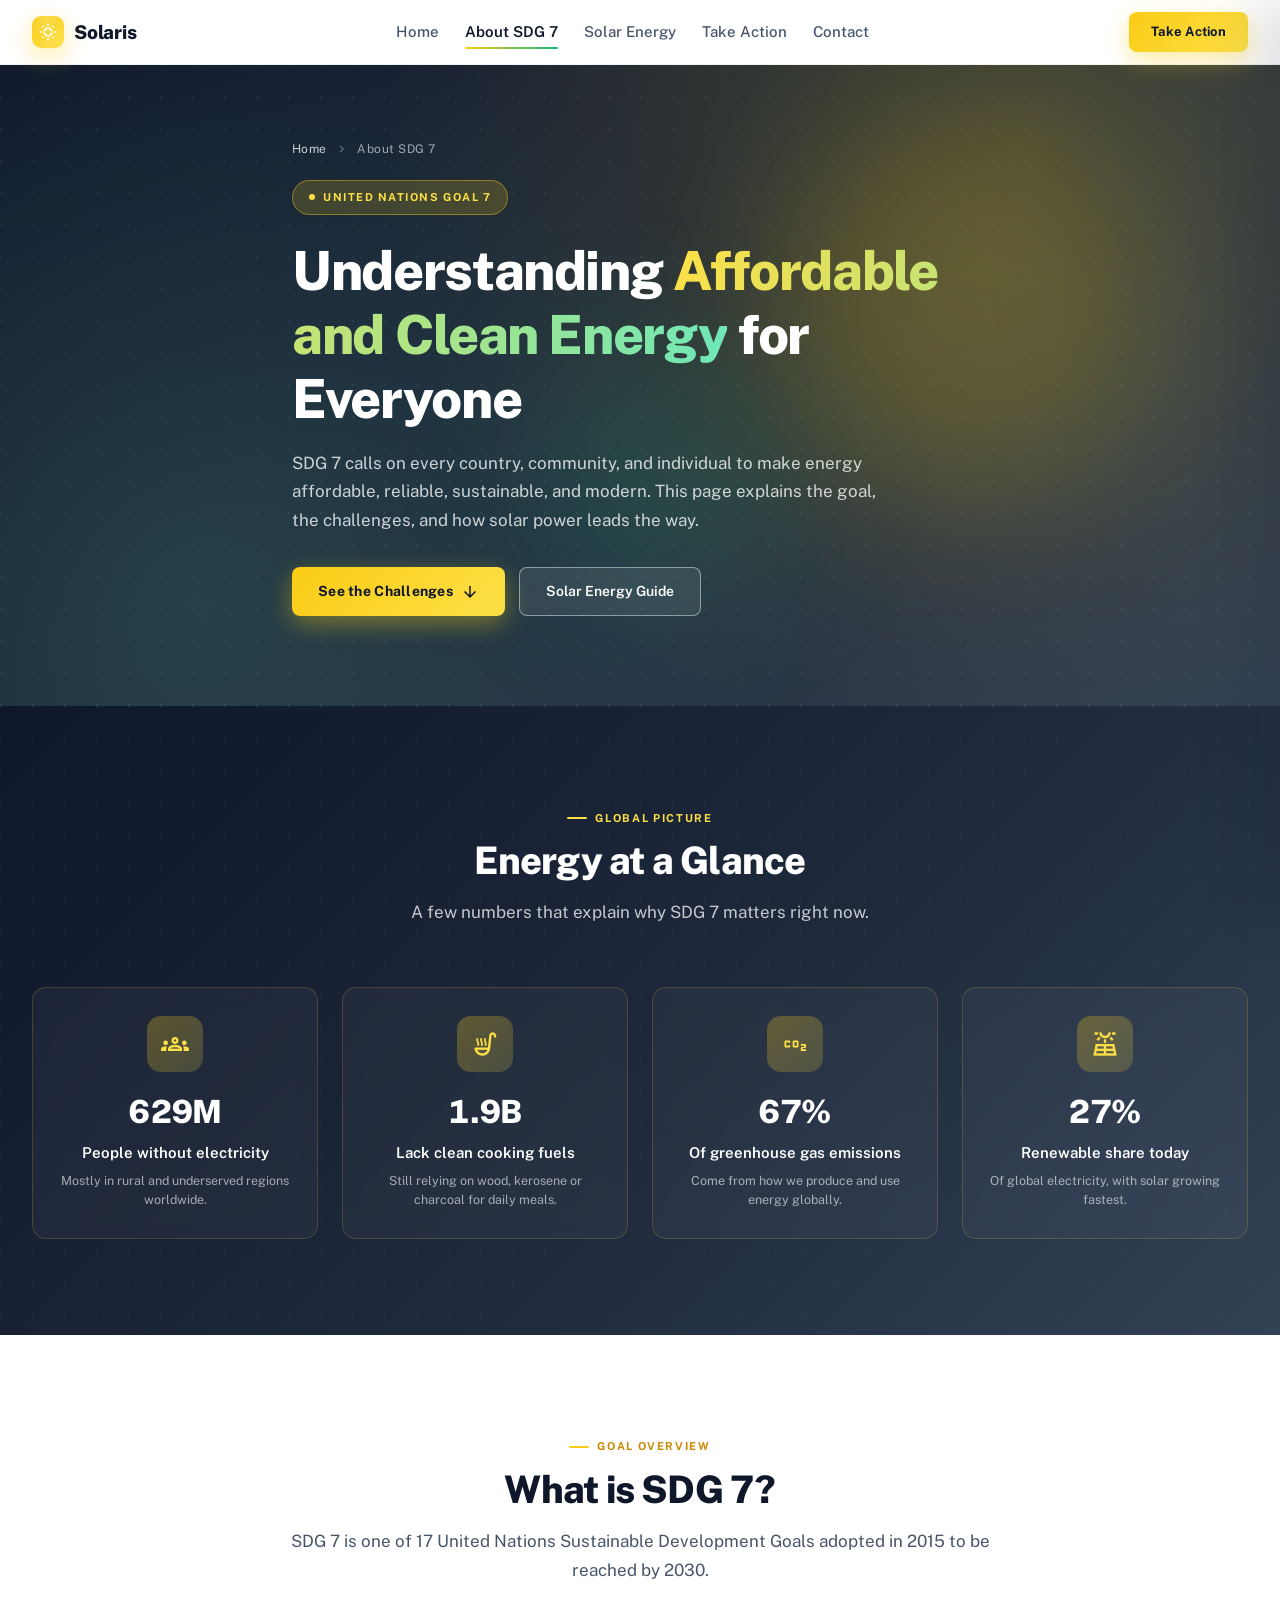
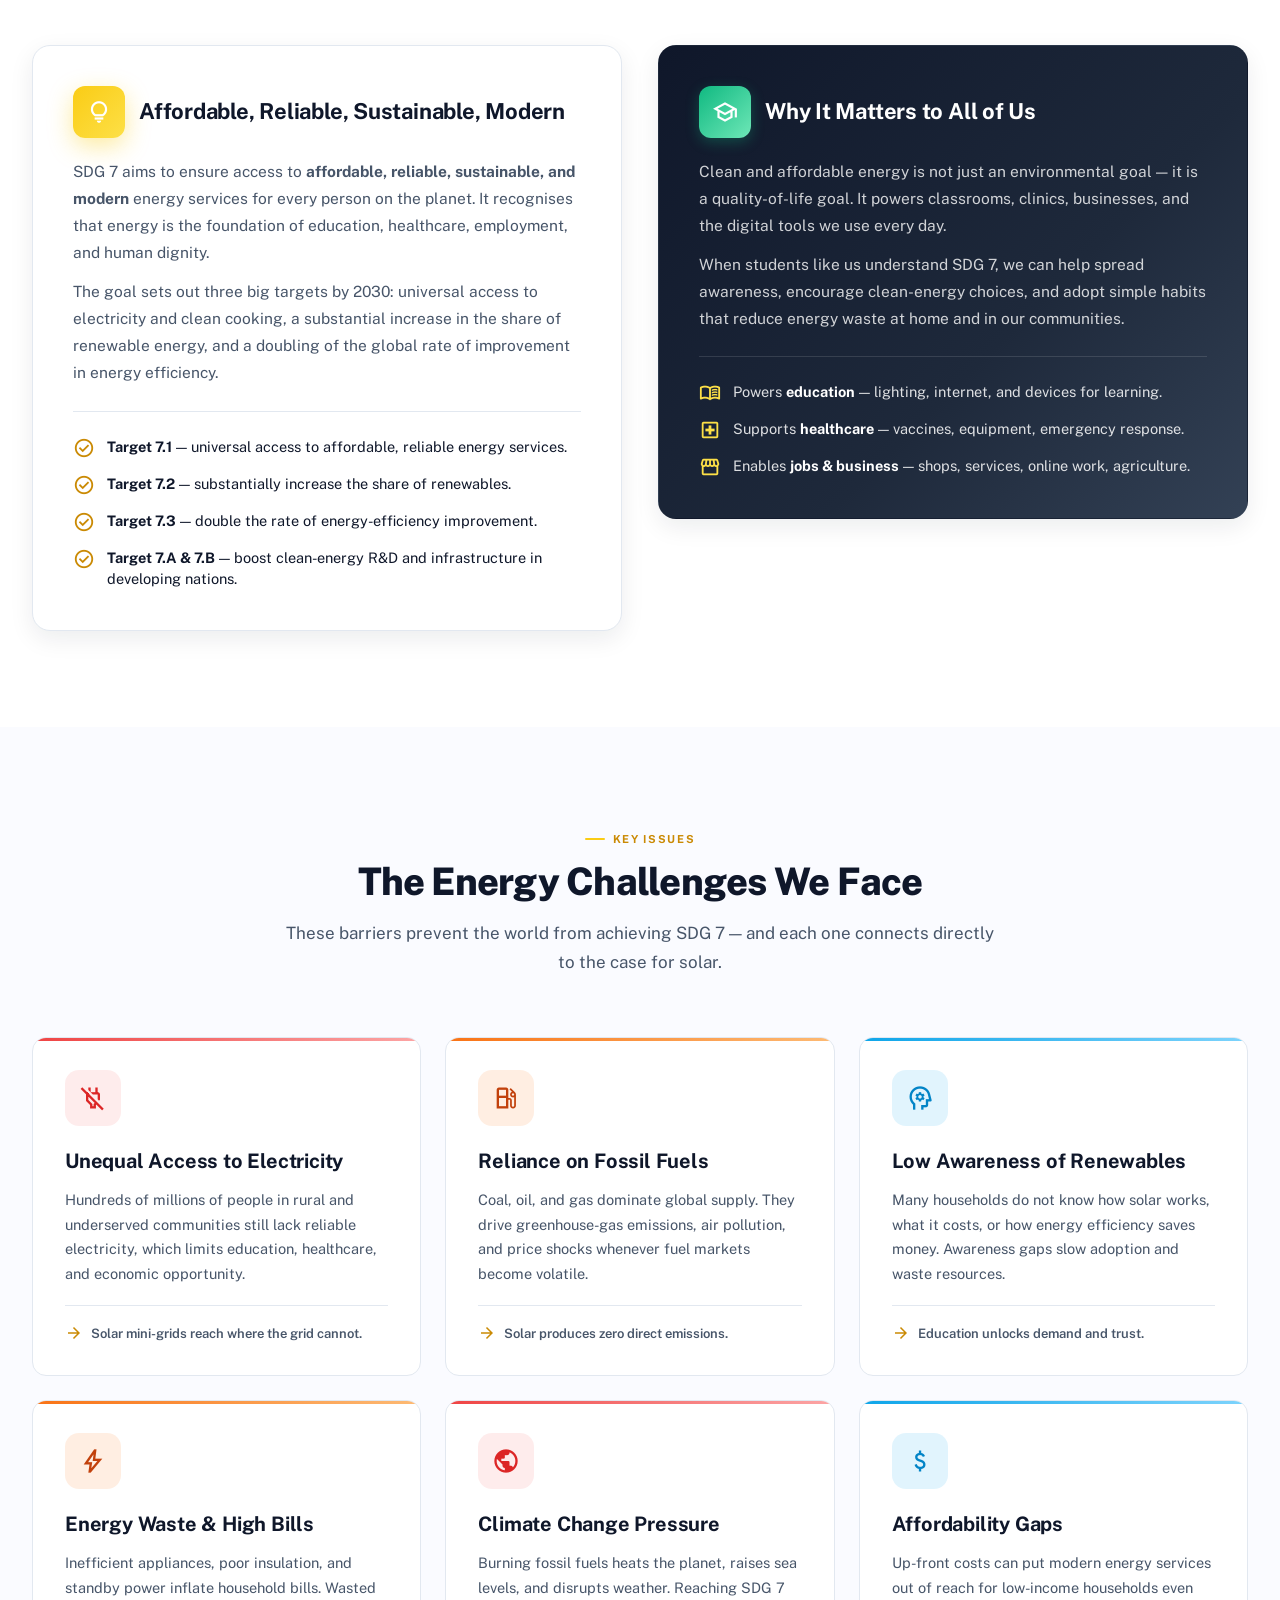
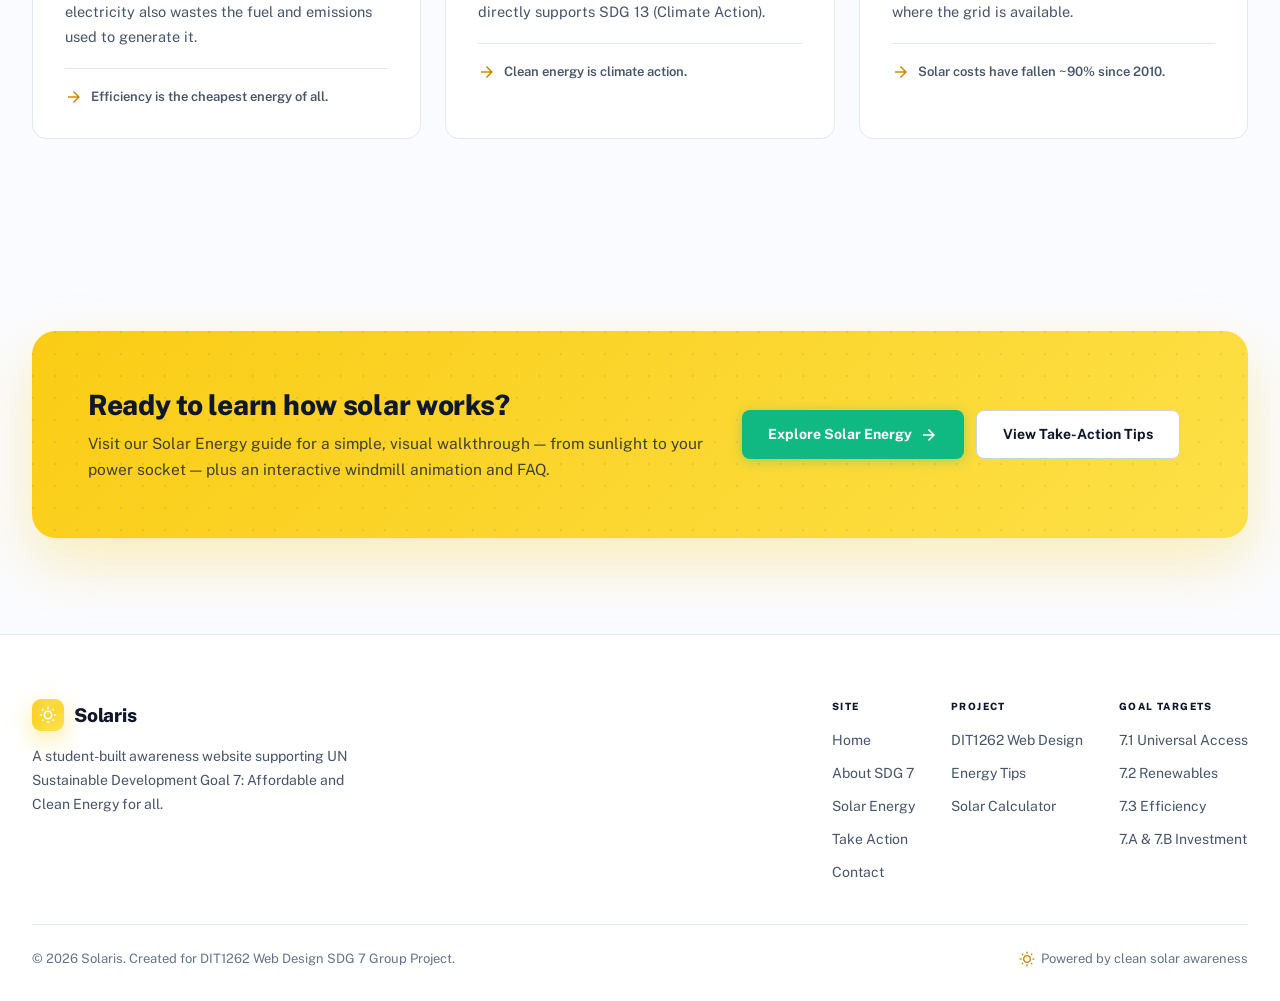
==== about.html @ 3240ebdb "first submit" ====
<!DOCTYPE html>
<html lang="en">
<head>
  <meta charset="utf-8"/>
  <meta name="viewport" content="width=device-width, initial-scale=1.0, viewport-fit=cover"/>
  <meta name="theme-color" content="#0f172a"/>
  <title>About SDG 7 | Solaris — Affordable and Clean Energy</title>
  <meta name="description" content="Learn what UN Sustainable Development Goal 7 is, the global energy challenges we face, and how solar energy provides a practical solution."/>

  <link rel="preconnect" href="https://fonts.googleapis.com"/>
  <link rel="preconnect" href="https://fonts.gstatic.com" crossorigin/>
  <link href="https://fonts.googleapis.com/css2?family=Public+Sans:wght@300;400;500;600;700;800&display=swap" rel="stylesheet"/>
  <link href="https://fonts.googleapis.com/css2?family=Material+Symbols+Outlined:wght,FILL@100..700,0..1&display=swap" rel="stylesheet"/>
  <link rel="stylesheet" href="css/style.css"/>
</head>
<body>

  <!-- ===== NAVIGATION ===== -->
  <header class="navbar" id="navbar" role="banner">
    <div class="container nav-inner">
      <a href="rg_home_with_year_selector.html" class="logo" aria-label="Solaris home">
        <span class="logo-mark"><span class="ms" aria-hidden="true">wb_sunny</span></span>
        Solaris
      </a>
      <nav class="nav-links" aria-label="Primary navigation">
        <a href="rg_home_with_year_selector.html" class="nav-link">Home</a>
        <a href="about.html" class="nav-link active">About SDG 7</a>
        <a href="solar.html" class="nav-link">Solar Energy</a>
        <a href="solutions.html" class="nav-link">Take Action</a>
        <a href="contact.html" class="nav-link">Contact</a>
      </nav>
      <div class="nav-actions">
        <a href="solutions.html" class="btn-primary" style="font-size:13px;padding:10px 22px;">Take Action</a>
      </div>
      <button class="hamburger" id="hamburger" aria-label="Open menu" aria-expanded="false">
        <span></span><span></span><span></span>
      </button>
    </div>
  </header>

  <!-- ===== MOBILE DRAWER ===== -->
  <div class="mobile-overlay" id="mobileOverlay" aria-hidden="true"></div>
  <aside class="mobile-drawer" id="mobileDrawer" aria-label="Mobile navigation">
    <div class="drawer-head">
      <strong>Menu</strong>
      <button onclick="closeMenu()" aria-label="Close menu" style="color:#475569;"><span class="ms">close</span></button>
    </div>
    <nav class="drawer-nav" aria-label="Mobile primary">
      <a href="rg_home_with_year_selector.html" onclick="closeMenu()">Home</a>
      <a href="about.html" class="active" onclick="closeMenu()">About SDG 7</a>
      <a href="solar.html" onclick="closeMenu()">Solar Energy</a>
      <a href="solutions.html" onclick="closeMenu()">Take Action</a>
      <a href="contact.html" onclick="closeMenu()">Contact</a>
    </nav>
  </aside>

  <main id="main">

    <!-- ===== HERO ===== -->
    <section class="page-hero" aria-labelledby="hero-title">
      <span class="hero-orb hero-orb-a drifting" aria-hidden="true"></span>
      <span class="hero-orb hero-orb-b drifting" aria-hidden="true" style="animation-delay:-4s;"></span>
      <div class="container hero-inner">
        <p class="crumbs" aria-label="Breadcrumb">
          <a href="rg_home_with_year_selector.html">Home</a>
          <span class="ms" aria-hidden="true">chevron_right</span>
          <span>About SDG 7</span>
        </p>
        <p class="hero-badge"><span class="dot" aria-hidden="true"></span> United Nations Goal 7</p>
        <h1 id="hero-title">
          Understanding <span class="accent">Affordable and Clean Energy</span> for Everyone
        </h1>
        <p class="lead">
          SDG 7 calls on every country, community, and individual to make energy
          affordable, reliable, sustainable, and modern. This page explains the goal,
          the challenges, and how solar power leads the way.
        </p>
        <div class="hero-actions">
          <a href="#challenges" class="btn-primary">
            See the Challenges
            <span class="ms" aria-hidden="true" style="font-size:18px;">arrow_downward</span>
          </a>
          <a href="solar.html" class="btn-ghost">Solar Energy Guide</a>
        </div>
      </div>
    </section>

    <!-- ===== KEY FACTS STRIP ===== -->
    <section class="section section--dark" aria-labelledby="facts-title">
      <div class="container">
        <div class="center-head reveal">
          <p class="sec-label center">Global Picture</p>
          <h2 class="section-title" id="facts-title">Energy at a Glance</h2>
          <p class="section-body">A few numbers that explain why SDG 7 matters right now.</p>
        </div>
        <div class="stats-grid">
          <article class="stat-card reveal d1">
            <div class="stat-icon"><span class="ms" aria-hidden="true">groups</span></div>
            <span class="stat-value" data-target="685" data-suffix="M">0</span>
            <h3>People without electricity</h3>
            <p>Mostly in rural and underserved regions worldwide.</p>
          </article>
          <article class="stat-card reveal d2">
            <div class="stat-icon"><span class="ms" aria-hidden="true">soup_kitchen</span></div>
            <span class="stat-value" data-target="2.1" data-suffix="B" data-decimals="1">0</span>
            <h3>Lack clean cooking fuels</h3>
            <p>Still relying on wood, kerosene or charcoal for daily meals.</p>
          </article>
          <article class="stat-card reveal d3">
            <div class="stat-icon"><span class="ms" aria-hidden="true">co2</span></div>
            <span class="stat-value" data-target="73" data-suffix="%">0</span>
            <h3>Of greenhouse gas emissions</h3>
            <p>Come from how we produce and use energy globally.</p>
          </article>
          <article class="stat-card reveal d4">
            <div class="stat-icon"><span class="ms" aria-hidden="true">solar_power</span></div>
            <span class="stat-value" data-target="30" data-suffix="%">0</span>
            <h3>Renewable share today</h3>
            <p>Of global electricity, with solar growing fastest.</p>
          </article>
        </div>
      </div>
    </section>

    <!-- ===== WHAT IS SDG 7 ===== -->
    <section class="section section--white" id="what-is" aria-labelledby="what-title">
      <div class="container">
        <div class="center-head reveal">
          <p class="sec-label center">Goal Overview</p>
          <h2 class="section-title" id="what-title">What is SDG 7?</h2>
          <p class="section-body">SDG 7 is one of 17 United Nations Sustainable Development Goals adopted in 2015 to be reached by 2030.</p>
        </div>

        <div class="about-grid">
          <article class="about-card reveal-l">
            <div class="about-icon-row">
              <div class="about-icon"><span class="ms" aria-hidden="true">lightbulb</span></div>
              <h3>Affordable, Reliable, Sustainable, Modern</h3>
            </div>
            <p>
              SDG 7 aims to ensure access to <strong>affordable, reliable, sustainable, and modern</strong>
              energy services for every person on the planet. It recognises that energy is the foundation
              of education, healthcare, employment, and human dignity.
            </p>
            <p>
              The goal sets out three big targets by 2030: universal access to electricity and clean cooking,
              a substantial increase in the share of renewable energy, and a doubling of the global rate of
              improvement in energy efficiency.
            </p>

            <div class="about-points">
              <div class="about-point">
                <span class="ms" aria-hidden="true">check_circle</span>
                <span><strong>Target 7.1</strong> &mdash; universal access to affordable, reliable energy services.</span>
              </div>
              <div class="about-point">
                <span class="ms" aria-hidden="true">check_circle</span>
                <span><strong>Target 7.2</strong> &mdash; substantially increase the share of renewables.</span>
              </div>
              <div class="about-point">
                <span class="ms" aria-hidden="true">check_circle</span>
                <span><strong>Target 7.3</strong> &mdash; double the rate of energy-efficiency improvement.</span>
              </div>
              <div class="about-point">
                <span class="ms" aria-hidden="true">check_circle</span>
                <span><strong>Target 7.A &amp; 7.B</strong> &mdash; boost clean-energy R&amp;D and infrastructure in developing nations.</span>
              </div>
            </div>
          </article>

          <article class="about-card dark reveal-r">
            <div class="about-icon-row">
              <div class="about-icon green"><span class="ms" aria-hidden="true">school</span></div>
              <h3>Why It Matters to All of Us</h3>
            </div>
            <p>
              Clean and affordable energy is not just an environmental goal &mdash; it is a quality-of-life
              goal. It powers classrooms, clinics, businesses, and the digital tools we use every day.
            </p>
            <p>
              When students like us understand SDG 7, we can help spread awareness, encourage
              clean-energy choices, and adopt simple habits that reduce energy waste at home and in
              our communities.
            </p>

            <div class="about-points">
              <div class="about-point">
                <span class="ms" aria-hidden="true">menu_book</span>
                <span>Powers <strong>education</strong> &mdash; lighting, internet, and devices for learning.</span>
              </div>
              <div class="about-point">
                <span class="ms" aria-hidden="true">local_hospital</span>
                <span>Supports <strong>healthcare</strong> &mdash; vaccines, equipment, emergency response.</span>
              </div>
              <div class="about-point">
                <span class="ms" aria-hidden="true">storefront</span>
                <span>Enables <strong>jobs &amp; business</strong> &mdash; shops, services, online work, agriculture.</span>
              </div>
            </div>
          </article>
        </div>
      </div>
    </section>

    <!-- ===== CHALLENGES ===== -->
    <section class="section section--surface" id="challenges" aria-labelledby="challenges-title">
      <div class="container">
        <div class="center-head reveal">
          <p class="sec-label center">Key Issues</p>
          <h2 class="section-title" id="challenges-title">The Energy Challenges We Face</h2>
          <p class="section-body">These barriers prevent the world from achieving SDG 7 &mdash; and each one connects directly to the case for solar.</p>
        </div>

        <div class="cards-grid">
          <article class="card t-alert reveal d1">
            <div class="card-icon"><span class="ms" aria-hidden="true">power_off</span></div>
            <h3>Unequal Access to Electricity</h3>
            <p>Hundreds of millions of people in rural and underserved communities still lack reliable electricity, which limits education, healthcare, and economic opportunity.</p>
            <div class="card-meta"><span class="ms" aria-hidden="true">arrow_forward</span> Solar mini-grids reach where the grid cannot.</div>
          </article>

          <article class="card t-warn reveal d2">
            <div class="card-icon"><span class="ms" aria-hidden="true">local_gas_station</span></div>
            <h3>Reliance on Fossil Fuels</h3>
            <p>Coal, oil, and gas dominate global supply. They drive greenhouse-gas emissions, air pollution, and price shocks whenever fuel markets become volatile.</p>
            <div class="card-meta"><span class="ms" aria-hidden="true">arrow_forward</span> Solar produces zero direct emissions.</div>
          </article>

          <article class="card t-info reveal d3">
            <div class="card-icon"><span class="ms" aria-hidden="true">psychology</span></div>
            <h3>Low Awareness of Renewables</h3>
            <p>Many households do not know how solar works, what it costs, or how energy efficiency saves money. Awareness gaps slow adoption and waste resources.</p>
            <div class="card-meta"><span class="ms" aria-hidden="true">arrow_forward</span> Education unlocks demand and trust.</div>
          </article>

          <article class="card t-warn reveal d4">
            <div class="card-icon"><span class="ms" aria-hidden="true">bolt</span></div>
            <h3>Energy Waste &amp; High Bills</h3>
            <p>Inefficient appliances, poor insulation, and standby power inflate household bills. Wasted electricity also wastes the fuel and emissions used to generate it.</p>
            <div class="card-meta"><span class="ms" aria-hidden="true">arrow_forward</span> Efficiency is the cheapest energy of all.</div>
          </article>

          <article class="card t-alert reveal d5">
            <div class="card-icon"><span class="ms" aria-hidden="true">public</span></div>
            <h3>Climate Change Pressure</h3>
            <p>Burning fossil fuels heats the planet, raises sea levels, and disrupts weather. Reaching SDG 7 directly supports SDG 13 (Climate Action).</p>
            <div class="card-meta"><span class="ms" aria-hidden="true">arrow_forward</span> Clean energy is climate action.</div>
          </article>

          <article class="card t-info reveal d6">
            <div class="card-icon"><span class="ms" aria-hidden="true">attach_money</span></div>
            <h3>Affordability Gaps</h3>
            <p>Up-front costs can put modern energy services out of reach for low-income households even where the grid is available.</p>
            <div class="card-meta"><span class="ms" aria-hidden="true">arrow_forward</span> Solar costs have fallen ~90% since 2010.</div>
          </article>
        </div>
      </div>
    </section>

    <!-- ===== CTA ===== -->
    <section class="section section--surface" aria-labelledby="cta-title">
      <div class="container">
        <div class="cta-banner reveal">
          <div class="cta-banner-text">
            <h2 id="cta-title">Ready to learn how solar works?</h2>
            <p>Visit our Solar Energy guide for a simple, visual walkthrough &mdash; from sunlight to your power socket &mdash; plus an interactive windmill animation and FAQ.</p>
          </div>
          <div class="cta-banner-actions">
            <a href="solar.html" class="btn-secondary">
              Explore Solar Energy
              <span class="ms" aria-hidden="true" style="font-size:18px;">arrow_forward</span>
            </a>
            <a href="solutions.html" class="btn-outline">View Take-Action Tips</a>
          </div>
        </div>
      </div>
    </section>

  </main>

  <!-- ===== FOOTER ===== -->
  <footer class="footer" role="contentinfo">
    <div class="container">
      <div class="foot-grid">
        <div class="foot-brand">
          <a href="rg_home_with_year_selector.html" class="logo">
            <span class="logo-mark"><span class="ms" aria-hidden="true">wb_sunny</span></span>
            Solaris
          </a>
          <p>A student-built awareness website supporting UN Sustainable Development Goal 7: Affordable and Clean Energy for all.</p>
        </div>
        <div class="foot-cols">
          <div class="foot-col">
            <h4>Site</h4>
            <ul>
              <li><a href="rg_home_with_year_selector.html">Home</a></li>
              <li><a href="about.html">About SDG 7</a></li>
              <li><a href="solar.html">Solar Energy</a></li>
              <li><a href="solutions.html">Take Action</a></li>
              <li><a href="contact.html">Contact</a></li>
            </ul>
          </div>
          <div class="foot-col">
            <h4>Project</h4>
            <ul>
              <li><a href="about.html">DIT1262 Web Design</a></li>
              <li><a href="solutions.html">Energy Tips</a></li>
              <li><a href="solutions.html#calc">Solar Calculator</a></li>
            </ul>
          </div>
          <div class="foot-col">
            <h4>Goal Targets</h4>
            <ul>
              <li><a href="#what-is">7.1 Universal Access</a></li>
              <li><a href="#what-is">7.2 Renewables</a></li>
              <li><a href="#what-is">7.3 Efficiency</a></li>
              <li><a href="#what-is">7.A &amp; 7.B Investment</a></li>
            </ul>
          </div>
        </div>
      </div>
      <div class="foot-bottom">
        <p>&copy; 2026 Solaris. Created for DIT1262 Web Design SDG 7 Group Project.</p>
        <div class="meta">
          <span class="ms" aria-hidden="true">wb_sunny</span>
          Powered by clean solar awareness
        </div>
      </div>
    </div>
  </footer>

  <script src="js/main.js"></script>
</body>
</html>
---- css/style.css ----
/* =====================================================
   SOLARIS — Shared Stylesheet
   DIT1262 Web Design Group Project
   UN Sustainable Development Goal 7
   ===================================================== */

/* ---------- DESIGN TOKENS ---------- */
:root {
  --navy-900:#0f172a;
  --navy-800:#1e293b;
  --navy-700:#334155;
  --ink-900:#0f172a;
  --ink-700:#475569;
  --ink-500:#64748b;
  --ink-300:#cbd5e1;
  --line:#e2e8f0;
  --bg:#fafbff;
  --green-700:#047857;
  --green-600:#10b981;
  --green-500:#34d399;
  --green-300:#6ee7b7;
  --solar-700:#ca8a04;
  --solar-600:#facc15;
  --solar-400:#fde047;
  --solar-200:#fef9c3;
  --blue-600:#0ea5e9;
  --blue-300:#7dd3fc;
  --warn-600:#c2410c;
  --warn-500:#f97316;
  --warn-300:#fdba74;
  --alert-600:#dc2626;
  --alert-500:#ef4444;
  --alert-300:#fca5a5;

  --shadow-sm:0 2px 8px rgba(15,23,42,.06);
  --shadow-md:0 8px 24px rgba(15,23,42,.08);
  --shadow-lg:0 20px 56px rgba(15,23,42,.12), 0 6px 20px rgba(15,23,42,.06);
  --shadow-glow:0 6px 20px rgba(16,185,129,.45);
  --shadow-solar:0 8px 24px rgba(250,204,21,.4);

  --r-sm:8px;
  --r-md:12px;
  --r-lg:18px;
  --ease:cubic-bezier(0.16,1,0.3,1);
}

/* ---------- RESET ---------- */
*, *::before, *::after { box-sizing:border-box; margin:0; padding:0; }
html {
  scroll-behavior:smooth;
  scroll-padding-top:80px;
  overflow-x:hidden;
}
body {
  font-family:'Public Sans', system-ui, -apple-system, sans-serif;
  color:var(--ink-900);
  background:var(--bg);
  line-height:1.5;
  -webkit-font-smoothing:antialiased;
  overflow-x:hidden;
  min-width:320px;
}
img { max-width:100%; display:block; }
a { text-decoration:none; color:inherit; }
button { font-family:inherit; cursor:pointer; border:none; background:none; }
ul { list-style:none; }
input, textarea, select { font-family:inherit; font-size:inherit; }
table { border-collapse:collapse; width:100%; }

.ms {
  font-family:'Material Symbols Outlined';
  font-variation-settings:'FILL' 0, 'wght' 400, 'GRAD' 0, 'opsz' 24;
  font-size:24px;
  line-height:1;
  display:inline-block;
  vertical-align:middle;
  user-select:none;
}

.container { max-width:1280px; margin:0 auto; padding:0 24px; }

/* ---------- NAVBAR ---------- */
.navbar {
  position:fixed; top:0; left:0; right:0; z-index:50;
  background:#fff;
  border-bottom:1px solid rgba(0,0,0,.05);
  transition:background .4s ease, backdrop-filter .4s ease, box-shadow .4s ease;
}
.navbar.scrolled {
  background:rgba(255,255,255,.82);
  backdrop-filter:blur(20px);
  -webkit-backdrop-filter:blur(20px);
  box-shadow:0 1px 0 rgba(0,0,0,.04), 0 8px 32px rgba(15,23,42,.07);
}
.nav-inner {
  height:64px;
  display:flex; align-items:center; justify-content:space-between;
  gap:32px;
}
.logo {
  display:flex; align-items:center; gap:10px;
  font-weight:800; font-size:19px;
  color:var(--navy-900);
  letter-spacing:-0.01em;
  flex-shrink:0;
}
.logo-mark {
  width:32px; height:32px;
  background:linear-gradient(135deg, var(--solar-600) 0%, var(--solar-400) 100%);
  border-radius:9px;
  display:flex; align-items:center; justify-content:center;
  box-shadow:var(--shadow-solar);
  position:relative;
  overflow:hidden;
}
.logo-mark::after {
  content:'';
  position:absolute; inset:-30%;
  background:conic-gradient(from 0deg, rgba(255,255,255,.4) 0deg, transparent 60deg, rgba(255,255,255,.2) 180deg, transparent 240deg, rgba(255,255,255,.4) 360deg);
  animation:logoSpin 6s linear infinite;
  opacity:.4;
}
@keyframes logoSpin { to { transform:rotate(360deg); } }
.logo-mark .ms { font-size:18px; color:#fff; position:relative; z-index:1; }

.nav-links { display:none; gap:26px; align-items:center; }
.nav-link {
  position:relative;
  font-weight:500; color:var(--ink-700);
  font-size:15px; padding:4px 0;
  transition:color .2s;
}
.nav-link::after {
  content:''; position:absolute; bottom:-2px; left:0; right:0;
  height:2px;
  background:linear-gradient(90deg, var(--solar-600), var(--green-600));
  border-radius:1px;
  transform:scaleX(0); transform-origin:left;
  transition:transform .25s var(--ease);
}
.nav-link:hover { color:var(--navy-900); }
.nav-link:hover::after,
.nav-link.active::after { transform:scaleX(1); }
.nav-link.active { color:var(--navy-900); font-weight:600; }

.nav-actions { display:none; align-items:center; gap:12px; }

.hamburger {
  display:flex; flex-direction:column; gap:5px; padding:4px;
}
.hamburger span {
  display:block; width:24px; height:2px;
  background:var(--navy-900); border-radius:1px;
  transition:transform .3s, opacity .3s;
}
.hamburger.open span:nth-child(1) { transform:translateY(7px) rotate(45deg); }
.hamburger.open span:nth-child(2) { opacity:0; }
.hamburger.open span:nth-child(3) { transform:translateY(-7px) rotate(-45deg); }

/* Mobile drawer */
.mobile-overlay {
  position:fixed; inset:0; z-index:40;
  background:rgba(0,0,0,.4);
  opacity:0; pointer-events:none;
  transition:opacity .3s;
}
.mobile-overlay.open { opacity:1; pointer-events:auto; }
.mobile-drawer {
  position:fixed; top:0; right:0; bottom:0; z-index:50;
  width:280px; background:#fff;
  display:flex; flex-direction:column;
  transform:translateX(100%);
  transition:transform .35s var(--ease);
  box-shadow:-20px 0 60px rgba(15,23,42,.15);
}
.mobile-drawer.open { transform:translateX(0); }
.drawer-head {
  height:64px; padding:0 24px;
  display:flex; align-items:center; justify-content:space-between;
  border-bottom:1px solid var(--line);
}
.drawer-head strong { font-weight:700; color:var(--navy-900); }
.drawer-nav { padding:20px; display:flex; flex-direction:column; gap:4px; }
.drawer-nav a {
  padding:12px 14px; border-radius:8px;
  font-weight:500; color:var(--ink-700); font-size:15px;
  transition:background .2s, color .2s;
}
.drawer-nav a:hover { background:var(--bg); color:var(--navy-900); }
.drawer-nav a.active { color:var(--navy-900); font-weight:600; background:#fef9c3; }

/* ---------- BUTTONS ---------- */
.btn-primary {
  display:inline-flex; align-items:center; justify-content:center; gap:8px;
  background:linear-gradient(135deg, var(--solar-600) 0%, var(--solar-400) 100%);
  color:var(--navy-900);
  font-weight:700; font-size:14px; letter-spacing:.02em;
  padding:13px 26px; border-radius:8px;
  box-shadow:var(--shadow-solar);
  transition:transform .15s, box-shadow .2s, filter .2s;
  white-space:nowrap;
}
.btn-primary:hover {
  transform:translateY(-2px);
  box-shadow:0 12px 28px rgba(250,204,21,.5);
  filter:brightness(1.05);
}
.btn-primary:active { transform:translateY(0); }

.btn-secondary {
  display:inline-flex; align-items:center; justify-content:center; gap:8px;
  background:var(--green-600); color:#fff;
  font-weight:700; font-size:14px;
  padding:13px 26px; border-radius:8px;
  box-shadow:0 2px 12px rgba(16,185,129,.35);
  transition:background .2s, transform .15s, box-shadow .2s;
  white-space:nowrap;
}
.btn-secondary:hover {
  background:#059669; transform:translateY(-2px);
  box-shadow:var(--shadow-glow);
}

.btn-ghost {
  display:inline-flex; align-items:center; gap:8px;
  background:rgba(255,255,255,.08); color:#fff;
  font-weight:600; font-size:14px;
  padding:13px 26px; border-radius:8px;
  border:1.5px solid rgba(255,255,255,.45);
  backdrop-filter:blur(4px);
  -webkit-backdrop-filter:blur(4px);
  transition:background .2s, border-color .2s, transform .15s;
}
.btn-ghost:hover {
  background:rgba(255,255,255,.15);
  border-color:rgba(255,255,255,.7);
  transform:translateY(-2px);
}

.btn-outline {
  display:inline-flex; align-items:center; justify-content:center; gap:8px;
  background:#fff; color:var(--navy-900);
  font-weight:700; font-size:14px;
  padding:13px 26px; border-radius:8px;
  border:1.5px solid var(--ink-300);
  transition:border-color .2s, color .2s, transform .15s;
}
.btn-outline:hover {
  border-color:var(--solar-600);
  color:var(--solar-700);
  transform:translateY(-2px);
}

/* ---------- SCROLL REVEAL ---------- */
.reveal, .reveal-l, .reveal-r {
  opacity:0;
  transition:opacity .75s var(--ease), transform .75s var(--ease);
}
.reveal   { transform:translateY(28px); }
.reveal-l { transform:translateX(-28px); }
.reveal-r { transform:translateX(28px); }
.reveal.vis, .reveal-l.vis, .reveal-r.vis { opacity:1; transform:none; }
.d1 { transition-delay:70ms; }
.d2 { transition-delay:140ms; }
.d3 { transition-delay:210ms; }
.d4 { transition-delay:280ms; }
.d5 { transition-delay:350ms; }
.d6 { transition-delay:420ms; }

/* ---------- HERO (page-level) ---------- */
.page-hero {
  position:relative;
  min-height:62vh;
  display:flex; align-items:center;
  overflow:hidden;
  padding:140px 0 90px;
  background:linear-gradient(135deg, var(--navy-900) 0%, var(--navy-800) 55%, var(--navy-700) 100%);
}
.page-hero::before {
  content:''; position:absolute; inset:0;
  background-image:radial-gradient(circle at 1px 1px, rgba(255,255,255,.06) 1px, transparent 0);
  background-size:32px 32px; pointer-events:none;
}
.page-hero::after {
  content:''; position:absolute; inset:0;
  background:radial-gradient(circle at 80% 20%, rgba(250,204,21,.18) 0%, transparent 55%),
             radial-gradient(circle at 15% 85%, rgba(110,231,183,.14) 0%, transparent 50%);
  pointer-events:none;
}
.hero-orb {
  position:absolute; border-radius:50%; pointer-events:none;
  filter:blur(70px);
}
.hero-orb-a { width:380px; height:380px; background:rgba(250,204,21,.18); top:18%; right:10%; }
.hero-orb-b { width:260px; height:260px; background:rgba(16,185,129,.14); bottom:14%; right:38%; }

.hero-inner { max-width:760px; position:relative; z-index:2; }

@keyframes heroIn {
  from { opacity:0; transform:translateY(20px); }
  to   { opacity:1; transform:translateY(0); }
}
@keyframes glowPulse {
  0%, 100% { box-shadow:0 0 0 0 rgba(250,204,21,.45); }
  50%      { box-shadow:0 0 0 12px rgba(250,204,21,0); }
}

.hero-badge {
  display:inline-flex; align-items:center; gap:8px;
  padding:8px 16px; border-radius:100px;
  background:rgba(250,204,21,.18);
  border:1px solid rgba(250,204,21,.4);
  color:var(--solar-400); font-size:11px; font-weight:700;
  letter-spacing:.14em; text-transform:uppercase;
  margin-bottom:24px;
  animation:heroIn .6s .25s ease both, glowPulse 3s ease-in-out 1s infinite;
}
.hero-badge .dot { width:6px; height:6px; border-radius:50%; background:var(--solar-400); }

.page-hero h1 {
  font-size:48px; line-height:58px;
  letter-spacing:-.025em; font-weight:800;
  color:#fff; margin-bottom:18px;
  animation:heroIn .7s .45s ease both;
}
.page-hero h1 .accent {
  background:linear-gradient(95deg, var(--solar-400) 0%, var(--green-300) 100%);
  -webkit-background-clip:text; -webkit-text-fill-color:transparent;
  background-clip:text;
}
.page-hero .lead {
  color:rgba(255,255,255,.78);
  font-size:17px; line-height:1.7;
  margin-bottom:32px; max-width:600px;
  animation:heroIn .7s .65s ease both;
}
.hero-actions {
  display:flex; flex-wrap:wrap; gap:14px;
  animation:heroIn .7s .85s ease both;
}

.crumbs {
  display:flex; align-items:center; gap:8px;
  font-size:12px; color:rgba(255,255,255,.6);
  margin-bottom:22px; letter-spacing:.04em;
  animation:heroIn .6s .15s ease both;
}
.crumbs a { color:rgba(255,255,255,.78); transition:color .2s; }
.crumbs a:hover { color:var(--solar-400); }
.crumbs .ms { font-size:14px; opacity:.6; }

/* ---------- SECTION PRIMITIVES ---------- */
.section { padding:96px 0; }
.section--white { background:#fff; }
.section--surface { background:var(--bg); }
.section--soft {
  background:linear-gradient(145deg, #eef5ff 0%, #fef9c3 100%);
}
.section--dark {
  background:linear-gradient(135deg, var(--navy-900) 0%, var(--navy-800) 55%, var(--navy-700) 100%);
  color:#fff; position:relative; overflow:hidden;
}
.section--dark::before {
  content:''; position:absolute; inset:0;
  background-image:radial-gradient(circle at 1px 1px, rgba(255,255,255,.06) 1px, transparent 0);
  background-size:32px 32px; pointer-events:none;
}
.section--dark > .container { position:relative; z-index:1; }

.sec-label {
  display:inline-flex; align-items:center; gap:8px;
  font-size:11px; font-weight:700; letter-spacing:.15em;
  text-transform:uppercase; color:var(--solar-700);
  margin-bottom:12px;
}
.sec-label::before {
  content:''; width:20px; height:2px;
  background:var(--solar-600); border-radius:1px;
  flex-shrink:0;
}
.sec-label.center { justify-content:center; }
.section--dark .sec-label { color:var(--solar-400); }
.section--dark .sec-label::before { background:var(--solar-400); }

.section-title {
  font-size:38px; line-height:46px; font-weight:800;
  color:var(--navy-900); letter-spacing:-.02em;
}
.section--dark .section-title { color:#fff; }
.section-body {
  color:var(--ink-700);
  font-size:17px; line-height:1.7;
  margin-top:14px;
}
.section--dark .section-body { color:rgba(255,255,255,.75); }

.center-head { text-align:center; max-width:720px; margin:0 auto 60px; }

/* ---------- CARDS (generic) ---------- */
.cards-grid {
  display:grid; grid-template-columns:1fr; gap:24px;
}
.card {
  background:#fff; border:1px solid var(--line);
  border-radius:14px;
  padding:32px;
  transition:transform .35s var(--ease), box-shadow .35s var(--ease), border-color .3s ease;
  position:relative; overflow:hidden;
}
.card:hover {
  transform:translateY(-5px);
  box-shadow:var(--shadow-lg);
  border-color:var(--ink-300);
}
.card::before {
  content:''; position:absolute; top:0; left:0; right:0; height:3px;
  background:linear-gradient(90deg, var(--bar-from, var(--solar-600)), var(--bar-to, var(--solar-400)));
}
.card.t-warn  { --bar-from:var(--warn-500); --bar-to:var(--warn-300); }
.card.t-alert { --bar-from:var(--alert-500); --bar-to:var(--alert-300); }
.card.t-info  { --bar-from:var(--blue-600); --bar-to:var(--blue-300); }
.card.t-green { --bar-from:var(--green-600); --bar-to:var(--green-300); }
.card.t-solar { --bar-from:var(--solar-600); --bar-to:var(--solar-400); }

.card-icon {
  width:56px; height:56px;
  border-radius:14px;
  display:flex; align-items:center; justify-content:center;
  margin-bottom:20px;
}
.card.t-solar .card-icon { background:rgba(250,204,21,.15); }
.card.t-solar .card-icon .ms { color:var(--solar-700); font-size:28px; }
.card.t-warn  .card-icon { background:rgba(249,115,22,.12); }
.card.t-warn  .card-icon .ms { color:var(--warn-600); font-size:28px; }
.card.t-alert .card-icon { background:rgba(239,68,68,.10); }
.card.t-alert .card-icon .ms { color:var(--alert-600); font-size:28px; }
.card.t-info  .card-icon { background:rgba(14,165,233,.12); }
.card.t-info  .card-icon .ms { color:#0284c7; font-size:28px; }
.card.t-green .card-icon { background:rgba(16,185,129,.12); }
.card.t-green .card-icon .ms { color:var(--green-700); font-size:28px; }

.card h3 {
  font-size:20px; font-weight:700;
  color:var(--navy-900);
  margin-bottom:12px;
  letter-spacing:-.01em;
}
.card p {
  color:var(--ink-700);
  font-size:14.5px; line-height:1.7;
}
.card-meta {
  margin-top:18px; padding-top:18px;
  border-top:1px solid var(--line);
  display:flex; align-items:center; gap:8px;
  font-size:13px; font-weight:600; color:var(--ink-700);
}
.card-meta .ms { font-size:18px; color:var(--solar-700); }

/* About-style highlight card */
.about-card {
  background:#fff; border:1px solid var(--line); border-radius:18px;
  padding:40px;
  box-shadow:var(--shadow-md);
}
.about-card.dark {
  background:linear-gradient(135deg, var(--navy-900) 0%, var(--navy-800) 60%, var(--navy-700) 100%);
  color:#fff; border-color:transparent;
}
.about-icon-row {
  display:flex; align-items:center; gap:14px;
  margin-bottom:20px;
}
.about-icon {
  width:52px; height:52px; flex-shrink:0;
  background:linear-gradient(135deg, var(--solar-600) 0%, var(--solar-400) 100%);
  border-radius:12px;
  display:flex; align-items:center; justify-content:center;
  box-shadow:var(--shadow-solar);
}
.about-icon.green {
  background:linear-gradient(135deg, var(--green-600) 0%, var(--green-300) 100%);
  box-shadow:0 4px 14px rgba(16,185,129,.3);
}
.about-icon .ms { color:#fff; font-size:26px; }
.about-card h3 {
  font-size:22px; font-weight:700;
  color:var(--navy-900); letter-spacing:-.01em;
}
.about-card.dark h3 { color:#fff; }
.about-card p {
  color:var(--ink-700);
  font-size:15.5px; line-height:1.75;
  margin-top:6px;
}
.about-card.dark p { color:rgba(255,255,255,.8); }
.about-card p + p { margin-top:12px; }
.about-points {
  margin-top:24px; padding-top:24px;
  border-top:1px solid var(--line);
  display:grid; gap:14px;
}
.about-card.dark .about-points { border-top-color:rgba(255,255,255,.12); }
.about-point {
  display:flex; gap:12px; align-items:flex-start;
  font-size:14.5px; color:var(--ink-900);
}
.about-card.dark .about-point { color:rgba(255,255,255,.85); }
.about-point .ms {
  color:var(--solar-700); font-size:22px;
  flex-shrink:0; margin-top:1px;
}
.about-card.dark .about-point .ms { color:var(--solar-400); }
.about-point strong { color:var(--navy-900); }
.about-card.dark .about-point strong { color:#fff; }

/* ---------- STATS GRID ---------- */
.stats-grid {
  display:grid; grid-template-columns:repeat(2, 1fr); gap:24px;
}
.stat-card {
  background:rgba(255,255,255,.04);
  border:1px solid rgba(250,204,21,.18);
  border-radius:14px;
  padding:28px 24px;
  text-align:center;
  transition:transform .3s var(--ease), background .3s, border-color .3s;
  backdrop-filter:blur(8px);
}
.stat-card:hover {
  transform:translateY(-5px);
  background:rgba(255,255,255,.07);
  border-color:rgba(250,204,21,.35);
}
.stat-icon {
  width:56px; height:56px;
  border-radius:14px;
  background:linear-gradient(135deg, rgba(250,204,21,.28) 0%, rgba(253,224,71,.18) 100%);
  display:flex; align-items:center; justify-content:center;
  margin:0 auto 16px;
}
.stat-icon .ms { font-size:28px; color:var(--solar-400); }
.stat-card .stat-value {
  display:block;
  color:#fff; font-size:32px; font-weight:800;
  letter-spacing:-.02em; margin-bottom:6px;
  font-variant-numeric:tabular-nums;
}
.stat-card h3 {
  color:#fff; font-size:15px; font-weight:600;
  margin-bottom:6px;
}
.stat-card p {
  color:rgba(255,255,255,.6);
  font-size:12.5px; line-height:1.55;
}

/* Light-bg stat card */
.stat-tile {
  background:#fff;
  border:1px solid var(--line);
  border-radius:14px; padding:24px;
  display:flex; gap:16px; align-items:flex-start;
  transition:transform .3s var(--ease), box-shadow .3s, border-color .3s;
}
.stat-tile:hover {
  transform:translateY(-4px);
  box-shadow:var(--shadow-md);
  border-color:var(--solar-400);
}
.stat-tile-icon {
  width:48px; height:48px; flex-shrink:0;
  border-radius:12px;
  background:linear-gradient(135deg, var(--solar-600) 0%, var(--solar-400) 100%);
  display:flex; align-items:center; justify-content:center;
  box-shadow:var(--shadow-solar);
}
.stat-tile-icon .ms { color:#fff; font-size:24px; }
.stat-tile .num {
  font-size:24px; font-weight:800;
  color:var(--navy-900); letter-spacing:-.01em;
  line-height:1;
}
.stat-tile h4 {
  margin-top:6px;
  font-size:14px; font-weight:700; color:var(--navy-900);
}
.stat-tile p {
  margin-top:4px;
  font-size:13px; color:var(--ink-700); line-height:1.55;
}

/* ---------- COMPARISON TABLE ---------- */
.compare-wrap {
  background:#fff; border-radius:14px;
  border:1px solid var(--line);
  overflow:hidden;
  box-shadow:var(--shadow-sm);
}
.compare {
  width:100%; min-width:560px;
  border-collapse:collapse;
}
.compare thead th {
  background:var(--navy-900);
  color:#fff;
  text-align:left;
  padding:18px 22px;
  font-size:13px; font-weight:700;
  letter-spacing:.06em; text-transform:uppercase;
}
.compare thead th.solar { background:linear-gradient(135deg, var(--solar-600), var(--solar-400)); color:var(--navy-900); }
.compare thead th.fossil { background:linear-gradient(135deg, #4b3621, #6b4f30); }
.compare tbody td {
  padding:16px 22px;
  font-size:14.5px;
  color:var(--ink-900);
  border-top:1px solid var(--line);
  vertical-align:top;
}
.compare tbody tr:hover td { background:#fffbeb; }
.compare tbody td:first-child {
  font-weight:700; color:var(--navy-900);
  background:var(--bg);
}
.compare-scroll { overflow-x:auto; }
.compare .ms { font-size:18px; vertical-align:middle; margin-right:6px; }
.compare .yes .ms { color:var(--green-600); }
.compare .no .ms { color:var(--alert-500); }

/* ---------- TIMELINE ---------- */
.timeline {
  position:relative;
  display:grid; gap:32px;
  padding-left:24px;
}
.timeline::before {
  content:''; position:absolute; top:8px; bottom:8px; left:8px;
  width:2px;
  background:linear-gradient(180deg, var(--solar-600), var(--green-600));
  border-radius:2px;
}
.t-item { position:relative; padding-left:26px; }
.t-item::before {
  content:''; position:absolute; top:6px; left:-12px;
  width:18px; height:18px; border-radius:50%;
  background:#fff; border:3px solid var(--solar-600);
  box-shadow:0 0 0 4px #fff;
}
.t-item h3 {
  font-size:18px; font-weight:700;
  color:var(--navy-900); margin-bottom:6px;
}
.t-item p { color:var(--ink-700); font-size:14.5px; line-height:1.7; }
.t-item .step {
  display:inline-block;
  font-size:11px; font-weight:800; letter-spacing:.14em;
  text-transform:uppercase; color:var(--solar-700);
  margin-bottom:6px;
}

/* ---------- FAQ ACCORDION ---------- */
.faq-list { display:grid; gap:12px; }
.faq {
  background:#fff; border:1px solid var(--line);
  border-radius:12px; overflow:hidden;
  transition:border-color .25s, box-shadow .25s;
}
.faq[open] { border-color:var(--solar-400); box-shadow:var(--shadow-sm); }
.faq summary {
  list-style:none;
  padding:18px 22px;
  display:flex; align-items:center; justify-content:space-between; gap:16px;
  cursor:pointer; user-select:none;
  font-weight:700; color:var(--navy-900); font-size:15.5px;
}
.faq summary::-webkit-details-marker { display:none; }
.faq summary::after {
  content:'expand_more';
  font-family:'Material Symbols Outlined';
  font-size:24px; color:var(--solar-700);
  transition:transform .3s var(--ease);
  flex-shrink:0;
}
.faq[open] summary::after { transform:rotate(180deg); }
.faq-body {
  padding:0 22px 20px;
  color:var(--ink-700);
  font-size:14.5px; line-height:1.75;
}

/* ---------- WINDMILL (animated) ---------- */
.windmill-stage {
  position:relative;
  width:100%;
  min-height:380px;
  display:flex; align-items:flex-end; justify-content:center;
  padding:30px 20px 10px;
  border-radius:18px;
  background:linear-gradient(180deg, #b8e0ff 0%, #e6f5ff 50%, #d0eed1 100%);
  border:1px solid var(--line);
  overflow:hidden;
  cursor:pointer;
  user-select:none;
}
.windmill-stage::before {
  content:''; position:absolute; inset:0;
  background:radial-gradient(circle at 70% 30%, rgba(253,224,71,.55) 0%, transparent 35%);
  pointer-events:none;
}
.windmill-sun {
  position:absolute; top:36px; right:46px;
  width:56px; height:56px; border-radius:50%;
  background:radial-gradient(circle, var(--solar-400) 0%, var(--solar-600) 70%, transparent 100%);
  box-shadow:0 0 50px rgba(250,204,21,.7);
  animation:sunPulse 4s ease-in-out infinite;
}
@keyframes sunPulse {
  0%, 100% { transform:scale(1);   filter:brightness(1); }
  50%      { transform:scale(1.08); filter:brightness(1.15); }
}
.windmill-cloud {
  position:absolute;
  background:#fff; border-radius:100px;
  opacity:.85;
  box-shadow:0 4px 20px rgba(15,23,42,.06);
  animation:cloudDrift 22s linear infinite;
}
.windmill-cloud::before, .windmill-cloud::after {
  content:''; position:absolute;
  background:#fff; border-radius:50%;
}
.windmill-cloud.c1 { width:80px; height:18px; top:80px; left:10%; }
.windmill-cloud.c1::before { width:30px; height:30px; top:-12px; left:14px; }
.windmill-cloud.c1::after  { width:22px; height:22px; top:-8px; left:46px; }
.windmill-cloud.c2 { width:60px; height:14px; top:130px; left:60%; animation-duration:30s; animation-direction:reverse; }
.windmill-cloud.c2::before { width:24px; height:24px; top:-10px; left:10px; }
.windmill-cloud.c2::after  { width:18px; height:18px; top:-6px; left:36px; }
@keyframes cloudDrift {
  from { transform:translateX(-30px); }
  to   { transform:translateX(420px); }
}

.windmill {
  position:relative;
  width:240px; height:340px;
  z-index:2;
}
.windmill-pole {
  position:absolute;
  bottom:0; left:50%;
  transform:translateX(-50%);
  width:14px; height:240px;
  background:linear-gradient(180deg, #f5f5f5 0%, #d6d6d6 100%);
  border-radius:7px 7px 4px 4px;
  box-shadow:inset -2px 0 0 rgba(0,0,0,.08), 2px 4px 14px rgba(15,23,42,.18);
}
.windmill-base {
  position:absolute; bottom:-2px; left:50%;
  transform:translateX(-50%);
  width:80px; height:14px;
  background:linear-gradient(180deg, #4a6b3a 0%, #2e4423 100%);
  border-radius:50%;
  filter:blur(.5px);
  z-index:1;
}
.windmill-hub {
  position:absolute;
  top:30px; left:50%;
  width:240px; height:240px;
  transform-origin:center center;
  animation:bladeSpin 8s linear infinite;
}
.windmill-stage:hover .windmill-hub,
.windmill-stage.spinning .windmill-hub {
  animation:bladeSpin 1.2s linear infinite;
}
@keyframes bladeSpin {
  from { transform:translateX(-50%) rotate(0deg); }
  to   { transform:translateX(-50%) rotate(360deg); }
}
.windmill-blade {
  position:absolute;
  top:50%; left:50%;
  width:14px; height:108px;
  background:linear-gradient(180deg, #fff 0%, #e8eef4 60%, #d0d6dd 100%);
  border-radius:7px 7px 50% 50% / 7px 7px 16px 16px;
  transform-origin:center bottom;
  box-shadow:0 2px 6px rgba(15,23,42,.16);
}
.windmill-blade.b1 { transform:translate(-50%, -100%) rotate(0deg); }
.windmill-blade.b2 { transform:translate(-50%, -100%) rotate(120deg); }
.windmill-blade.b3 { transform:translate(-50%, -100%) rotate(240deg); }
.windmill-cap {
  position:absolute; top:50%; left:50%;
  width:24px; height:24px;
  background:radial-gradient(circle at 35% 35%, var(--solar-400), var(--solar-700));
  border-radius:50%;
  transform:translate(-50%, -50%);
  box-shadow:0 0 10px rgba(250,204,21,.5);
  z-index:3;
}
.windmill-hint {
  position:absolute; bottom:14px; left:50%;
  transform:translateX(-50%);
  font-size:11px; font-weight:700;
  letter-spacing:.14em; text-transform:uppercase;
  color:var(--navy-800);
  background:rgba(255,255,255,.85);
  padding:6px 14px; border-radius:100px;
  display:flex; align-items:center; gap:6px;
  box-shadow:var(--shadow-sm);
  z-index:5;
  pointer-events:none;
}
.windmill-hint .ms { font-size:14px; color:var(--solar-700); }

/* ---------- SOLAR CALCULATOR ---------- */
.calc-wrap {
  background:#fff; border:1px solid var(--line);
  border-radius:18px; padding:32px;
  box-shadow:var(--shadow-md);
  display:grid; gap:24px;
  grid-template-columns:1fr;
}
.calc-form { display:grid; gap:18px; }
.calc-field { display:grid; gap:8px; }
.calc-field label {
  font-size:11px; font-weight:800;
  color:var(--navy-900); text-transform:uppercase;
  letter-spacing:.12em;
  display:flex; justify-content:space-between; align-items:center;
}
.calc-field label .val {
  font-size:13px; color:var(--solar-700);
  font-weight:700;
}
.calc-field input[type="range"] {
  -webkit-appearance:none; appearance:none;
  width:100%; height:6px;
  background:linear-gradient(90deg, var(--solar-600) var(--p, 50%), var(--ink-300) var(--p, 50%));
  border-radius:3px; outline:none;
}
.calc-field input[type="range"]::-webkit-slider-thumb {
  -webkit-appearance:none;
  width:22px; height:22px; border-radius:50%;
  background:#fff; border:3px solid var(--solar-600);
  box-shadow:var(--shadow-sm);
  cursor:pointer;
  transition:transform .15s;
}
.calc-field input[type="range"]::-webkit-slider-thumb:hover { transform:scale(1.15); }
.calc-field input[type="range"]::-moz-range-thumb {
  width:22px; height:22px; border-radius:50%;
  background:#fff; border:3px solid var(--solar-600);
  cursor:pointer;
}
.calc-field select {
  padding:12px 16px;
  border:1.5px solid var(--ink-300); border-radius:8px;
  background:#fff; color:var(--ink-900);
  font-size:15px; outline:none;
  transition:border-color .2s, box-shadow .2s;
}
.calc-field select:focus {
  border-color:var(--solar-600);
  box-shadow:0 0 0 3px rgba(250,204,21,.15);
}
.calc-results {
  display:grid; gap:14px;
  background:linear-gradient(135deg, var(--navy-900) 0%, var(--navy-800) 100%);
  color:#fff;
  border-radius:14px;
  padding:24px;
  position:relative; overflow:hidden;
}
.calc-results::before {
  content:''; position:absolute; inset:0;
  background:radial-gradient(circle at 80% 20%, rgba(250,204,21,.18), transparent 50%);
}
.calc-out {
  position:relative; z-index:1;
  display:flex; justify-content:space-between; align-items:baseline;
  padding:10px 0;
  border-bottom:1px dashed rgba(255,255,255,.1);
}
.calc-out:last-child { border-bottom:0; }
.calc-out .lbl {
  color:rgba(255,255,255,.7);
  font-size:13px;
}
.calc-out .num {
  color:var(--solar-400);
  font-size:22px; font-weight:800;
  font-variant-numeric:tabular-nums;
  letter-spacing:-.01em;
}
.calc-out .num small { font-size:13px; font-weight:600; color:rgba(253,224,71,.8); margin-left:4px; }
.calc-note {
  position:relative; z-index:1;
  font-size:11.5px; color:rgba(255,255,255,.55);
  margin-top:6px;
}

/* ---------- TIPS / CHECKLIST ---------- */
.tips-grid {
  display:grid; grid-template-columns:1fr; gap:16px;
}
.tip-card {
  background:#fff; border:1px solid var(--line);
  border-radius:12px; padding:22px 24px;
  display:flex; align-items:flex-start; gap:16px;
  transition:transform .25s, border-color .25s, box-shadow .25s;
}
.tip-card:hover {
  transform:translateY(-3px);
  border-color:var(--solar-400);
  box-shadow:0 12px 32px rgba(250,204,21,.15);
}
.tip-num {
  flex-shrink:0;
  width:40px; height:40px;
  background:linear-gradient(135deg, var(--solar-600) 0%, var(--solar-400) 100%);
  border-radius:10px;
  display:flex; align-items:center; justify-content:center;
  color:var(--navy-900); font-weight:800; font-size:14px;
  box-shadow:var(--shadow-solar);
}
.tip-card h3 {
  font-size:15.5px; font-weight:700;
  color:var(--navy-900); margin-bottom:4px;
}
.tip-card p {
  color:var(--ink-700); font-size:14px; line-height:1.65;
}

/* ---------- CONTACT ---------- */
.contact-grid {
  display:grid; grid-template-columns:1fr; gap:32px;
  align-items:stretch;
}
.contact-info {
  background:linear-gradient(135deg, var(--navy-900) 0%, var(--navy-800) 60%, var(--navy-700) 100%);
  border-radius:18px; padding:40px;
  color:#fff; position:relative; overflow:hidden;
}
.contact-info::before {
  content:''; position:absolute; inset:0;
  background-image:radial-gradient(circle at 1px 1px, rgba(255,255,255,.06) 1px, transparent 0);
  background-size:24px 24px; pointer-events:none;
}
.contact-info-inner { position:relative; z-index:1; }
.contact-info h3 {
  font-size:24px; font-weight:700;
  margin-bottom:12px; letter-spacing:-.01em;
}
.contact-info > .contact-info-inner > p {
  color:rgba(255,255,255,.7);
  font-size:15px; line-height:1.7;
  margin-bottom:30px;
}
.contact-list { display:flex; flex-direction:column; gap:18px; }
.contact-item { display:flex; align-items:flex-start; gap:14px; }
.contact-item-icon {
  width:42px; height:42px; flex-shrink:0;
  background:rgba(250,204,21,.15);
  border:1px solid rgba(250,204,21,.32);
  border-radius:10px;
  display:flex; align-items:center; justify-content:center;
}
.contact-item-icon .ms { color:var(--solar-400); font-size:20px; }
.contact-item-text strong {
  display:block; color:#fff;
  font-weight:600; font-size:14px;
  margin-bottom:2px;
}
.contact-item-text span, .contact-item-text a {
  color:rgba(255,255,255,.7); font-size:13.5px;
  transition:color .2s;
}
.contact-item-text a:hover { color:var(--solar-400); }

.social-row {
  display:flex; gap:10px; margin-top:28px;
  padding-top:24px;
  border-top:1px solid rgba(255,255,255,.1);
}
.social-link {
  width:40px; height:40px;
  display:flex; align-items:center; justify-content:center;
  background:rgba(255,255,255,.06);
  border:1px solid rgba(255,255,255,.12);
  border-radius:10px;
  color:#fff;
  transition:background .2s, border-color .2s, transform .15s;
}
.social-link:hover {
  background:rgba(250,204,21,.15);
  border-color:rgba(250,204,21,.4);
  transform:translateY(-3px);
  color:var(--solar-400);
}
.social-link .ms { font-size:20px; }

.contact-form-card {
  background:#fff; border:1px solid var(--line);
  border-radius:18px; padding:40px;
  box-shadow:var(--shadow-md);
}
.field { margin-bottom:18px; }
.field label {
  display:flex; align-items:center; justify-content:space-between;
  font-size:11px; font-weight:800;
  color:var(--navy-900);
  text-transform:uppercase;
  letter-spacing:.12em; margin-bottom:8px;
}
.field-wrap { position:relative; }
.field-input, .field-textarea, .field-select {
  width:100%; padding:13px 16px;
  border:1.5px solid var(--ink-300); border-radius:8px;
  font-size:15px; background:#fff; color:var(--ink-900);
  transition:border-color .2s, box-shadow .2s; outline:none;
}
.field-textarea {
  min-height:130px; resize:vertical;
  line-height:1.6;
}
.field-input:focus, .field-textarea:focus, .field-select:focus {
  border-color:var(--solar-600);
  box-shadow:0 0 0 3px rgba(250,204,21,.15);
}
.field-input.is-error, .field-textarea.is-error, .field-select.is-error {
  border-color:var(--alert-500);
  box-shadow:0 0 0 3px rgba(239,68,68,.1);
}
.field-input.is-valid, .field-textarea.is-valid, .field-select.is-valid {
  border-color:var(--green-600);
  box-shadow:0 0 0 3px rgba(16,185,129,.1);
}
.field-error {
  display:flex; align-items:center; gap:5px;
  font-size:12px; font-weight:600; color:var(--alert-600);
  margin-top:6px;
  max-height:0; overflow:hidden; opacity:0;
  transition:max-height .25s ease, opacity .25s ease;
}
.field-error.show { max-height:40px; opacity:1; }
.field-error .ms { font-size:14px; }

.form-message {
  display:flex; align-items:center; gap:10px;
  padding:14px 18px; border-radius:10px;
  background:rgba(16,185,129,.10);
  border:1px solid rgba(16,185,129,.25);
  color:var(--green-700);
  font-weight:600; font-size:14px;
  margin-bottom:18px;
  max-height:0; overflow:hidden; opacity:0;
  transition:max-height .4s var(--ease), opacity .35s ease, margin-bottom .4s ease;
}
.form-message.show { max-height:120px; opacity:1; }
.form-message .ms { font-size:22px; color:var(--green-600); flex-shrink:0; }

.btn-submit {
  width:100%; padding:14px;
  font-size:15px;
  position:relative; overflow:hidden;
}
.btn-submit .btn-label { transition:opacity .2s; }
.btn-submit .btn-spin {
  position:absolute; inset:0;
  display:flex; align-items:center; justify-content:center;
  opacity:0; transition:opacity .2s;
}
@keyframes spin { to { transform:rotate(360deg); } }
.btn-submit.is-sending .btn-label { opacity:0; }
.btn-submit.is-sending .btn-spin { opacity:1; }
.btn-submit.is-sending .btn-spin span {
  width:20px; height:20px;
  border:2.5px solid rgba(0,0,0,.2);
  border-top-color:var(--navy-900);
  border-radius:50%;
  animation:spin .7s linear infinite;
  display:block;
}

.map-frame {
  width:100%; height:280px;
  border:1px solid var(--line);
  border-radius:14px;
  overflow:hidden;
  background:var(--bg);
}
.map-frame iframe {
  width:100%; height:100%;
  border:0;
}

/* ---------- PROCESS / HOW IT WORKS ---------- */
.process-grid {
  display:grid; grid-template-columns:1fr; gap:18px;
}
.process-step {
  background:#fff; border:1px solid var(--line);
  border-radius:14px; padding:28px;
  position:relative;
  transition:transform .3s var(--ease), box-shadow .3s, border-color .3s;
  display:flex; flex-direction:column; gap:14px;
}
.process-step:hover {
  transform:translateY(-4px);
  box-shadow:var(--shadow-md);
  border-color:var(--solar-400);
}
.process-step .badge {
  width:48px; height:48px; border-radius:50%;
  background:linear-gradient(135deg, var(--solar-600), var(--solar-400));
  color:var(--navy-900); font-weight:800; font-size:18px;
  display:flex; align-items:center; justify-content:center;
  box-shadow:var(--shadow-solar);
}
.process-step h3 {
  font-size:18px; font-weight:700;
  color:var(--navy-900);
}
.process-step p {
  font-size:14.5px; color:var(--ink-700);
  line-height:1.7;
}

/* ---------- CTA BANNER ---------- */
.cta-banner {
  background:linear-gradient(135deg, var(--solar-600) 0%, var(--solar-400) 100%);
  border-radius:24px;
  padding:48px;
  display:grid; gap:24px;
  align-items:center;
  position:relative; overflow:hidden;
  box-shadow:0 24px 60px rgba(250,204,21,.3);
}
.cta-banner::before {
  content:''; position:absolute; inset:0;
  background-image:radial-gradient(circle at 1px 1px, rgba(15,23,42,.08) 1px, transparent 0);
  background-size:22px 22px; pointer-events:none;
}
.cta-banner-text { position:relative; z-index:1; }
.cta-banner h2 {
  font-size:28px; line-height:36px;
  color:var(--navy-900); font-weight:800;
  letter-spacing:-.01em; margin-bottom:8px;
}
.cta-banner p {
  color:rgba(15,23,42,.78); font-size:15.5px;
  line-height:1.65;
}
.cta-banner-actions {
  display:flex; flex-wrap:wrap; gap:12px;
  position:relative; z-index:1;
}

/* ---------- FOOTER ---------- */
.footer {
  background:#fff; border-top:1px solid var(--line);
  padding:64px 0 32px;
}
.foot-grid {
  display:flex; flex-direction:column; gap:36px;
  margin-bottom:40px;
}
.foot-brand { max-width:320px; }
.foot-brand p {
  color:var(--ink-700);
  font-size:14px; line-height:1.7;
  margin-top:14px;
}
.foot-cols { display:flex; flex-wrap:wrap; gap:36px; }
.foot-col h4 {
  font-size:10px; font-weight:800;
  color:var(--navy-900);
  text-transform:uppercase; letter-spacing:.14em;
  margin-bottom:14px;
}
.foot-col ul { display:flex; flex-direction:column; gap:9px; }
.foot-col a {
  color:var(--ink-700); font-size:14px;
  transition:color .2s;
}
.foot-col a:hover { color:var(--solar-700); }
.foot-bottom {
  padding-top:24px; border-top:1px solid var(--line);
  display:flex; flex-wrap:wrap; justify-content:space-between;
  align-items:center; gap:12px;
  color:var(--ink-500); font-size:13px;
}
.foot-bottom .meta { display:flex; align-items:center; gap:6px; }
.foot-bottom .meta .ms { font-size:16px; color:var(--solar-700); }

/* ---------- MISC ---------- */
::selection { background:rgba(250,204,21,.25); color:var(--navy-900); }
::-webkit-scrollbar { width:8px; }
::-webkit-scrollbar-track { background:var(--bg); }
::-webkit-scrollbar-thumb { background:var(--ink-300); border-radius:4px; }
::-webkit-scrollbar-thumb:hover { background:var(--ink-500); }

/* Reduced motion */
@media (prefers-reduced-motion: reduce) {
  *, *::before, *::after {
    animation-duration:.01ms !important;
    animation-iteration-count:1 !important;
    transition-duration:.01ms !important;
  }
  .windmill-hub { animation:none !important; }
}

/* ---------- RESPONSIVE ---------- */
@media (max-width: 480px) {
  .container { padding:0 18px; }
  .page-hero { padding:120px 0 70px; min-height:55vh; }
  .page-hero h1 { font-size:32px; line-height:40px; }
  .page-hero .lead { font-size:15px; }
  .section { padding:64px 0; }
  .section-title { font-size:26px; line-height:34px; }
  .about-card, .contact-info, .contact-form-card { padding:24px; }
  .windmill-stage { min-height:320px; }
  .windmill { width:200px; height:280px; }
  .windmill-pole { height:200px; }
  .windmill-hub { width:200px; height:200px; }
  .windmill-blade { width:11px; height:90px; }
  .cta-banner { padding:32px 24px; }
  .cta-banner h2 { font-size:22px; line-height:30px; }
}

@media (min-width: 481px) and (max-width: 640px) {
  .page-hero h1 { font-size:38px; line-height:46px; }
  .section-title { font-size:30px; line-height:38px; }
  .section { padding:72px 0; }
}

@media (min-width: 641px) {
  .stats-grid { grid-template-columns:repeat(2, 1fr); }
  .cards-grid { grid-template-columns:repeat(2, 1fr); }
  .tips-grid  { grid-template-columns:repeat(2, 1fr); }
  .process-grid { grid-template-columns:repeat(2, 1fr); }
  .calc-wrap { grid-template-columns:1.2fr 1fr; }
  .cta-banner { grid-template-columns:1.4fr 1fr; padding:56px; }
}

@media (min-width: 768px) {
  .nav-links { display:flex; }
  .nav-actions { display:flex; }
  .hamburger { display:none; }
  .stats-grid { grid-template-columns:repeat(4, 1fr); }
  .cards-grid { grid-template-columns:repeat(3, 1fr); }
  .tips-grid  { grid-template-columns:repeat(2, 1fr); }
  .process-grid { grid-template-columns:repeat(3, 1fr); }
  .foot-grid { flex-direction:row; justify-content:space-between; }
  .page-hero h1 { font-size:54px; line-height:64px; }
}

@media (min-width: 992px) {
  .about-grid {
    display:grid; grid-template-columns:1fr 1fr;
    gap:36px; align-items:start;
  }
  .contact-grid { grid-template-columns:5fr 7fr; }
  .tips-grid { grid-template-columns:repeat(3, 1fr); }
  .map-frame { height:340px; }
}

@media (min-width: 1200px) {
  .container { padding:0 32px; }
}

/* iOS prevent zoom on focus */
@media (max-width: 768px) {
  .field-input, .field-textarea, .field-select {
    font-size:16px;
  }
}

/* =====================================================
   HOME PAGE SPECIFIC COMPONENTS
   ===================================================== */

/* Image-backed hero (home page) */
.image-hero {
  position:relative;
  min-height:100vh;
  display:flex; align-items:center;
  overflow:hidden;
  padding:120px 0 80px;
}
.image-hero .hero-inner { max-width:720px; }
.image-hero h1 {
  font-size:48px; line-height:58px;
  letter-spacing:-.025em; font-weight:800;
  color:#fff; margin-bottom:20px;
  animation:heroIn .7s .45s ease both;
}
.image-hero h1 .accent {
  background:linear-gradient(95deg, var(--solar-400) 0%, var(--green-300) 100%);
  -webkit-background-clip:text;
  -webkit-text-fill-color:transparent;
  background-clip:text;
}
.image-hero .lead {
  color:rgba(255,255,255,.78);
  font-size:18px; line-height:1.7;
  margin-bottom:34px; max-width:600px;
  animation:heroIn .7s .65s ease both;
}
.image-hero .hero-actions {
  display:flex; flex-wrap:wrap; gap:14px;
  animation:heroIn .7s .85s ease both;
}
@media (min-width: 768px) {
  .image-hero h1 { font-size:54px; line-height:64px; }
}
@media (max-width: 480px) {
  .image-hero { min-height:90vh; padding:110px 0 70px; }
  .image-hero h1 { font-size:34px; line-height:42px; }
  .image-hero .lead { font-size:15px; }
}
.image-hero .hero-bg {
  position:absolute; inset:0; z-index:0;
}
.image-hero .hero-bg img {
  width:100%; height:100%; object-fit:cover;
  transform:scale(1.05);
  animation:slowZoom 20s ease-in-out infinite alternate;
}
@keyframes slowZoom {
  from { transform:scale(1.05); }
  to   { transform:scale(1.18); }
}
.image-hero .hero-overlay {
  position:absolute; inset:0;
  background:linear-gradient(110deg,
    rgba(15,23,42,.94) 0%, rgba(30,41,59,.78) 45%, rgba(30,41,59,.18) 100%);
}
.image-hero .hero-content { position:relative; z-index:10; width:100%; }
.image-hero .hero-orb-a { width:380px; height:380px; background:rgba(250,204,21,.18); top:18%; right:14%; }
.image-hero .hero-orb-b { width:280px; height:280px; background:rgba(110,231,183,.14); bottom:14%; right:32%; }

/* Scroll hint at bottom of full hero */
@keyframes scrollHint {
  0%, 100% { transform:translateY(0) translateX(-50%); opacity:.5; }
  50%      { transform:translateY(8px) translateX(-50%); opacity:1; }
}
.scroll-hint {
  position:absolute; bottom:28px; left:50%; z-index:10;
  display:flex; flex-direction:column; align-items:center; gap:6px;
  color:rgba(255,255,255,.55);
  font-size:10px; font-weight:700;
  letter-spacing:.14em; text-transform:uppercase;
  animation:scrollHint 2.2s ease-in-out infinite;
  text-decoration:none;
}

/* Year selector tabs */
.year-tabs {
  display:flex; flex-wrap:wrap; justify-content:center;
  gap:10px; margin-bottom:40px;
}
.year-tab {
  padding:10px 24px; border-radius:100px;
  background:#fff; color:var(--ink-700);
  border:1.5px solid var(--ink-300);
  font-weight:700; font-size:14px; letter-spacing:.02em;
  cursor:pointer;
  transition:background .25s, color .25s, border-color .25s,
              transform .15s, box-shadow .25s;
}
.year-tab:hover {
  background:#fef9c3; color:var(--navy-900);
  border-color:var(--solar-600);
  transform:translateY(-1px);
}
.year-tab.active {
  background:linear-gradient(135deg, var(--solar-600) 0%, var(--solar-400) 100%);
  color:var(--navy-900); border-color:transparent;
  box-shadow:var(--shadow-solar);
}
.year-tab.active:hover { transform:translateY(-2px); }

/* Timeline / progress card */
.timeline-card {
  background:#fff; border:1px solid var(--line);
  border-radius:18px; padding:36px;
  box-shadow:var(--shadow-md);
}
.timeline-grid {
  display:grid; grid-template-columns:1fr; gap:32px;
  align-items:start;
}
@keyframes timelineFade {
  from { opacity:0; transform:translateY(8px); }
  to   { opacity:1; transform:translateY(0); }
}
.timeline-content.fade { animation:timelineFade .45s ease both; }
.timeline-tag {
  display:inline-block;
  padding:6px 14px; border-radius:100px;
  background:rgba(250,204,21,.18); color:var(--solar-700);
  font-weight:800; font-size:11px;
  letter-spacing:.14em; text-transform:uppercase;
  margin-bottom:14px;
}
.timeline-content h3 {
  font-size:24px; font-weight:800; color:var(--navy-900);
  letter-spacing:-.01em; margin-bottom:12px;
}
.timeline-content > p {
  color:var(--ink-700); font-size:15.5px; line-height:1.75;
  margin-bottom:24px;
}
.timeline-mini {
  display:grid; grid-template-columns:repeat(2, 1fr); gap:12px;
}
.mini-stat {
  background:var(--bg); border:1px solid var(--line);
  border-radius:12px; padding:14px 16px;
  transition:transform .25s var(--ease), border-color .25s, box-shadow .25s;
}
.mini-stat:hover {
  transform:translateY(-2px);
  border-color:var(--solar-400);
  box-shadow:0 6px 18px rgba(250,204,21,.15);
}
.mini-stat strong {
  display:block; color:var(--solar-700);
  font-size:22px; font-weight:800; line-height:1.1;
  margin-bottom:4px; font-variant-numeric:tabular-nums;
}
.mini-stat span {
  color:var(--ink-700); font-size:12px; font-weight:600;
}
.timeline-foot {
  margin-top:24px; padding-top:16px;
  border-top:1px solid var(--line);
  font-size:12px; color:var(--ink-500); text-align:center;
}

/* Region bubble visual */
.map-visual {
  position:relative;
  height:360px; min-height:360px;
  border-radius:12px;
  background:
    radial-gradient(ellipse 70% 100% at 50% 0%, rgba(250,204,21,.06), transparent 60%),
    linear-gradient(135deg, #f1f5fb 0%, #fafbff 100%);
  border:1px solid #e2e8f0;
  overflow:hidden;
}
.region-visual { position:absolute; inset:0; }
.region-bubble {
  position:absolute;
  border-radius:999px;
  display:flex; align-items:center; justify-content:center;
  color:var(--navy-900); font-weight:800; font-size:15px;
  box-shadow:0 12px 30px rgba(15,23,42,.12),
              inset 0 0 0 1px rgba(255,255,255,.35);
  transition:transform .45s var(--ease), opacity .45s var(--ease), box-shadow .25s ease;
  font-variant-numeric:tabular-nums;
  cursor:default; user-select:none;
  animation:bubbleFloat 6s ease-in-out infinite;
}
@keyframes bubbleFloat {
  0%, 100% { transform:translateY(0); }
  50%      { transform:translateY(-6px); }
}
.region-bubble:hover {
  box-shadow:0 16px 36px rgba(15,23,42,.18),
              inset 0 0 0 1px rgba(255,255,255,.5);
  filter:brightness(1.05);
}
.bubble-a { left:8%;   top:14%;     width:92px;  height:92px;  background:rgba(16,185,129,.78);     z-index:2; animation-delay:0s;   }
.bubble-b { left:36%;  top:6%;      width:122px; height:122px; background:rgba(250,204,21,.85);    z-index:3; animation-delay:1.2s; }
.bubble-c { right:8%;  top:14%;     width:86px;  height:86px;  background:rgba(14,165,233,.78);    z-index:2; animation-delay:.6s;  }
.bubble-d { left:6%;   bottom:12%;  width:80px;  height:80px;  background:rgba(253,224,71,.85);   z-index:2; animation-delay:1.8s; }
.bubble-e { left:40%;  bottom:8%;   width:110px; height:110px; background:rgba(110,231,183,.82);  z-index:3; animation-delay:.3s;  }
.bubble-f { right:6%;  bottom:14%;  width:92px;  height:92px;  background:rgba(125,211,252,.82);  z-index:2; animation-delay:1.5s; }

.map-legend {
  position:absolute; bottom:14px; right:14px;
  background:rgba(255,255,255,.92);
  border:1px solid var(--line);
  border-radius:10px;
  padding:12px 14px;
  box-shadow:var(--shadow-sm);
  z-index:5;
  backdrop-filter:blur(8px);
}
.legend-title {
  font-size:10px; font-weight:800;
  color:var(--navy-900);
  letter-spacing:.14em; text-transform:uppercase;
  margin-bottom:8px;
}
.legend-row {
  display:flex; align-items:center; gap:8px;
  font-size:12px; color:var(--ink-700);
  margin-bottom:4px;
}
.legend-row:last-child { margin-bottom:0; }
.legend-dot {
  width:10px; height:10px; border-radius:50%;
  flex-shrink:0;
}
.legend-dot.green { background:var(--green-600); }
.legend-dot.blue  { background:var(--blue-600); }

@media (min-width: 768px) {
  .timeline-grid { grid-template-columns:5fr 7fr; gap:48px; }
  .timeline-card { padding:44px; }
}
@media (max-width: 540px) {
  .map-visual { height:300px; min-height:300px; }
  .bubble-a, .bubble-c, .bubble-d, .bubble-f { width:64px; height:64px; font-size:12px; }
  .bubble-b, .bubble-e { width:84px; height:84px; font-size:13px; }
  .map-legend { padding:10px 12px; }
  .legend-row { font-size:11px; }
  .legend-title { font-size:9px; }
}
@media (max-width: 480px) {
  .timeline-card { padding:24px 20px; }
  .year-tab { padding:9px 18px; font-size:13px; }
}

/* Page preview cards (home → other pages) */
.preview-grid {
  display:grid; grid-template-columns:1fr; gap:22px;
}
.preview-card {
  position:relative; overflow:hidden;
  background:#fff;
  border:1px solid var(--line);
  border-radius:16px;
  text-decoration:none; color:inherit;
  display:flex; flex-direction:column;
  transition:transform .35s var(--ease),
              box-shadow .35s var(--ease),
              border-color .3s ease;
}
.preview-card:hover {
  transform:translateY(-6px);
  box-shadow:var(--shadow-lg);
  border-color:var(--solar-400);
}
.preview-thumb {
  height:160px;
  position:relative; overflow:hidden;
  display:flex; align-items:center; justify-content:center;
}
.preview-thumb::after {
  content:''; position:absolute; inset:0;
  background-image:radial-gradient(circle at 1px 1px, rgba(255,255,255,.18) 1px, transparent 0);
  background-size:18px 18px; opacity:.5;
}
.preview-thumb .ms {
  font-size:64px; color:#fff;
  position:relative; z-index:1;
  filter:drop-shadow(0 4px 12px rgba(0,0,0,.18));
  transition:transform .5s var(--ease);
}
.preview-card:hover .preview-thumb .ms {
  transform:scale(1.12) rotate(-6deg);
}
.preview-thumb.t-navy   { background:linear-gradient(135deg, var(--navy-900), var(--navy-700)); }
.preview-thumb.t-solar  { background:linear-gradient(135deg, var(--solar-600), var(--solar-400)); }
.preview-thumb.t-solar .ms { color:var(--navy-900); }
.preview-thumb.t-green  { background:linear-gradient(135deg, var(--green-700), var(--green-300)); }
.preview-thumb.t-blue   { background:linear-gradient(135deg, #0369a1, var(--blue-600)); }

.preview-body {
  padding:24px 26px 26px;
  display:flex; flex-direction:column;
  flex:1;
}
.preview-kicker {
  font-size:10px; font-weight:800;
  letter-spacing:.16em; text-transform:uppercase;
  color:var(--solar-700); margin-bottom:10px;
}
.preview-card.t-green .preview-kicker { color:var(--green-700); }
.preview-card.t-blue  .preview-kicker { color:#0284c7; }
.preview-card.t-navy  .preview-kicker { color:var(--navy-800); }
.preview-body h3 {
  font-size:20px; font-weight:700;
  color:var(--navy-900);
  letter-spacing:-.01em;
  margin-bottom:10px;
}
.preview-body p {
  color:var(--ink-700);
  font-size:14.5px; line-height:1.7;
  margin-bottom:18px;
}
.preview-link {
  margin-top:auto;
  display:inline-flex; align-items:center; gap:6px;
  font-weight:700; font-size:14px;
  color:var(--navy-900);
  transition:gap .2s, color .2s;
}
.preview-card:hover .preview-link {
  gap:10px;
  color:var(--solar-700);
}

@media (min-width: 768px) {
  .preview-grid { grid-template-columns:repeat(2, 1fr); }
}
@media (min-width: 1100px) {
  .preview-grid { grid-template-columns:repeat(4, 1fr); }
}

/* =====================================================
   ANIMATION UTILITIES
   ===================================================== */

/* Soft floating motion (hero icons, illustrations) */
@keyframes float {
  0%, 100% { transform:translateY(0); }
  50%      { transform:translateY(-12px); }
}
.floating       { animation:float 5s ease-in-out infinite; }
.floating.delay-1 { animation-delay:.6s; }
.floating.delay-2 { animation-delay:1.2s; }
.floating.slow  { animation-duration:8s; }

/* Subtle parallax-like drift */
@keyframes drift {
  0%   { transform:translate(0, 0); }
  33%  { transform:translate(8px, -6px); }
  66%  { transform:translate(-6px, 4px); }
  100% { transform:translate(0, 0); }
}
.drifting { animation:drift 12s ease-in-out infinite; }

/* Pulsing glow ring for icons */
@keyframes ringPulse {
  0%, 100% { box-shadow:0 0 0 0 rgba(250,204,21,.45); }
  50%      { box-shadow:0 0 0 14px rgba(250,204,21,0); }
}
.ring-pulse { animation:ringPulse 3s ease-in-out infinite; }

/* Sun rays decorative */
@keyframes sunRotate { to { transform:rotate(360deg); } }
.sun-rays {
  position:relative;
  width:80px; height:80px;
  display:inline-block;
}
.sun-rays::before {
  content:'';
  position:absolute; inset:-20px;
  background:conic-gradient(
    from 0deg,
    transparent 0deg, transparent 40deg,
    rgba(250,204,21,.35) 45deg, rgba(250,204,21,.35) 50deg,
    transparent 55deg, transparent 130deg,
    rgba(250,204,21,.3) 135deg, rgba(250,204,21,.3) 140deg,
    transparent 145deg, transparent 220deg,
    rgba(250,204,21,.35) 225deg, rgba(250,204,21,.35) 230deg,
    transparent 235deg, transparent 310deg,
    rgba(250,204,21,.3) 315deg, rgba(250,204,21,.3) 320deg,
    transparent 325deg
  );
  border-radius:50%;
  animation:sunRotate 30s linear infinite;
  opacity:.7;
}
.sun-rays::after {
  content:''; position:absolute; inset:0;
  border-radius:50%;
  background:radial-gradient(circle, var(--solar-400) 0%, var(--solar-600) 70%, transparent 100%);
  box-shadow:0 0 40px rgba(250,204,21,.5);
  animation:sunPulse 4s ease-in-out infinite;
}

/* Generic lift on hover (cards, links) */
.lift {
  transition:transform .3s var(--ease), box-shadow .3s var(--ease), border-color .3s;
}
.lift:hover {
  transform:translateY(-6px);
  box-shadow:var(--shadow-lg);
}

/* 3D tilt on hover */
.tilt { transition:transform .45s var(--ease); transform-style:preserve-3d; }
.tilt:hover {
  transform:perspective(1000px) rotateX(2deg) rotateY(-2deg) translateY(-4px);
}

/* Scale-on-hover for icons / images */
.scale-hover { transition:transform .35s var(--ease); }
.scale-hover:hover { transform:scale(1.06); }

/* Gradient text utility */
.gradient-text {
  background:linear-gradient(95deg, var(--solar-400) 0%, var(--green-300) 100%);
  -webkit-background-clip:text;
  -webkit-text-fill-color:transparent;
  background-clip:text;
}

/* Animated underline link */
.link-anim {
  position:relative;
  font-weight:700;
  color:var(--navy-900);
}
.link-anim::after {
  content:''; position:absolute; left:0; right:0; bottom:-2px;
  height:2px;
  background:linear-gradient(90deg, var(--solar-600), var(--green-600));
  transform:scaleX(0); transform-origin:left;
  transition:transform .25s var(--ease);
}
.link-anim:hover::after { transform:scaleX(1); }

/* Fade up + slide variants for reveal */
.reveal-up   { opacity:0; transform:translateY(40px);  transition:opacity .8s var(--ease), transform .8s var(--ease); }
.reveal-up.vis { opacity:1; transform:translateY(0); }
.reveal-scale { opacity:0; transform:scale(.92);     transition:opacity .8s var(--ease), transform .8s var(--ease); }
.reveal-scale.vis { opacity:1; transform:scale(1); }
.reveal-blur  { opacity:0; filter:blur(10px);         transition:opacity .8s ease, filter .8s ease; }
.reveal-blur.vis { opacity:1; filter:blur(0); }

/* Stagger delays for reveal children */
.stagger > *:nth-child(1) { transition-delay:50ms; }
.stagger > *:nth-child(2) { transition-delay:120ms; }
.stagger > *:nth-child(3) { transition-delay:190ms; }
.stagger > *:nth-child(4) { transition-delay:260ms; }
.stagger > *:nth-child(5) { transition-delay:330ms; }
.stagger > *:nth-child(6) { transition-delay:400ms; }

/* Smooth page section transitions */
.section, .page-hero { will-change:auto; }

/* Disable heavy animations on slower devices */
@media (max-width: 480px) {
  .floating, .drifting, .ring-pulse, .image-hero .hero-bg img {
    animation-duration:8s;
  }
}
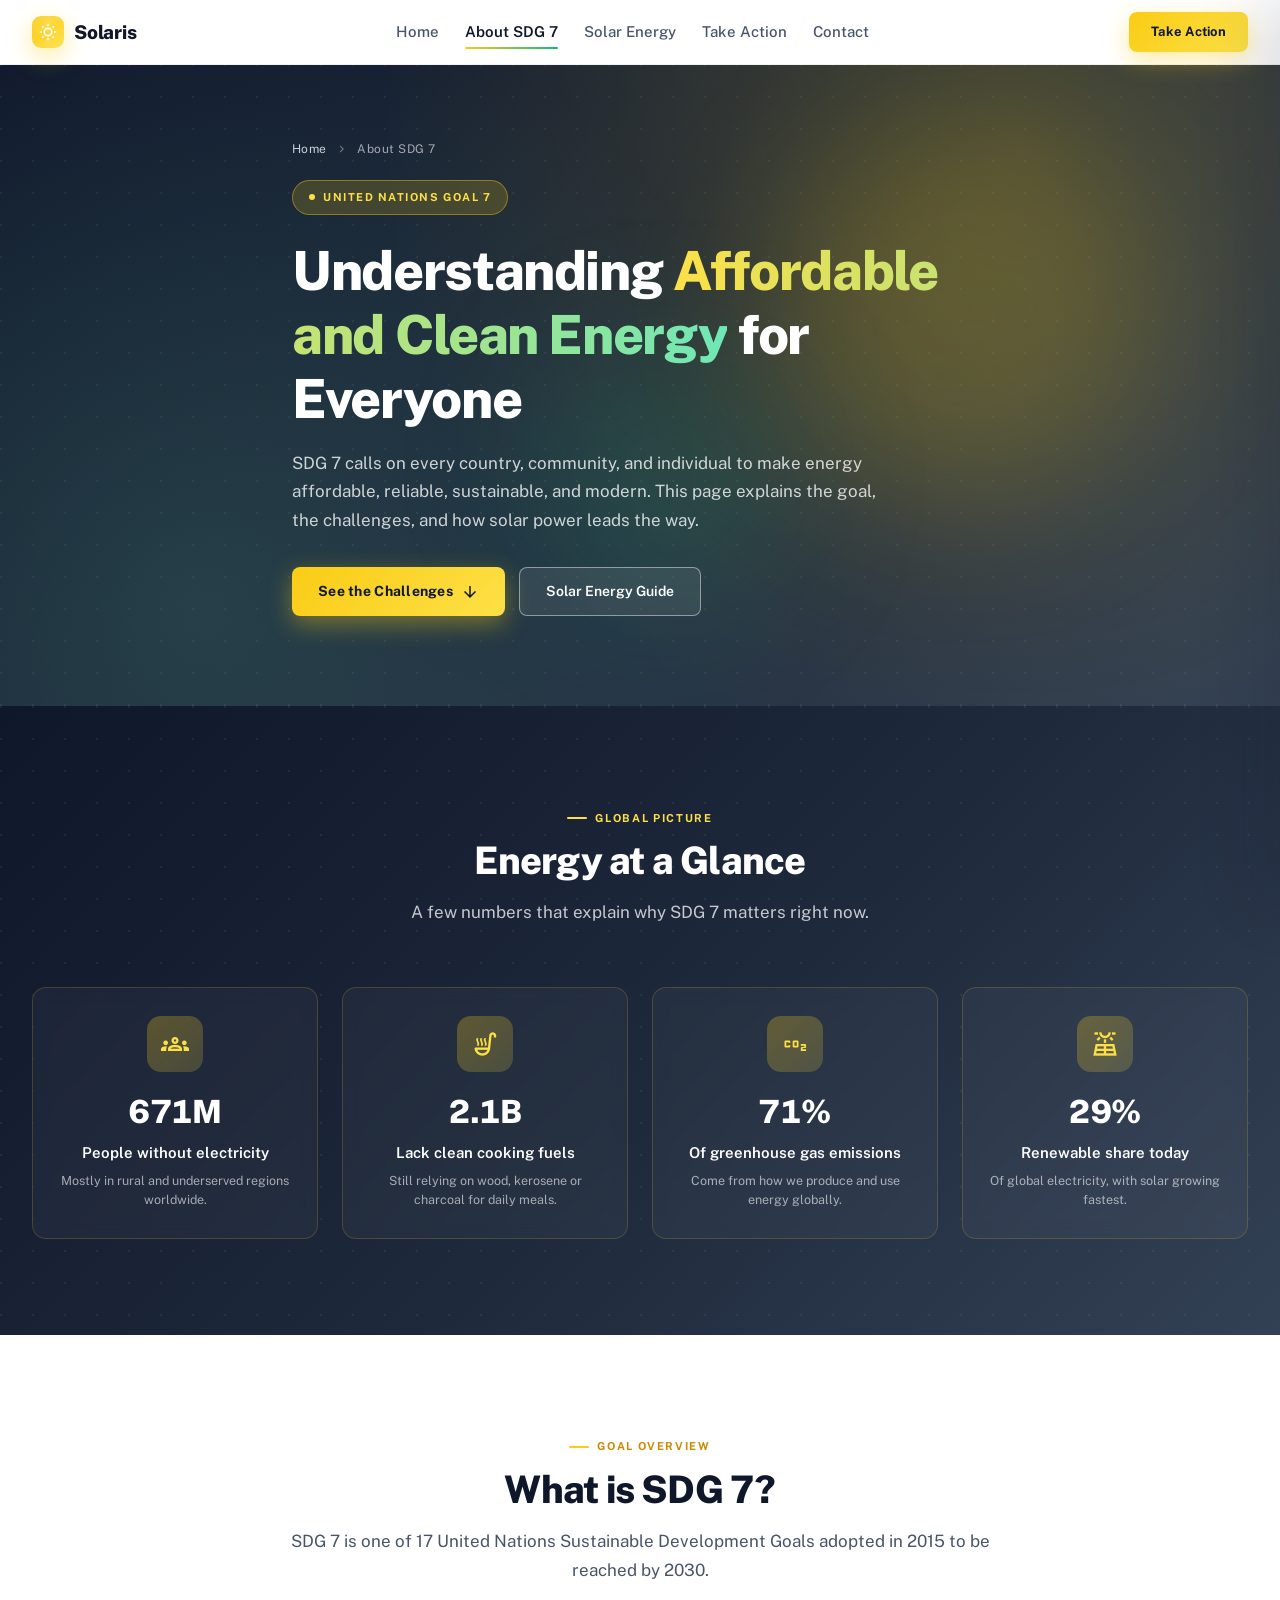
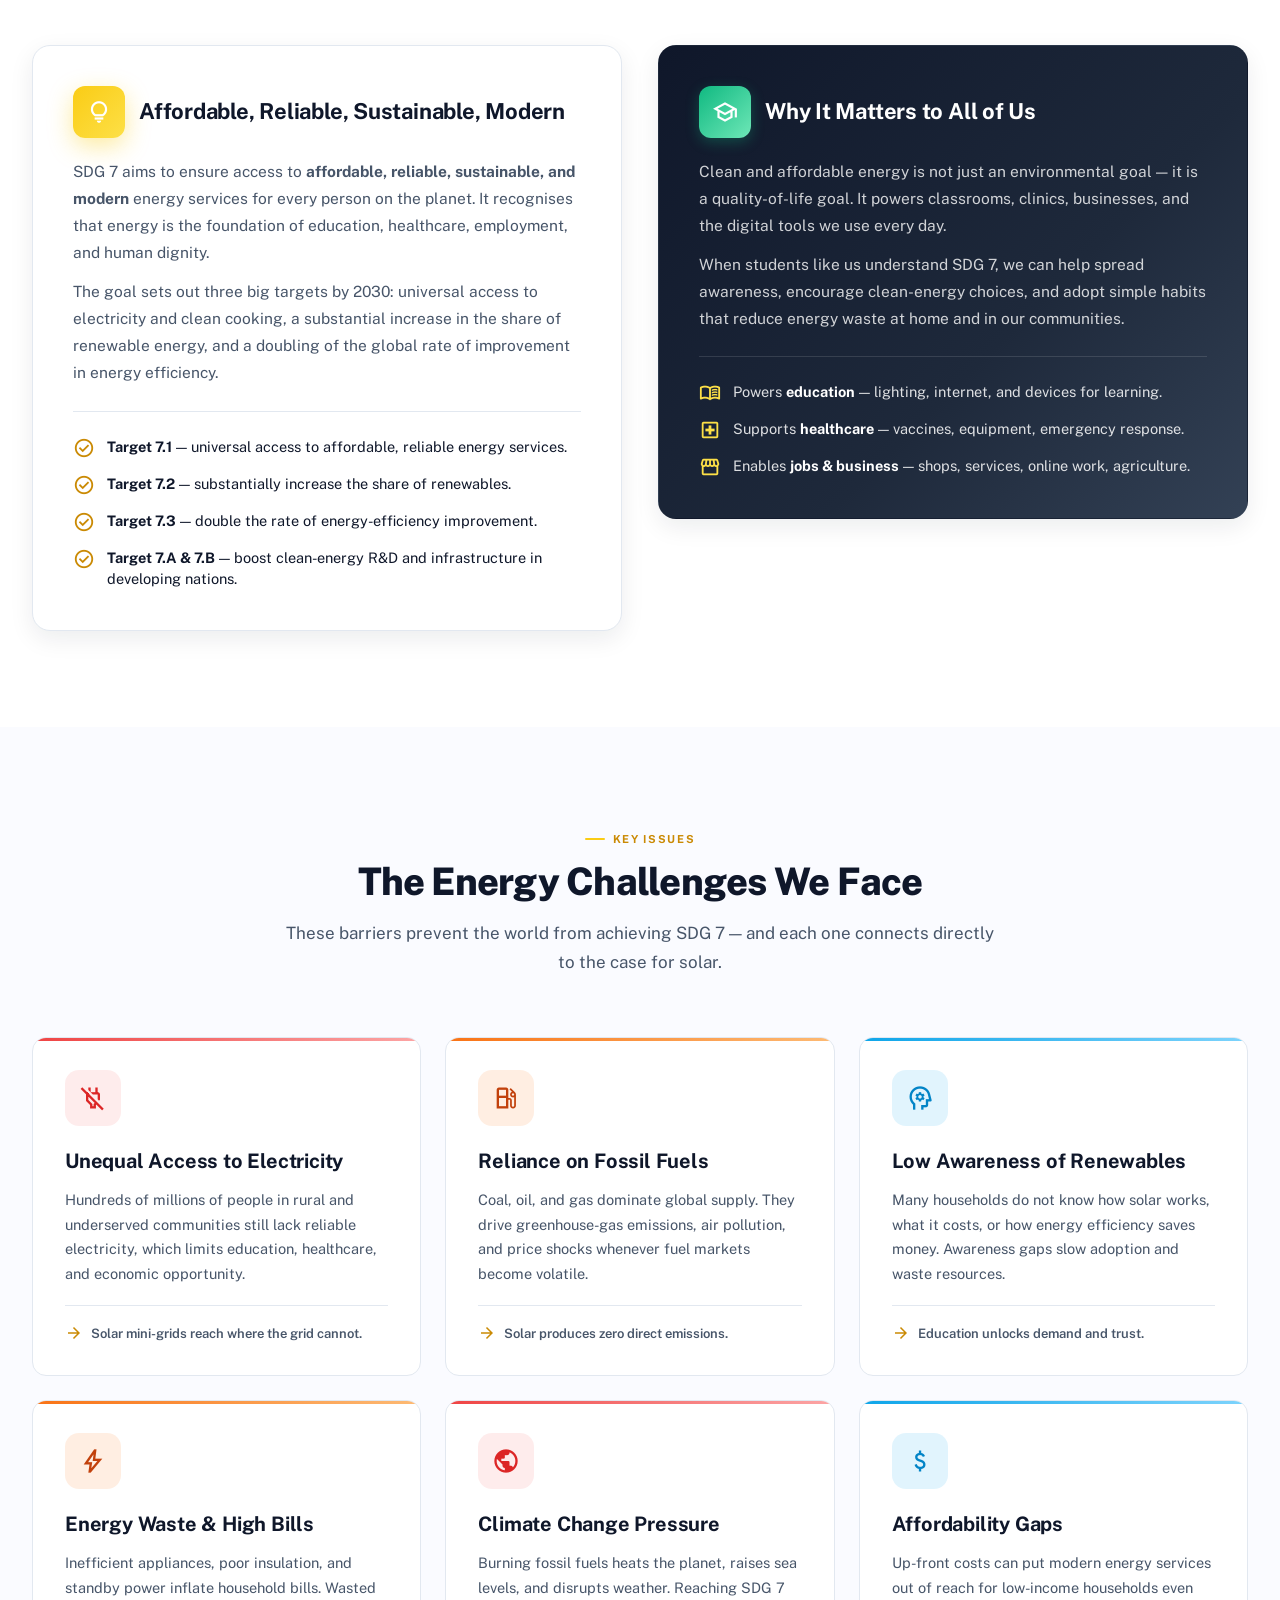
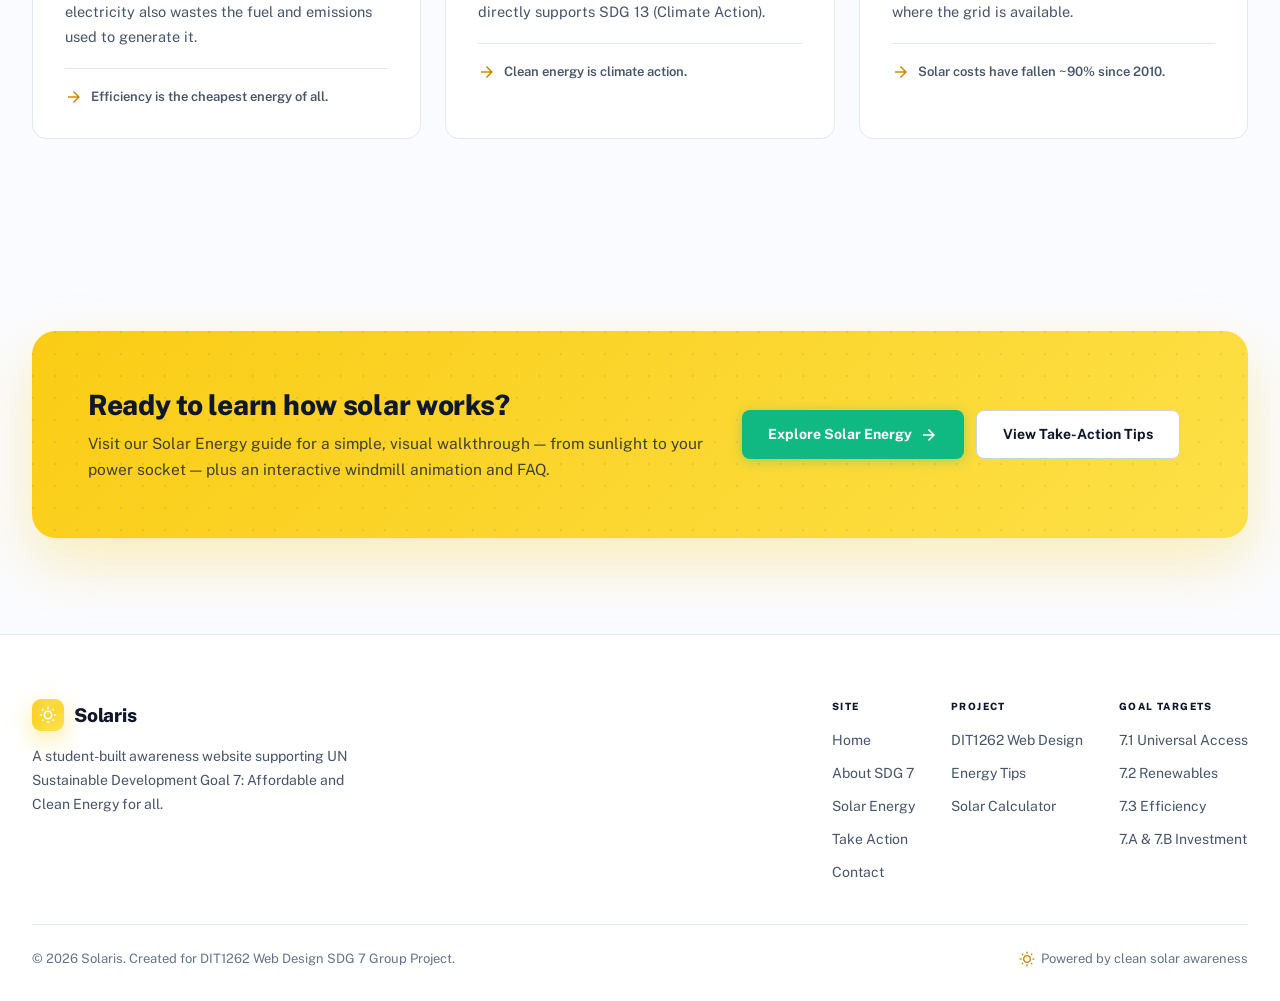
==== commit 4091bb42: "second submit" ====
--- a/about.html
+++ b/about.html
@@ -18,12 +18,12 @@
   <!-- ===== NAVIGATION ===== -->
   <header class="navbar" id="navbar" role="banner">
     <div class="container nav-inner">
-      <a href="rg_home_with_year_selector.html" class="logo" aria-label="Solaris home">
+      <a href="index.html" class="logo" aria-label="Solaris home">
         <span class="logo-mark"><span class="ms" aria-hidden="true">wb_sunny</span></span>
         Solaris
       </a>
       <nav class="nav-links" aria-label="Primary navigation">
-        <a href="rg_home_with_year_selector.html" class="nav-link">Home</a>
+        <a href="index.html" class="nav-link">Home</a>
         <a href="about.html" class="nav-link active">About SDG 7</a>
         <a href="solar.html" class="nav-link">Solar Energy</a>
         <a href="solutions.html" class="nav-link">Take Action</a>
@@ -46,7 +46,7 @@
       <button onclick="closeMenu()" aria-label="Close menu" style="color:#475569;"><span class="ms">close</span></button>
     </div>
     <nav class="drawer-nav" aria-label="Mobile primary">
-      <a href="rg_home_with_year_selector.html" onclick="closeMenu()">Home</a>
+      <a href="index.html" onclick="closeMenu()">Home</a>
       <a href="about.html" class="active" onclick="closeMenu()">About SDG 7</a>
       <a href="solar.html" onclick="closeMenu()">Solar Energy</a>
       <a href="solutions.html" onclick="closeMenu()">Take Action</a>
@@ -62,7 +62,7 @@
       <span class="hero-orb hero-orb-b drifting" aria-hidden="true" style="animation-delay:-4s;"></span>
       <div class="container hero-inner">
         <p class="crumbs" aria-label="Breadcrumb">
-          <a href="rg_home_with_year_selector.html">Home</a>
+          <a href="index.html">Home</a>
           <span class="ms" aria-hidden="true">chevron_right</span>
           <span>About SDG 7</span>
         </p>
@@ -283,7 +283,7 @@
     <div class="container">
       <div class="foot-grid">
         <div class="foot-brand">
-          <a href="rg_home_with_year_selector.html" class="logo">
+          <a href="index.html" class="logo">
             <span class="logo-mark"><span class="ms" aria-hidden="true">wb_sunny</span></span>
             Solaris
           </a>
@@ -293,7 +293,7 @@
           <div class="foot-col">
             <h4>Site</h4>
             <ul>
-              <li><a href="rg_home_with_year_selector.html">Home</a></li>
+              <li><a href="index.html">Home</a></li>
               <li><a href="about.html">About SDG 7</a></li>
               <li><a href="solar.html">Solar Energy</a></li>
               <li><a href="solutions.html">Take Action</a></li>
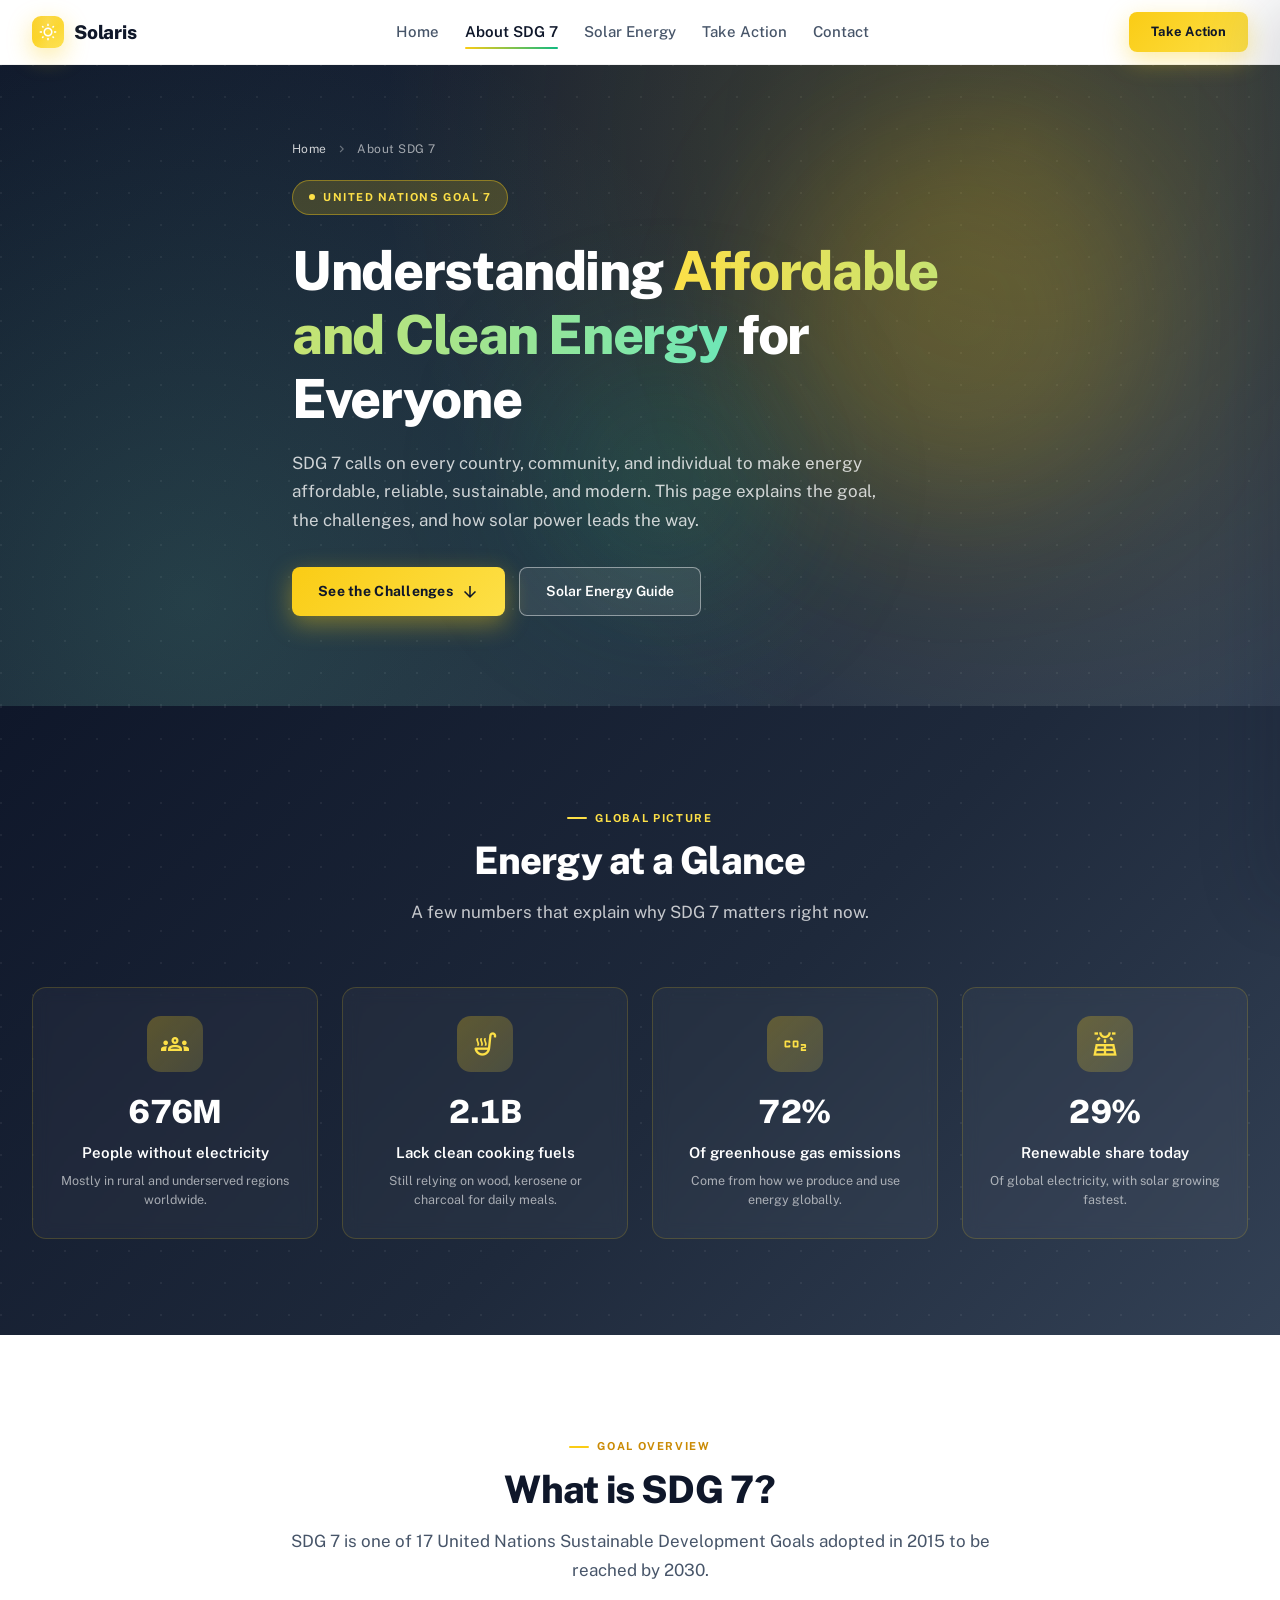
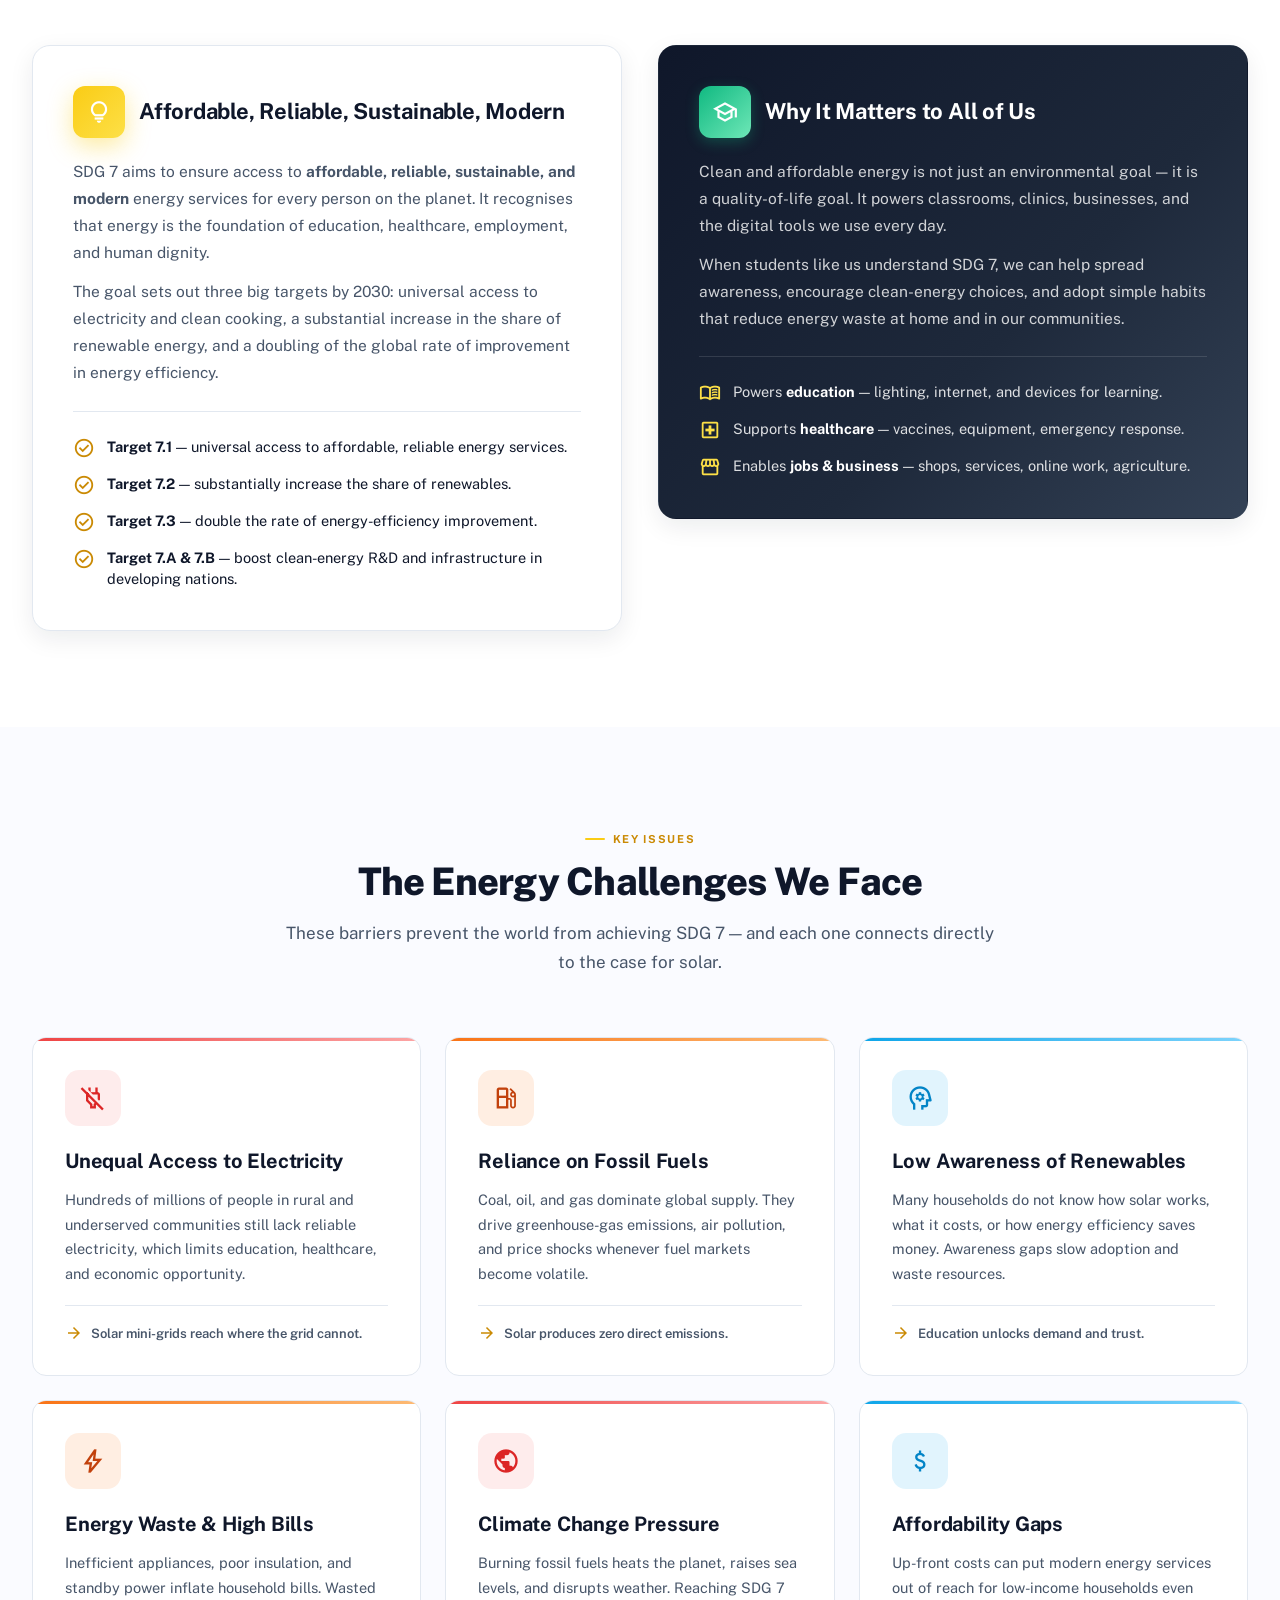
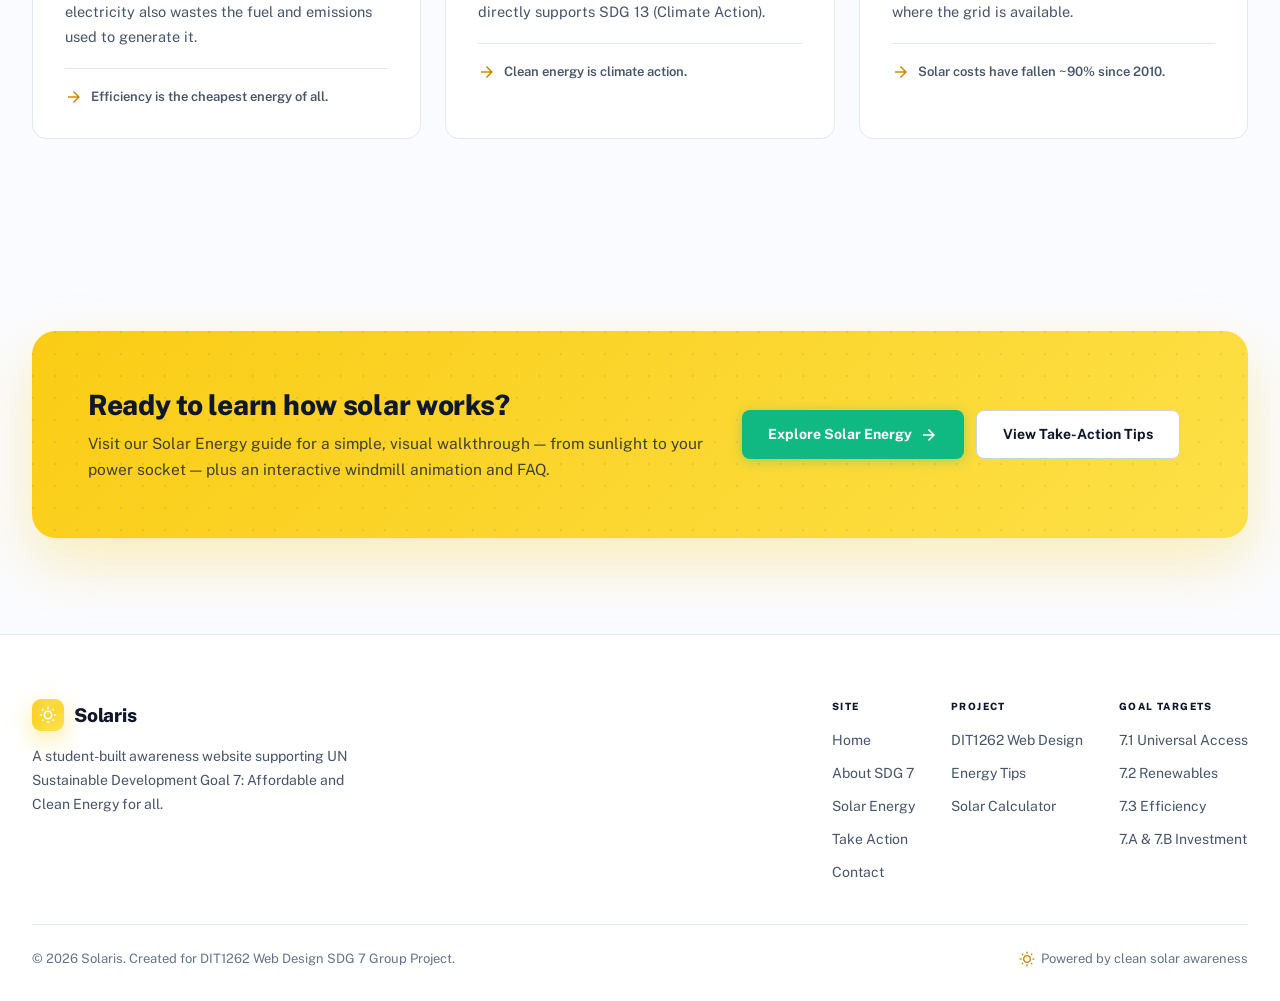
==== commit 40ab81c1: "uodate uodate" ====
--- a/about.html
+++ b/about.html
@@ -11,11 +11,1702 @@
   <link rel="preconnect" href="https://fonts.gstatic.com" crossorigin/>
   <link href="https://fonts.googleapis.com/css2?family=Public+Sans:wght@300;400;500;600;700;800&display=swap" rel="stylesheet"/>
   <link href="https://fonts.googleapis.com/css2?family=Material+Symbols+Outlined:wght,FILL@100..700,0..1&display=swap" rel="stylesheet"/>
-  <link rel="stylesheet" href="css/style.css"/>
+  <style>
+
+:root {
+  --navy-900:#0f172a;
+  --navy-800:#1e293b;
+  --navy-700:#334155;
+  --ink-900:#0f172a;
+  --ink-700:#475569;
+  --ink-500:#64748b;
+  --ink-300:#cbd5e1;
+  --line:#e2e8f0;
+  --bg:#fafbff;
+  --green-700:#047857;
+  --green-600:#10b981;
+  --green-500:#34d399;
+  --green-300:#6ee7b7;
+  --solar-700:#ca8a04;
+  --solar-600:#facc15;
+  --solar-400:#fde047;
+  --solar-200:#fef9c3;
+  --blue-600:#0ea5e9;
+  --blue-300:#7dd3fc;
+  --warn-600:#c2410c;
+  --warn-500:#f97316;
+  --warn-300:#fdba74;
+  --alert-600:#dc2626;
+  --alert-500:#ef4444;
+  --alert-300:#fca5a5;
+
+  --shadow-sm:0 2px 8px rgba(15,23,42,.06);
+  --shadow-md:0 8px 24px rgba(15,23,42,.08);
+  --shadow-lg:0 20px 56px rgba(15,23,42,.12), 0 6px 20px rgba(15,23,42,.06);
+  --shadow-glow:0 6px 20px rgba(16,185,129,.45);
+  --shadow-solar:0 8px 24px rgba(250,204,21,.4);
+
+  --r-sm:8px;
+  --r-md:12px;
+  --r-lg:18px;
+  --ease:cubic-bezier(0.16,1,0.3,1);
+}
+
+*, *::before, *::after { box-sizing:border-box; margin:0; padding:0; }
+html {
+  scroll-behavior:smooth;
+  scroll-padding-top:80px;
+  overflow-x:hidden;
+}
+body {
+  font-family:'Public Sans', system-ui, -apple-system, sans-serif;
+  color:var(--ink-900);
+  background:var(--bg);
+  line-height:1.5;
+  -webkit-font-smoothing:antialiased;
+  overflow-x:hidden;
+  min-width:320px;
+}
+img { max-width:100%; display:block; }
+a { text-decoration:none; color:inherit; }
+button { font-family:inherit; cursor:pointer; border:none; background:none; }
+ul { list-style:none; }
+input, textarea, select { font-family:inherit; font-size:inherit; }
+table { border-collapse:collapse; width:100%; }
+
+.ms {
+  font-family:'Material Symbols Outlined';
+  font-variation-settings:'FILL' 0, 'wght' 400, 'GRAD' 0, 'opsz' 24;
+  font-size:24px;
+  line-height:1;
+  display:inline-block;
+  vertical-align:middle;
+  user-select:none;
+}
+
+.container { max-width:1280px; margin:0 auto; padding:0 24px; }
+
+.navbar {
+  position:fixed; top:0; left:0; right:0; z-index:50;
+  background:#fff;
+  border-bottom:1px solid rgba(0,0,0,.05);
+  transition:background .4s ease, backdrop-filter .4s ease, box-shadow .4s ease;
+}
+.navbar.scrolled {
+  background:rgba(255,255,255,.82);
+  backdrop-filter:blur(20px);
+  -webkit-backdrop-filter:blur(20px);
+  box-shadow:0 1px 0 rgba(0,0,0,.04), 0 8px 32px rgba(15,23,42,.07);
+}
+.nav-inner {
+  height:64px;
+  display:flex; align-items:center; justify-content:space-between;
+  gap:32px;
+}
+.logo {
+  display:flex; align-items:center; gap:10px;
+  font-weight:800; font-size:19px;
+  color:var(--navy-900);
+  letter-spacing:-0.01em;
+  flex-shrink:0;
+}
+.logo-mark {
+  width:32px; height:32px;
+  background:linear-gradient(135deg, var(--solar-600) 0%, var(--solar-400) 100%);
+  border-radius:9px;
+  display:flex; align-items:center; justify-content:center;
+  box-shadow:var(--shadow-solar);
+  position:relative;
+  overflow:hidden;
+}
+.logo-mark::after {
+  content:'';
+  position:absolute; inset:-30%;
+  background:conic-gradient(from 0deg, rgba(255,255,255,.4) 0deg, transparent 60deg, rgba(255,255,255,.2) 180deg, transparent 240deg, rgba(255,255,255,.4) 360deg);
+  animation:logoSpin 6s linear infinite;
+  opacity:.4;
+}
+@keyframes logoSpin { to { transform:rotate(360deg); } }
+.logo-mark .ms { font-size:18px; color:#fff; position:relative; z-index:1; }
+
+.nav-links { display:none; gap:26px; align-items:center; }
+.nav-link {
+  position:relative;
+  font-weight:500; color:var(--ink-700);
+  font-size:15px; padding:4px 0;
+  transition:color .2s;
+}
+.nav-link::after {
+  content:''; position:absolute; bottom:-2px; left:0; right:0;
+  height:2px;
+  background:linear-gradient(90deg, var(--solar-600), var(--green-600));
+  border-radius:1px;
+  transform:scaleX(0); transform-origin:left;
+  transition:transform .25s var(--ease);
+}
+.nav-link:hover { color:var(--navy-900); }
+.nav-link:hover::after,
+.nav-link.active::after { transform:scaleX(1); }
+.nav-link.active { color:var(--navy-900); font-weight:600; }
+
+.nav-actions { display:none; align-items:center; gap:12px; }
+
+.hamburger {
+  display:flex; flex-direction:column; gap:5px; padding:4px;
+}
+.hamburger span {
+  display:block; width:24px; height:2px;
+  background:var(--navy-900); border-radius:1px;
+  transition:transform .3s, opacity .3s;
+}
+.hamburger.open span:nth-child(1) { transform:translateY(7px) rotate(45deg); }
+.hamburger.open span:nth-child(2) { opacity:0; }
+.hamburger.open span:nth-child(3) { transform:translateY(-7px) rotate(-45deg); }
+
+.mobile-overlay {
+  position:fixed; inset:0; z-index:40;
+  background:rgba(0,0,0,.4);
+  opacity:0; pointer-events:none;
+  transition:opacity .3s;
+}
+.mobile-overlay.open { opacity:1; pointer-events:auto; }
+.mobile-drawer {
+  position:fixed; top:0; right:0; bottom:0; z-index:50;
+  width:280px; background:#fff;
+  display:flex; flex-direction:column;
+  transform:translateX(100%);
+  transition:transform .35s var(--ease);
+  box-shadow:-20px 0 60px rgba(15,23,42,.15);
+}
+.mobile-drawer.open { transform:translateX(0); }
+.drawer-head {
+  height:64px; padding:0 24px;
+  display:flex; align-items:center; justify-content:space-between;
+  border-bottom:1px solid var(--line);
+}
+.drawer-head strong { font-weight:700; color:var(--navy-900); }
+.drawer-nav { padding:20px; display:flex; flex-direction:column; gap:4px; }
+.drawer-nav a {
+  padding:12px 14px; border-radius:8px;
+  font-weight:500; color:var(--ink-700); font-size:15px;
+  transition:background .2s, color .2s;
+}
+.drawer-nav a:hover { background:var(--bg); color:var(--navy-900); }
+.drawer-nav a.active { color:var(--navy-900); font-weight:600; background:#fef9c3; }
+
+.btn-primary {
+  display:inline-flex; align-items:center; justify-content:center; gap:8px;
+  background:linear-gradient(135deg, var(--solar-600) 0%, var(--solar-400) 100%);
+  color:var(--navy-900);
+  font-weight:700; font-size:14px; letter-spacing:.02em;
+  padding:13px 26px; border-radius:8px;
+  box-shadow:var(--shadow-solar);
+  transition:transform .15s, box-shadow .2s, filter .2s;
+  white-space:nowrap;
+}
+.btn-primary:hover {
+  transform:translateY(-2px);
+  box-shadow:0 12px 28px rgba(250,204,21,.5);
+  filter:brightness(1.05);
+}
+.btn-primary:active { transform:translateY(0); }
+
+.btn-secondary {
+  display:inline-flex; align-items:center; justify-content:center; gap:8px;
+  background:var(--green-600); color:#fff;
+  font-weight:700; font-size:14px;
+  padding:13px 26px; border-radius:8px;
+  box-shadow:0 2px 12px rgba(16,185,129,.35);
+  transition:background .2s, transform .15s, box-shadow .2s;
+  white-space:nowrap;
+}
+.btn-secondary:hover {
+  background:#059669; transform:translateY(-2px);
+  box-shadow:var(--shadow-glow);
+}
+
+.btn-ghost {
+  display:inline-flex; align-items:center; gap:8px;
+  background:rgba(255,255,255,.08); color:#fff;
+  font-weight:600; font-size:14px;
+  padding:13px 26px; border-radius:8px;
+  border:1.5px solid rgba(255,255,255,.45);
+  backdrop-filter:blur(4px);
+  -webkit-backdrop-filter:blur(4px);
+  transition:background .2s, border-color .2s, transform .15s;
+}
+.btn-ghost:hover {
+  background:rgba(255,255,255,.15);
+  border-color:rgba(255,255,255,.7);
+  transform:translateY(-2px);
+}
+
+.btn-outline {
+  display:inline-flex; align-items:center; justify-content:center; gap:8px;
+  background:#fff; color:var(--navy-900);
+  font-weight:700; font-size:14px;
+  padding:13px 26px; border-radius:8px;
+  border:1.5px solid var(--ink-300);
+  transition:border-color .2s, color .2s, transform .15s;
+}
+.btn-outline:hover {
+  border-color:var(--solar-600);
+  color:var(--solar-700);
+  transform:translateY(-2px);
+}
+
+.reveal, .reveal-l, .reveal-r {
+  opacity:0;
+  transition:opacity .75s var(--ease), transform .75s var(--ease);
+}
+.reveal   { transform:translateY(28px); }
+.reveal-l { transform:translateX(-28px); }
+.reveal-r { transform:translateX(28px); }
+.reveal.vis, .reveal-l.vis, .reveal-r.vis { opacity:1; transform:none; }
+.d1 { transition-delay:70ms; }
+.d2 { transition-delay:140ms; }
+.d3 { transition-delay:210ms; }
+.d4 { transition-delay:280ms; }
+.d5 { transition-delay:350ms; }
+.d6 { transition-delay:420ms; }
+
+.page-hero {
+  position:relative;
+  min-height:62vh;
+  display:flex; align-items:center;
+  overflow:hidden;
+  padding:140px 0 90px;
+  background:linear-gradient(135deg, var(--navy-900) 0%, var(--navy-800) 55%, var(--navy-700) 100%);
+}
+.page-hero::before {
+  content:''; position:absolute; inset:0;
+  background-image:radial-gradient(circle at 1px 1px, rgba(255,255,255,.06) 1px, transparent 0);
+  background-size:32px 32px; pointer-events:none;
+}
+.page-hero::after {
+  content:''; position:absolute; inset:0;
+  background:radial-gradient(circle at 80% 20%, rgba(250,204,21,.18) 0%, transparent 55%),
+             radial-gradient(circle at 15% 85%, rgba(110,231,183,.14) 0%, transparent 50%);
+  pointer-events:none;
+}
+.hero-orb {
+  position:absolute; border-radius:50%; pointer-events:none;
+  filter:blur(70px);
+}
+.hero-orb-a { width:380px; height:380px; background:rgba(250,204,21,.18); top:18%; right:10%; }
+.hero-orb-b { width:260px; height:260px; background:rgba(16,185,129,.14); bottom:14%; right:38%; }
+
+.hero-inner { max-width:760px; position:relative; z-index:2; }
+
+@keyframes heroIn {
+  from { opacity:0; transform:translateY(20px); }
+  to   { opacity:1; transform:translateY(0); }
+}
+@keyframes glowPulse {
+  0%, 100% { box-shadow:0 0 0 0 rgba(250,204,21,.45); }
+  50%      { box-shadow:0 0 0 12px rgba(250,204,21,0); }
+}
+
+.hero-badge {
+  display:inline-flex; align-items:center; gap:8px;
+  padding:8px 16px; border-radius:100px;
+  background:rgba(250,204,21,.18);
+  border:1px solid rgba(250,204,21,.4);
+  color:var(--solar-400); font-size:11px; font-weight:700;
+  letter-spacing:.14em; text-transform:uppercase;
+  margin-bottom:24px;
+  animation:heroIn .6s .25s ease both, glowPulse 3s ease-in-out 1s infinite;
+}
+.hero-badge .dot { width:6px; height:6px; border-radius:50%; background:var(--solar-400); }
+
+.page-hero h1 {
+  font-size:48px; line-height:58px;
+  letter-spacing:-.025em; font-weight:800;
+  color:#fff; margin-bottom:18px;
+  animation:heroIn .7s .45s ease both;
+}
+.page-hero h1 .accent {
+  background:linear-gradient(95deg, var(--solar-400) 0%, var(--green-300) 100%);
+  -webkit-background-clip:text; -webkit-text-fill-color:transparent;
+  background-clip:text;
+}
+.page-hero .lead {
+  color:rgba(255,255,255,.78);
+  font-size:17px; line-height:1.7;
+  margin-bottom:32px; max-width:600px;
+  animation:heroIn .7s .65s ease both;
+}
+.hero-actions {
+  display:flex; flex-wrap:wrap; gap:14px;
+  animation:heroIn .7s .85s ease both;
+}
+
+.crumbs {
+  display:flex; align-items:center; gap:8px;
+  font-size:12px; color:rgba(255,255,255,.6);
+  margin-bottom:22px; letter-spacing:.04em;
+  animation:heroIn .6s .15s ease both;
+}
+.crumbs a { color:rgba(255,255,255,.78); transition:color .2s; }
+.crumbs a:hover { color:var(--solar-400); }
+.crumbs .ms { font-size:14px; opacity:.6; }
+
+.section { padding:96px 0; }
+.section--white { background:#fff; }
+.section--surface { background:var(--bg); }
+.section--soft {
+  background:linear-gradient(145deg, #eef5ff 0%, #fef9c3 100%);
+}
+.section--dark {
+  background:linear-gradient(135deg, var(--navy-900) 0%, var(--navy-800) 55%, var(--navy-700) 100%);
+  color:#fff; position:relative; overflow:hidden;
+}
+.section--dark::before {
+  content:''; position:absolute; inset:0;
+  background-image:radial-gradient(circle at 1px 1px, rgba(255,255,255,.06) 1px, transparent 0);
+  background-size:32px 32px; pointer-events:none;
+}
+.section--dark > .container { position:relative; z-index:1; }
+
+.sec-label {
+  display:inline-flex; align-items:center; gap:8px;
+  font-size:11px; font-weight:700; letter-spacing:.15em;
+  text-transform:uppercase; color:var(--solar-700);
+  margin-bottom:12px;
+}
+.sec-label::before {
+  content:''; width:20px; height:2px;
+  background:var(--solar-600); border-radius:1px;
+  flex-shrink:0;
+}
+.sec-label.center { justify-content:center; }
+.section--dark .sec-label { color:var(--solar-400); }
+.section--dark .sec-label::before { background:var(--solar-400); }
+
+.section-title {
+  font-size:38px; line-height:46px; font-weight:800;
+  color:var(--navy-900); letter-spacing:-.02em;
+}
+.section--dark .section-title { color:#fff; }
+.section-body {
+  color:var(--ink-700);
+  font-size:17px; line-height:1.7;
+  margin-top:14px;
+}
+.section--dark .section-body { color:rgba(255,255,255,.75); }
+
+.center-head { text-align:center; max-width:720px; margin:0 auto 60px; }
+
+.cards-grid {
+  display:grid; grid-template-columns:1fr; gap:24px;
+}
+.card {
+  background:#fff; border:1px solid var(--line);
+  border-radius:14px;
+  padding:32px;
+  transition:transform .35s var(--ease), box-shadow .35s var(--ease), border-color .3s ease;
+  position:relative; overflow:hidden;
+}
+.card:hover {
+  transform:translateY(-5px);
+  box-shadow:var(--shadow-lg);
+  border-color:var(--ink-300);
+}
+.card::before {
+  content:''; position:absolute; top:0; left:0; right:0; height:3px;
+  background:linear-gradient(90deg, var(--bar-from, var(--solar-600)), var(--bar-to, var(--solar-400)));
+}
+.card.t-warn  { --bar-from:var(--warn-500); --bar-to:var(--warn-300); }
+.card.t-alert { --bar-from:var(--alert-500); --bar-to:var(--alert-300); }
+.card.t-info  { --bar-from:var(--blue-600); --bar-to:var(--blue-300); }
+.card.t-green { --bar-from:var(--green-600); --bar-to:var(--green-300); }
+.card.t-solar { --bar-from:var(--solar-600); --bar-to:var(--solar-400); }
+
+.card-icon {
+  width:56px; height:56px;
+  border-radius:14px;
+  display:flex; align-items:center; justify-content:center;
+  margin-bottom:20px;
+}
+.card.t-solar .card-icon { background:rgba(250,204,21,.15); }
+.card.t-solar .card-icon .ms { color:var(--solar-700); font-size:28px; }
+.card.t-warn  .card-icon { background:rgba(249,115,22,.12); }
+.card.t-warn  .card-icon .ms { color:var(--warn-600); font-size:28px; }
+.card.t-alert .card-icon { background:rgba(239,68,68,.10); }
+.card.t-alert .card-icon .ms { color:var(--alert-600); font-size:28px; }
+.card.t-info  .card-icon { background:rgba(14,165,233,.12); }
+.card.t-info  .card-icon .ms { color:#0284c7; font-size:28px; }
+.card.t-green .card-icon { background:rgba(16,185,129,.12); }
+.card.t-green .card-icon .ms { color:var(--green-700); font-size:28px; }
+
+.card h3 {
+  font-size:20px; font-weight:700;
+  color:var(--navy-900);
+  margin-bottom:12px;
+  letter-spacing:-.01em;
+}
+.card p {
+  color:var(--ink-700);
+  font-size:14.5px; line-height:1.7;
+}
+.card-meta {
+  margin-top:18px; padding-top:18px;
+  border-top:1px solid var(--line);
+  display:flex; align-items:center; gap:8px;
+  font-size:13px; font-weight:600; color:var(--ink-700);
+}
+.card-meta .ms { font-size:18px; color:var(--solar-700); }
+
+.about-card {
+  background:#fff; border:1px solid var(--line); border-radius:18px;
+  padding:40px;
+  box-shadow:var(--shadow-md);
+}
+.about-card.dark {
+  background:linear-gradient(135deg, var(--navy-900) 0%, var(--navy-800) 60%, var(--navy-700) 100%);
+  color:#fff; border-color:transparent;
+}
+.about-icon-row {
+  display:flex; align-items:center; gap:14px;
+  margin-bottom:20px;
+}
+.about-icon {
+  width:52px; height:52px; flex-shrink:0;
+  background:linear-gradient(135deg, var(--solar-600) 0%, var(--solar-400) 100%);
+  border-radius:12px;
+  display:flex; align-items:center; justify-content:center;
+  box-shadow:var(--shadow-solar);
+}
+.about-icon.green {
+  background:linear-gradient(135deg, var(--green-600) 0%, var(--green-300) 100%);
+  box-shadow:0 4px 14px rgba(16,185,129,.3);
+}
+.about-icon .ms { color:#fff; font-size:26px; }
+.about-card h3 {
+  font-size:22px; font-weight:700;
+  color:var(--navy-900); letter-spacing:-.01em;
+}
+.about-card.dark h3 { color:#fff; }
+.about-card p {
+  color:var(--ink-700);
+  font-size:15.5px; line-height:1.75;
+  margin-top:6px;
+}
+.about-card.dark p { color:rgba(255,255,255,.8); }
+.about-card p + p { margin-top:12px; }
+.about-points {
+  margin-top:24px; padding-top:24px;
+  border-top:1px solid var(--line);
+  display:grid; gap:14px;
+}
+.about-card.dark .about-points { border-top-color:rgba(255,255,255,.12); }
+.about-point {
+  display:flex; gap:12px; align-items:flex-start;
+  font-size:14.5px; color:var(--ink-900);
+}
+.about-card.dark .about-point { color:rgba(255,255,255,.85); }
+.about-point .ms {
+  color:var(--solar-700); font-size:22px;
+  flex-shrink:0; margin-top:1px;
+}
+.about-card.dark .about-point .ms { color:var(--solar-400); }
+.about-point strong { color:var(--navy-900); }
+.about-card.dark .about-point strong { color:#fff; }
+
+.stats-grid {
+  display:grid; grid-template-columns:repeat(2, 1fr); gap:24px;
+}
+.stat-card {
+  background:rgba(255,255,255,.04);
+  border:1px solid rgba(250,204,21,.18);
+  border-radius:14px;
+  padding:28px 24px;
+  text-align:center;
+  transition:transform .3s var(--ease), background .3s, border-color .3s;
+  backdrop-filter:blur(8px);
+}
+.stat-card:hover {
+  transform:translateY(-5px);
+  background:rgba(255,255,255,.07);
+  border-color:rgba(250,204,21,.35);
+}
+.stat-icon {
+  width:56px; height:56px;
+  border-radius:14px;
+  background:linear-gradient(135deg, rgba(250,204,21,.28) 0%, rgba(253,224,71,.18) 100%);
+  display:flex; align-items:center; justify-content:center;
+  margin:0 auto 16px;
+}
+.stat-icon .ms { font-size:28px; color:var(--solar-400); }
+.stat-card .stat-value {
+  display:block;
+  color:#fff; font-size:32px; font-weight:800;
+  letter-spacing:-.02em; margin-bottom:6px;
+  font-variant-numeric:tabular-nums;
+}
+.stat-card h3 {
+  color:#fff; font-size:15px; font-weight:600;
+  margin-bottom:6px;
+}
+.stat-card p {
+  color:rgba(255,255,255,.6);
+  font-size:12.5px; line-height:1.55;
+}
+
+.stat-tile {
+  background:#fff;
+  border:1px solid var(--line);
+  border-radius:14px; padding:24px;
+  display:flex; gap:16px; align-items:flex-start;
+  transition:transform .3s var(--ease), box-shadow .3s, border-color .3s;
+}
+.stat-tile:hover {
+  transform:translateY(-4px);
+  box-shadow:var(--shadow-md);
+  border-color:var(--solar-400);
+}
+.stat-tile-icon {
+  width:48px; height:48px; flex-shrink:0;
+  border-radius:12px;
+  background:linear-gradient(135deg, var(--solar-600) 0%, var(--solar-400) 100%);
+  display:flex; align-items:center; justify-content:center;
+  box-shadow:var(--shadow-solar);
+}
+.stat-tile-icon .ms { color:#fff; font-size:24px; }
+.stat-tile .num {
+  font-size:24px; font-weight:800;
+  color:var(--navy-900); letter-spacing:-.01em;
+  line-height:1;
+}
+.stat-tile h4 {
+  margin-top:6px;
+  font-size:14px; font-weight:700; color:var(--navy-900);
+}
+.stat-tile p {
+  margin-top:4px;
+  font-size:13px; color:var(--ink-700); line-height:1.55;
+}
+
+.compare-wrap {
+  background:#fff; border-radius:14px;
+  border:1px solid var(--line);
+  overflow:hidden;
+  box-shadow:var(--shadow-sm);
+}
+.compare {
+  width:100%; min-width:560px;
+  border-collapse:collapse;
+}
+.compare thead th {
+  background:var(--navy-900);
+  color:#fff;
+  text-align:left;
+  padding:18px 22px;
+  font-size:13px; font-weight:700;
+  letter-spacing:.06em; text-transform:uppercase;
+}
+.compare thead th.solar { background:linear-gradient(135deg, var(--solar-600), var(--solar-400)); color:var(--navy-900); }
+.compare thead th.fossil { background:linear-gradient(135deg, #4b3621, #6b4f30); }
+.compare tbody td {
+  padding:16px 22px;
+  font-size:14.5px;
+  color:var(--ink-900);
+  border-top:1px solid var(--line);
+  vertical-align:top;
+}
+.compare tbody tr:hover td { background:#fffbeb; }
+.compare tbody td:first-child {
+  font-weight:700; color:var(--navy-900);
+  background:var(--bg);
+}
+.compare-scroll { overflow-x:auto; }
+.compare .ms { font-size:18px; vertical-align:middle; margin-right:6px; }
+.compare .yes .ms { color:var(--green-600); }
+.compare .no .ms { color:var(--alert-500); }
+
+.timeline {
+  position:relative;
+  display:grid; gap:32px;
+  padding-left:24px;
+}
+.timeline::before {
+  content:''; position:absolute; top:8px; bottom:8px; left:8px;
+  width:2px;
+  background:linear-gradient(180deg, var(--solar-600), var(--green-600));
+  border-radius:2px;
+}
+.t-item { position:relative; padding-left:26px; }
+.t-item::before {
+  content:''; position:absolute; top:6px; left:-12px;
+  width:18px; height:18px; border-radius:50%;
+  background:#fff; border:3px solid var(--solar-600);
+  box-shadow:0 0 0 4px #fff;
+}
+.t-item h3 {
+  font-size:18px; font-weight:700;
+  color:var(--navy-900); margin-bottom:6px;
+}
+.t-item p { color:var(--ink-700); font-size:14.5px; line-height:1.7; }
+.t-item .step {
+  display:inline-block;
+  font-size:11px; font-weight:800; letter-spacing:.14em;
+  text-transform:uppercase; color:var(--solar-700);
+  margin-bottom:6px;
+}
+
+.faq-list { display:grid; gap:12px; }
+.faq {
+  background:#fff; border:1px solid var(--line);
+  border-radius:12px; overflow:hidden;
+  transition:border-color .25s, box-shadow .25s;
+}
+.faq[open] { border-color:var(--solar-400); box-shadow:var(--shadow-sm); }
+.faq summary {
+  list-style:none;
+  padding:18px 22px;
+  display:flex; align-items:center; justify-content:space-between; gap:16px;
+  cursor:pointer; user-select:none;
+  font-weight:700; color:var(--navy-900); font-size:15.5px;
+}
+.faq summary::-webkit-details-marker { display:none; }
+.faq summary::after {
+  content:'expand_more';
+  font-family:'Material Symbols Outlined';
+  font-size:24px; color:var(--solar-700);
+  transition:transform .3s var(--ease);
+  flex-shrink:0;
+}
+.faq[open] summary::after { transform:rotate(180deg); }
+.faq-body {
+  padding:0 22px 20px;
+  color:var(--ink-700);
+  font-size:14.5px; line-height:1.75;
+}
+
+.windmill-stage {
+  position:relative;
+  width:100%;
+  min-height:380px;
+  display:flex; align-items:flex-end; justify-content:center;
+  padding:30px 20px 10px;
+  border-radius:18px;
+  background:linear-gradient(180deg, #b8e0ff 0%, #e6f5ff 50%, #d0eed1 100%);
+  border:1px solid var(--line);
+  overflow:hidden;
+  cursor:pointer;
+  user-select:none;
+}
+.windmill-stage::before {
+  content:''; position:absolute; inset:0;
+  background:radial-gradient(circle at 70% 30%, rgba(253,224,71,.55) 0%, transparent 35%);
+  pointer-events:none;
+}
+.windmill-sun {
+  position:absolute; top:36px; right:46px;
+  width:56px; height:56px; border-radius:50%;
+  background:radial-gradient(circle, var(--solar-400) 0%, var(--solar-600) 70%, transparent 100%);
+  box-shadow:0 0 50px rgba(250,204,21,.7);
+  animation:sunPulse 4s ease-in-out infinite;
+}
+@keyframes sunPulse {
+  0%, 100% { transform:scale(1);   filter:brightness(1); }
+  50%      { transform:scale(1.08); filter:brightness(1.15); }
+}
+.windmill-cloud {
+  position:absolute;
+  background:#fff; border-radius:100px;
+  opacity:.85;
+  box-shadow:0 4px 20px rgba(15,23,42,.06);
+  animation:cloudDrift 22s linear infinite;
+}
+.windmill-cloud::before, .windmill-cloud::after {
+  content:''; position:absolute;
+  background:#fff; border-radius:50%;
+}
+.windmill-cloud.c1 { width:80px; height:18px; top:80px; left:10%; }
+.windmill-cloud.c1::before { width:30px; height:30px; top:-12px; left:14px; }
+.windmill-cloud.c1::after  { width:22px; height:22px; top:-8px; left:46px; }
+.windmill-cloud.c2 { width:60px; height:14px; top:130px; left:60%; animation-duration:30s; animation-direction:reverse; }
+.windmill-cloud.c2::before { width:24px; height:24px; top:-10px; left:10px; }
+.windmill-cloud.c2::after  { width:18px; height:18px; top:-6px; left:36px; }
+@keyframes cloudDrift {
+  from { transform:translateX(-30px); }
+  to   { transform:translateX(420px); }
+}
+
+.windmill {
+  position:relative;
+  width:240px; height:340px;
+  z-index:2;
+}
+.windmill-pole {
+  position:absolute;
+  bottom:0; left:50%;
+  transform:translateX(-50%);
+  width:14px; height:240px;
+  background:linear-gradient(180deg, #f5f5f5 0%, #d6d6d6 100%);
+  border-radius:7px 7px 4px 4px;
+  box-shadow:inset -2px 0 0 rgba(0,0,0,.08), 2px 4px 14px rgba(15,23,42,.18);
+}
+.windmill-base {
+  position:absolute; bottom:-2px; left:50%;
+  transform:translateX(-50%);
+  width:80px; height:14px;
+  background:linear-gradient(180deg, #4a6b3a 0%, #2e4423 100%);
+  border-radius:50%;
+  filter:blur(.5px);
+  z-index:1;
+}
+.windmill-hub {
+  position:absolute;
+  top:30px; left:50%;
+  width:240px; height:240px;
+  transform-origin:center center;
+  animation:bladeSpin 8s linear infinite;
+}
+.windmill-stage:hover .windmill-hub,
+.windmill-stage.spinning .windmill-hub {
+  animation:bladeSpin 1.2s linear infinite;
+}
+@keyframes bladeSpin {
+  from { transform:translateX(-50%) rotate(0deg); }
+  to   { transform:translateX(-50%) rotate(360deg); }
+}
+.windmill-blade {
+  position:absolute;
+  top:50%; left:50%;
+  width:14px; height:108px;
+  background:linear-gradient(180deg, #fff 0%, #e8eef4 60%, #d0d6dd 100%);
+  border-radius:7px 7px 50% 50% / 7px 7px 16px 16px;
+  transform-origin:center bottom;
+  box-shadow:0 2px 6px rgba(15,23,42,.16);
+}
+.windmill-blade.b1 { transform:translate(-50%, -100%) rotate(0deg); }
+.windmill-blade.b2 { transform:translate(-50%, -100%) rotate(120deg); }
+.windmill-blade.b3 { transform:translate(-50%, -100%) rotate(240deg); }
+.windmill-cap {
+  position:absolute; top:50%; left:50%;
+  width:24px; height:24px;
+  background:radial-gradient(circle at 35% 35%, var(--solar-400), var(--solar-700));
+  border-radius:50%;
+  transform:translate(-50%, -50%);
+  box-shadow:0 0 10px rgba(250,204,21,.5);
+  z-index:3;
+}
+.windmill-hint {
+  position:absolute; bottom:14px; left:50%;
+  transform:translateX(-50%);
+  font-size:11px; font-weight:700;
+  letter-spacing:.14em; text-transform:uppercase;
+  color:var(--navy-800);
+  background:rgba(255,255,255,.85);
+  padding:6px 14px; border-radius:100px;
+  display:flex; align-items:center; gap:6px;
+  box-shadow:var(--shadow-sm);
+  z-index:5;
+  pointer-events:none;
+}
+.windmill-hint .ms { font-size:14px; color:var(--solar-700); }
+
+.calc-wrap {
+  background:#fff; border:1px solid var(--line);
+  border-radius:18px; padding:32px;
+  box-shadow:var(--shadow-md);
+  display:grid; gap:24px;
+  grid-template-columns:1fr;
+}
+.calc-form { display:grid; gap:18px; }
+.calc-field { display:grid; gap:8px; }
+.calc-field label {
+  font-size:11px; font-weight:800;
+  color:var(--navy-900); text-transform:uppercase;
+  letter-spacing:.12em;
+  display:flex; justify-content:space-between; align-items:center;
+}
+.calc-field label .val {
+  font-size:13px; color:var(--solar-700);
+  font-weight:700;
+}
+.calc-field input[type="range"] {
+  -webkit-appearance:none; appearance:none;
+  width:100%; height:6px;
+  background:linear-gradient(90deg, var(--solar-600) var(--p, 50%), var(--ink-300) var(--p, 50%));
+  border-radius:3px; outline:none;
+}
+.calc-field input[type="range"]::-webkit-slider-thumb {
+  -webkit-appearance:none;
+  width:22px; height:22px; border-radius:50%;
+  background:#fff; border:3px solid var(--solar-600);
+  box-shadow:var(--shadow-sm);
+  cursor:pointer;
+  transition:transform .15s;
+}
+.calc-field input[type="range"]::-webkit-slider-thumb:hover { transform:scale(1.15); }
+.calc-field input[type="range"]::-moz-range-thumb {
+  width:22px; height:22px; border-radius:50%;
+  background:#fff; border:3px solid var(--solar-600);
+  cursor:pointer;
+}
+.calc-field select {
+  padding:12px 16px;
+  border:1.5px solid var(--ink-300); border-radius:8px;
+  background:#fff; color:var(--ink-900);
+  font-size:15px; outline:none;
+  transition:border-color .2s, box-shadow .2s;
+}
+.calc-field select:focus {
+  border-color:var(--solar-600);
+  box-shadow:0 0 0 3px rgba(250,204,21,.15);
+}
+.calc-results {
+  display:grid; gap:14px;
+  background:linear-gradient(135deg, var(--navy-900) 0%, var(--navy-800) 100%);
+  color:#fff;
+  border-radius:14px;
+  padding:24px;
+  position:relative; overflow:hidden;
+}
+.calc-results::before {
+  content:''; position:absolute; inset:0;
+  background:radial-gradient(circle at 80% 20%, rgba(250,204,21,.18), transparent 50%);
+}
+.calc-out {
+  position:relative; z-index:1;
+  display:flex; justify-content:space-between; align-items:baseline;
+  padding:10px 0;
+  border-bottom:1px dashed rgba(255,255,255,.1);
+}
+.calc-out:last-child { border-bottom:0; }
+.calc-out .lbl {
+  color:rgba(255,255,255,.7);
+  font-size:13px;
+}
+.calc-out .num {
+  color:var(--solar-400);
+  font-size:22px; font-weight:800;
+  font-variant-numeric:tabular-nums;
+  letter-spacing:-.01em;
+}
+.calc-out .num small { font-size:13px; font-weight:600; color:rgba(253,224,71,.8); margin-left:4px; }
+.calc-note {
+  position:relative; z-index:1;
+  font-size:11.5px; color:rgba(255,255,255,.55);
+  margin-top:6px;
+}
+
+.tips-grid {
+  display:grid; grid-template-columns:1fr; gap:16px;
+}
+.tip-card {
+  background:#fff; border:1px solid var(--line);
+  border-radius:12px; padding:22px 24px;
+  display:flex; align-items:flex-start; gap:16px;
+  transition:transform .25s, border-color .25s, box-shadow .25s;
+}
+.tip-card:hover {
+  transform:translateY(-3px);
+  border-color:var(--solar-400);
+  box-shadow:0 12px 32px rgba(250,204,21,.15);
+}
+.tip-num {
+  flex-shrink:0;
+  width:40px; height:40px;
+  background:linear-gradient(135deg, var(--solar-600) 0%, var(--solar-400) 100%);
+  border-radius:10px;
+  display:flex; align-items:center; justify-content:center;
+  color:var(--navy-900); font-weight:800; font-size:14px;
+  box-shadow:var(--shadow-solar);
+}
+.tip-card h3 {
+  font-size:15.5px; font-weight:700;
+  color:var(--navy-900); margin-bottom:4px;
+}
+.tip-card p {
+  color:var(--ink-700); font-size:14px; line-height:1.65;
+}
+
+.contact-grid {
+  display:grid; grid-template-columns:1fr; gap:32px;
+  align-items:stretch;
+}
+.contact-info {
+  background:linear-gradient(135deg, var(--navy-900) 0%, var(--navy-800) 60%, var(--navy-700) 100%);
+  border-radius:18px; padding:40px;
+  color:#fff; position:relative; overflow:hidden;
+}
+.contact-info::before {
+  content:''; position:absolute; inset:0;
+  background-image:radial-gradient(circle at 1px 1px, rgba(255,255,255,.06) 1px, transparent 0);
+  background-size:24px 24px; pointer-events:none;
+}
+.contact-info-inner { position:relative; z-index:1; }
+.contact-info h3 {
+  font-size:24px; font-weight:700;
+  margin-bottom:12px; letter-spacing:-.01em;
+}
+.contact-info > .contact-info-inner > p {
+  color:rgba(255,255,255,.7);
+  font-size:15px; line-height:1.7;
+  margin-bottom:30px;
+}
+.contact-list { display:flex; flex-direction:column; gap:18px; }
+.contact-item { display:flex; align-items:flex-start; gap:14px; }
+.contact-item-icon {
+  width:42px; height:42px; flex-shrink:0;
+  background:rgba(250,204,21,.15);
+  border:1px solid rgba(250,204,21,.32);
+  border-radius:10px;
+  display:flex; align-items:center; justify-content:center;
+}
+.contact-item-icon .ms { color:var(--solar-400); font-size:20px; }
+.contact-item-text strong {
+  display:block; color:#fff;
+  font-weight:600; font-size:14px;
+  margin-bottom:2px;
+}
+.contact-item-text span, .contact-item-text a {
+  color:rgba(255,255,255,.7); font-size:13.5px;
+  transition:color .2s;
+}
+.contact-item-text a:hover { color:var(--solar-400); }
+
+.social-row {
+  display:flex; gap:10px; margin-top:28px;
+  padding-top:24px;
+  border-top:1px solid rgba(255,255,255,.1);
+}
+.social-link {
+  width:40px; height:40px;
+  display:flex; align-items:center; justify-content:center;
+  background:rgba(255,255,255,.06);
+  border:1px solid rgba(255,255,255,.12);
+  border-radius:10px;
+  color:#fff;
+  transition:background .2s, border-color .2s, transform .15s;
+}
+.social-link:hover {
+  background:rgba(250,204,21,.15);
+  border-color:rgba(250,204,21,.4);
+  transform:translateY(-3px);
+  color:var(--solar-400);
+}
+.social-link .ms { font-size:20px; }
+
+.contact-form-card {
+  background:#fff; border:1px solid var(--line);
+  border-radius:18px; padding:40px;
+  box-shadow:var(--shadow-md);
+}
+.field { margin-bottom:18px; }
+.field label {
+  display:flex; align-items:center; justify-content:space-between;
+  font-size:11px; font-weight:800;
+  color:var(--navy-900);
+  text-transform:uppercase;
+  letter-spacing:.12em; margin-bottom:8px;
+}
+.field-wrap { position:relative; }
+.field-input, .field-textarea, .field-select {
+  width:100%; padding:13px 16px;
+  border:1.5px solid var(--ink-300); border-radius:8px;
+  font-size:15px; background:#fff; color:var(--ink-900);
+  transition:border-color .2s, box-shadow .2s; outline:none;
+}
+.field-textarea {
+  min-height:130px; resize:vertical;
+  line-height:1.6;
+}
+.field-input:focus, .field-textarea:focus, .field-select:focus {
+  border-color:var(--solar-600);
+  box-shadow:0 0 0 3px rgba(250,204,21,.15);
+}
+.field-input.is-error, .field-textarea.is-error, .field-select.is-error {
+  border-color:var(--alert-500);
+  box-shadow:0 0 0 3px rgba(239,68,68,.1);
+}
+.field-input.is-valid, .field-textarea.is-valid, .field-select.is-valid {
+  border-color:var(--green-600);
+  box-shadow:0 0 0 3px rgba(16,185,129,.1);
+}
+.field-error {
+  display:flex; align-items:center; gap:5px;
+  font-size:12px; font-weight:600; color:var(--alert-600);
+  margin-top:6px;
+  max-height:0; overflow:hidden; opacity:0;
+  transition:max-height .25s ease, opacity .25s ease;
+}
+.field-error.show { max-height:40px; opacity:1; }
+.field-error .ms { font-size:14px; }
+
+.form-message {
+  display:flex; align-items:center; gap:10px;
+  padding:14px 18px; border-radius:10px;
+  background:rgba(16,185,129,.10);
+  border:1px solid rgba(16,185,129,.25);
+  color:var(--green-700);
+  font-weight:600; font-size:14px;
+  margin-bottom:18px;
+  max-height:0; overflow:hidden; opacity:0;
+  transition:max-height .4s var(--ease), opacity .35s ease, margin-bottom .4s ease;
+}
+.form-message.show { max-height:120px; opacity:1; }
+.form-message .ms { font-size:22px; color:var(--green-600); flex-shrink:0; }
+
+.btn-submit {
+  width:100%; padding:14px;
+  font-size:15px;
+  position:relative; overflow:hidden;
+}
+.btn-submit .btn-label { transition:opacity .2s; }
+.btn-submit .btn-spin {
+  position:absolute; inset:0;
+  display:flex; align-items:center; justify-content:center;
+  opacity:0; transition:opacity .2s;
+}
+@keyframes spin { to { transform:rotate(360deg); } }
+.btn-submit.is-sending .btn-label { opacity:0; }
+.btn-submit.is-sending .btn-spin { opacity:1; }
+.btn-submit.is-sending .btn-spin span {
+  width:20px; height:20px;
+  border:2.5px solid rgba(0,0,0,.2);
+  border-top-color:var(--navy-900);
+  border-radius:50%;
+  animation:spin .7s linear infinite;
+  display:block;
+}
+
+.map-frame {
+  width:100%; height:280px;
+  border:1px solid var(--line);
+  border-radius:14px;
+  overflow:hidden;
+  background:var(--bg);
+}
+.map-frame iframe {
+  width:100%; height:100%;
+  border:0;
+}
+
+.process-grid {
+  display:grid; grid-template-columns:1fr; gap:18px;
+}
+.process-step {
+  background:#fff; border:1px solid var(--line);
+  border-radius:14px; padding:28px;
+  position:relative;
+  transition:transform .3s var(--ease), box-shadow .3s, border-color .3s;
+  display:flex; flex-direction:column; gap:14px;
+}
+.process-step:hover {
+  transform:translateY(-4px);
+  box-shadow:var(--shadow-md);
+  border-color:var(--solar-400);
+}
+.process-step .badge {
+  width:48px; height:48px; border-radius:50%;
+  background:linear-gradient(135deg, var(--solar-600), var(--solar-400));
+  color:var(--navy-900); font-weight:800; font-size:18px;
+  display:flex; align-items:center; justify-content:center;
+  box-shadow:var(--shadow-solar);
+}
+.process-step h3 {
+  font-size:18px; font-weight:700;
+  color:var(--navy-900);
+}
+.process-step p {
+  font-size:14.5px; color:var(--ink-700);
+  line-height:1.7;
+}
+
+.cta-banner {
+  background:linear-gradient(135deg, var(--solar-600) 0%, var(--solar-400) 100%);
+  border-radius:24px;
+  padding:48px;
+  display:grid; gap:24px;
+  align-items:center;
+  position:relative; overflow:hidden;
+  box-shadow:0 24px 60px rgba(250,204,21,.3);
+}
+.cta-banner::before {
+  content:''; position:absolute; inset:0;
+  background-image:radial-gradient(circle at 1px 1px, rgba(15,23,42,.08) 1px, transparent 0);
+  background-size:22px 22px; pointer-events:none;
+}
+.cta-banner-text { position:relative; z-index:1; }
+.cta-banner h2 {
+  font-size:28px; line-height:36px;
+  color:var(--navy-900); font-weight:800;
+  letter-spacing:-.01em; margin-bottom:8px;
+}
+.cta-banner p {
+  color:rgba(15,23,42,.78); font-size:15.5px;
+  line-height:1.65;
+}
+.cta-banner-actions {
+  display:flex; flex-wrap:wrap; gap:12px;
+  position:relative; z-index:1;
+}
+
+.footer {
+  background:#fff; border-top:1px solid var(--line);
+  padding:64px 0 32px;
+}
+.foot-grid {
+  display:flex; flex-direction:column; gap:36px;
+  margin-bottom:40px;
+}
+.foot-brand { max-width:320px; }
+.foot-brand p {
+  color:var(--ink-700);
+  font-size:14px; line-height:1.7;
+  margin-top:14px;
+}
+.foot-cols { display:flex; flex-wrap:wrap; gap:36px; }
+.foot-col h4 {
+  font-size:10px; font-weight:800;
+  color:var(--navy-900);
+  text-transform:uppercase; letter-spacing:.14em;
+  margin-bottom:14px;
+}
+.foot-col ul { display:flex; flex-direction:column; gap:9px; }
+.foot-col a {
+  color:var(--ink-700); font-size:14px;
+  transition:color .2s;
+}
+.foot-col a:hover { color:var(--solar-700); }
+.foot-bottom {
+  padding-top:24px; border-top:1px solid var(--line);
+  display:flex; flex-wrap:wrap; justify-content:space-between;
+  align-items:center; gap:12px;
+  color:var(--ink-500); font-size:13px;
+}
+.foot-bottom .meta { display:flex; align-items:center; gap:6px; }
+.foot-bottom .meta .ms { font-size:16px; color:var(--solar-700); }
+
+::selection { background:rgba(250,204,21,.25); color:var(--navy-900); }
+::-webkit-scrollbar { width:8px; }
+::-webkit-scrollbar-track { background:var(--bg); }
+::-webkit-scrollbar-thumb { background:var(--ink-300); border-radius:4px; }
+::-webkit-scrollbar-thumb:hover { background:var(--ink-500); }
+
+@media (prefers-reduced-motion: reduce) {
+  *, *::before, *::after {
+    animation-duration:.01ms !important;
+    animation-iteration-count:1 !important;
+    transition-duration:.01ms !important;
+  }
+  .windmill-hub { animation:none !important; }
+}
+
+@media (max-width: 480px) {
+  .container { padding:0 18px; }
+  .page-hero { padding:120px 0 70px; min-height:55vh; }
+  .page-hero h1 { font-size:32px; line-height:40px; }
+  .page-hero .lead { font-size:15px; }
+  .section { padding:64px 0; }
+  .section-title { font-size:26px; line-height:34px; }
+  .about-card, .contact-info, .contact-form-card { padding:24px; }
+  .windmill-stage { min-height:320px; }
+  .windmill { width:200px; height:280px; }
+  .windmill-pole { height:200px; }
+  .windmill-hub { width:200px; height:200px; }
+  .windmill-blade { width:11px; height:90px; }
+  .cta-banner { padding:32px 24px; }
+  .cta-banner h2 { font-size:22px; line-height:30px; }
+}
+
+@media (min-width: 481px) and (max-width: 640px) {
+  .page-hero h1 { font-size:38px; line-height:46px; }
+  .section-title { font-size:30px; line-height:38px; }
+  .section { padding:72px 0; }
+}
+
+@media (min-width: 641px) {
+  .stats-grid { grid-template-columns:repeat(2, 1fr); }
+  .cards-grid { grid-template-columns:repeat(2, 1fr); }
+  .tips-grid  { grid-template-columns:repeat(2, 1fr); }
+  .process-grid { grid-template-columns:repeat(2, 1fr); }
+  .calc-wrap { grid-template-columns:1.2fr 1fr; }
+  .cta-banner { grid-template-columns:1.4fr 1fr; padding:56px; }
+}
+
+@media (min-width: 768px) {
+  .nav-links { display:flex; }
+  .nav-actions { display:flex; }
+  .hamburger { display:none; }
+  .stats-grid { grid-template-columns:repeat(4, 1fr); }
+  .cards-grid { grid-template-columns:repeat(3, 1fr); }
+  .tips-grid  { grid-template-columns:repeat(2, 1fr); }
+  .process-grid { grid-template-columns:repeat(3, 1fr); }
+  .foot-grid { flex-direction:row; justify-content:space-between; }
+  .page-hero h1 { font-size:54px; line-height:64px; }
+}
+
+@media (min-width: 992px) {
+  .about-grid {
+    display:grid; grid-template-columns:1fr 1fr;
+    gap:36px; align-items:start;
+  }
+  .contact-grid { grid-template-columns:5fr 7fr; }
+  .tips-grid { grid-template-columns:repeat(3, 1fr); }
+  .map-frame { height:340px; }
+}
+
+@media (min-width: 1200px) {
+  .container { padding:0 32px; }
+}
+
+@media (max-width: 768px) {
+  .field-input, .field-textarea, .field-select {
+    font-size:16px;
+  }
+}
+
+.image-hero {
+  position:relative;
+  min-height:100vh;
+  display:flex; align-items:center;
+  overflow:hidden;
+  padding:120px 0 80px;
+}
+.image-hero .hero-inner { max-width:720px; }
+.image-hero h1 {
+  font-size:48px; line-height:58px;
+  letter-spacing:-.025em; font-weight:800;
+  color:#fff; margin-bottom:20px;
+  animation:heroIn .7s .45s ease both;
+}
+.image-hero h1 .accent {
+  background:linear-gradient(95deg, var(--solar-400) 0%, var(--green-300) 100%);
+  -webkit-background-clip:text;
+  -webkit-text-fill-color:transparent;
+  background-clip:text;
+}
+.image-hero .lead {
+  color:rgba(255,255,255,.78);
+  font-size:18px; line-height:1.7;
+  margin-bottom:34px; max-width:600px;
+  animation:heroIn .7s .65s ease both;
+}
+.image-hero .hero-actions {
+  display:flex; flex-wrap:wrap; gap:14px;
+  animation:heroIn .7s .85s ease both;
+}
+@media (min-width: 768px) {
+  .image-hero h1 { font-size:54px; line-height:64px; }
+}
+@media (max-width: 480px) {
+  .image-hero { min-height:90vh; padding:110px 0 70px; }
+  .image-hero h1 { font-size:34px; line-height:42px; }
+  .image-hero .lead { font-size:15px; }
+}
+.image-hero .hero-bg {
+  position:absolute; inset:0; z-index:0;
+}
+.image-hero .hero-bg img {
+  width:100%; height:100%; object-fit:cover;
+  transform:scale(1.05);
+  animation:slowZoom 20s ease-in-out infinite alternate;
+}
+@keyframes slowZoom {
+  from { transform:scale(1.05); }
+  to   { transform:scale(1.18); }
+}
+.image-hero .hero-overlay {
+  position:absolute; inset:0;
+  background:linear-gradient(110deg,
+    rgba(15,23,42,.94) 0%, rgba(30,41,59,.78) 45%, rgba(30,41,59,.18) 100%);
+}
+.image-hero .hero-content { position:relative; z-index:10; width:100%; }
+.image-hero .hero-orb-a { width:380px; height:380px; background:rgba(250,204,21,.18); top:18%; right:14%; }
+.image-hero .hero-orb-b { width:280px; height:280px; background:rgba(110,231,183,.14); bottom:14%; right:32%; }
+
+@keyframes scrollHint {
+  0%, 100% { transform:translateY(0) translateX(-50%); opacity:.5; }
+  50%      { transform:translateY(8px) translateX(-50%); opacity:1; }
+}
+.scroll-hint {
+  position:absolute; bottom:28px; left:50%; z-index:10;
+  display:flex; flex-direction:column; align-items:center; gap:6px;
+  color:rgba(255,255,255,.55);
+  font-size:10px; font-weight:700;
+  letter-spacing:.14em; text-transform:uppercase;
+  animation:scrollHint 2.2s ease-in-out infinite;
+  text-decoration:none;
+}
+
+.year-tabs {
+  display:flex; flex-wrap:wrap; justify-content:center;
+  gap:10px; margin-bottom:40px;
+}
+.year-tab {
+  padding:10px 24px; border-radius:100px;
+  background:#fff; color:var(--ink-700);
+  border:1.5px solid var(--ink-300);
+  font-weight:700; font-size:14px; letter-spacing:.02em;
+  cursor:pointer;
+  transition:background .25s, color .25s, border-color .25s,
+              transform .15s, box-shadow .25s;
+}
+.year-tab:hover {
+  background:#fef9c3; color:var(--navy-900);
+  border-color:var(--solar-600);
+  transform:translateY(-1px);
+}
+.year-tab.active {
+  background:linear-gradient(135deg, var(--solar-600) 0%, var(--solar-400) 100%);
+  color:var(--navy-900); border-color:transparent;
+  box-shadow:var(--shadow-solar);
+}
+.year-tab.active:hover { transform:translateY(-2px); }
+
+.timeline-card {
+  background:#fff; border:1px solid var(--line);
+  border-radius:18px; padding:36px;
+  box-shadow:var(--shadow-md);
+}
+.timeline-grid {
+  display:grid; grid-template-columns:1fr; gap:32px;
+  align-items:start;
+}
+@keyframes timelineFade {
+  from { opacity:0; transform:translateY(8px); }
+  to   { opacity:1; transform:translateY(0); }
+}
+.timeline-content.fade { animation:timelineFade .45s ease both; }
+.timeline-tag {
+  display:inline-block;
+  padding:6px 14px; border-radius:100px;
+  background:rgba(250,204,21,.18); color:var(--solar-700);
+  font-weight:800; font-size:11px;
+  letter-spacing:.14em; text-transform:uppercase;
+  margin-bottom:14px;
+}
+.timeline-content h3 {
+  font-size:24px; font-weight:800; color:var(--navy-900);
+  letter-spacing:-.01em; margin-bottom:12px;
+}
+.timeline-content > p {
+  color:var(--ink-700); font-size:15.5px; line-height:1.75;
+  margin-bottom:24px;
+}
+.timeline-mini {
+  display:grid; grid-template-columns:repeat(2, 1fr); gap:12px;
+}
+.mini-stat {
+  background:var(--bg); border:1px solid var(--line);
+  border-radius:12px; padding:14px 16px;
+  transition:transform .25s var(--ease), border-color .25s, box-shadow .25s;
+}
+.mini-stat:hover {
+  transform:translateY(-2px);
+  border-color:var(--solar-400);
+  box-shadow:0 6px 18px rgba(250,204,21,.15);
+}
+.mini-stat strong {
+  display:block; color:var(--solar-700);
+  font-size:22px; font-weight:800; line-height:1.1;
+  margin-bottom:4px; font-variant-numeric:tabular-nums;
+}
+.mini-stat span {
+  color:var(--ink-700); font-size:12px; font-weight:600;
+}
+.timeline-foot {
+  margin-top:24px; padding-top:16px;
+  border-top:1px solid var(--line);
+  font-size:12px; color:var(--ink-500); text-align:center;
+}
+
+.map-visual {
+  position:relative;
+  height:360px; min-height:360px;
+  border-radius:12px;
+  background:
+    radial-gradient(ellipse 70% 100% at 50% 0%, rgba(250,204,21,.06), transparent 60%),
+    linear-gradient(135deg, #f1f5fb 0%, #fafbff 100%);
+  border:1px solid #e2e8f0;
+  overflow:hidden;
+}
+.region-visual { position:absolute; inset:0; }
+.region-bubble {
+  position:absolute;
+  border-radius:999px;
+  display:flex; align-items:center; justify-content:center;
+  color:var(--navy-900); font-weight:800; font-size:15px;
+  box-shadow:0 12px 30px rgba(15,23,42,.12),
+              inset 0 0 0 1px rgba(255,255,255,.35);
+  transition:transform .45s var(--ease), opacity .45s var(--ease), box-shadow .25s ease;
+  font-variant-numeric:tabular-nums;
+  cursor:default; user-select:none;
+  animation:bubbleFloat 6s ease-in-out infinite;
+}
+@keyframes bubbleFloat {
+  0%, 100% { transform:translateY(0); }
+  50%      { transform:translateY(-6px); }
+}
+.region-bubble:hover {
+  box-shadow:0 16px 36px rgba(15,23,42,.18),
+              inset 0 0 0 1px rgba(255,255,255,.5);
+  filter:brightness(1.05);
+}
+.bubble-a { left:8%;   top:14%;     width:92px;  height:92px;  background:rgba(16,185,129,.78);     z-index:2; animation-delay:0s;   }
+.bubble-b { left:36%;  top:6%;      width:122px; height:122px; background:rgba(250,204,21,.85);    z-index:3; animation-delay:1.2s; }
+.bubble-c { right:8%;  top:14%;     width:86px;  height:86px;  background:rgba(14,165,233,.78);    z-index:2; animation-delay:.6s;  }
+.bubble-d { left:6%;   bottom:12%;  width:80px;  height:80px;  background:rgba(253,224,71,.85);   z-index:2; animation-delay:1.8s; }
+.bubble-e { left:40%;  bottom:8%;   width:110px; height:110px; background:rgba(110,231,183,.82);  z-index:3; animation-delay:.3s;  }
+.bubble-f { right:6%;  bottom:14%;  width:92px;  height:92px;  background:rgba(125,211,252,.82);  z-index:2; animation-delay:1.5s; }
+
+.map-legend {
+  position:absolute; bottom:14px; right:14px;
+  background:rgba(255,255,255,.92);
+  border:1px solid var(--line);
+  border-radius:10px;
+  padding:12px 14px;
+  box-shadow:var(--shadow-sm);
+  z-index:5;
+  backdrop-filter:blur(8px);
+}
+.legend-title {
+  font-size:10px; font-weight:800;
+  color:var(--navy-900);
+  letter-spacing:.14em; text-transform:uppercase;
+  margin-bottom:8px;
+}
+.legend-row {
+  display:flex; align-items:center; gap:8px;
+  font-size:12px; color:var(--ink-700);
+  margin-bottom:4px;
+}
+.legend-row:last-child { margin-bottom:0; }
+.legend-dot {
+  width:10px; height:10px; border-radius:50%;
+  flex-shrink:0;
+}
+.legend-dot.green { background:var(--green-600); }
+.legend-dot.blue  { background:var(--blue-600); }
+
+@media (min-width: 768px) {
+  .timeline-grid { grid-template-columns:5fr 7fr; gap:48px; }
+  .timeline-card { padding:44px; }
+}
+@media (max-width: 540px) {
+  .map-visual { height:300px; min-height:300px; }
+  .bubble-a, .bubble-c, .bubble-d, .bubble-f { width:64px; height:64px; font-size:12px; }
+  .bubble-b, .bubble-e { width:84px; height:84px; font-size:13px; }
+  .map-legend { padding:10px 12px; }
+  .legend-row { font-size:11px; }
+  .legend-title { font-size:9px; }
+}
+@media (max-width: 480px) {
+  .timeline-card { padding:24px 20px; }
+  .year-tab { padding:9px 18px; font-size:13px; }
+}
+
+.preview-grid {
+  display:grid; grid-template-columns:1fr; gap:22px;
+}
+.preview-card {
+  position:relative; overflow:hidden;
+  background:#fff;
+  border:1px solid var(--line);
+  border-radius:16px;
+  text-decoration:none; color:inherit;
+  display:flex; flex-direction:column;
+  transition:transform .35s var(--ease),
+              box-shadow .35s var(--ease),
+              border-color .3s ease;
+}
+.preview-card:hover {
+  transform:translateY(-6px);
+  box-shadow:var(--shadow-lg);
+  border-color:var(--solar-400);
+}
+.preview-thumb {
+  height:160px;
+  position:relative; overflow:hidden;
+  display:flex; align-items:center; justify-content:center;
+}
+.preview-thumb::after {
+  content:''; position:absolute; inset:0;
+  background-image:radial-gradient(circle at 1px 1px, rgba(255,255,255,.18) 1px, transparent 0);
+  background-size:18px 18px; opacity:.5;
+}
+.preview-thumb .ms {
+  font-size:64px; color:#fff;
+  position:relative; z-index:1;
+  filter:drop-shadow(0 4px 12px rgba(0,0,0,.18));
+  transition:transform .5s var(--ease);
+}
+.preview-card:hover .preview-thumb .ms {
+  transform:scale(1.12) rotate(-6deg);
+}
+.preview-thumb.t-navy   { background:linear-gradient(135deg, var(--navy-900), var(--navy-700)); }
+.preview-thumb.t-solar  { background:linear-gradient(135deg, var(--solar-600), var(--solar-400)); }
+.preview-thumb.t-solar .ms { color:var(--navy-900); }
+.preview-thumb.t-green  { background:linear-gradient(135deg, var(--green-700), var(--green-300)); }
+.preview-thumb.t-blue   { background:linear-gradient(135deg, #0369a1, var(--blue-600)); }
+
+.preview-body {
+  padding:24px 26px 26px;
+  display:flex; flex-direction:column;
+  flex:1;
+}
+.preview-kicker {
+  font-size:10px; font-weight:800;
+  letter-spacing:.16em; text-transform:uppercase;
+  color:var(--solar-700); margin-bottom:10px;
+}
+.preview-card.t-green .preview-kicker { color:var(--green-700); }
+.preview-card.t-blue  .preview-kicker { color:#0284c7; }
+.preview-card.t-navy  .preview-kicker { color:var(--navy-800); }
+.preview-body h3 {
+  font-size:20px; font-weight:700;
+  color:var(--navy-900);
+  letter-spacing:-.01em;
+  margin-bottom:10px;
+}
+.preview-body p {
+  color:var(--ink-700);
+  font-size:14.5px; line-height:1.7;
+  margin-bottom:18px;
+}
+.preview-link {
+  margin-top:auto;
+  display:inline-flex; align-items:center; gap:6px;
+  font-weight:700; font-size:14px;
+  color:var(--navy-900);
+  transition:gap .2s, color .2s;
+}
+.preview-card:hover .preview-link {
+  gap:10px;
+  color:var(--solar-700);
+}
+
+@media (min-width: 768px) {
+  .preview-grid { grid-template-columns:repeat(2, 1fr); }
+}
+@media (min-width: 1100px) {
+  .preview-grid { grid-template-columns:repeat(4, 1fr); }
+}
+
+@keyframes float {
+  0%, 100% { transform:translateY(0); }
+  50%      { transform:translateY(-12px); }
+}
+.floating       { animation:float 5s ease-in-out infinite; }
+.floating.delay-1 { animation-delay:.6s; }
+.floating.delay-2 { animation-delay:1.2s; }
+.floating.slow  { animation-duration:8s; }
+
+@keyframes drift {
+  0%   { transform:translate(0, 0); }
+  33%  { transform:translate(8px, -6px); }
+  66%  { transform:translate(-6px, 4px); }
+  100% { transform:translate(0, 0); }
+}
+.drifting { animation:drift 12s ease-in-out infinite; }
+
+@keyframes ringPulse {
+  0%, 100% { box-shadow:0 0 0 0 rgba(250,204,21,.45); }
+  50%      { box-shadow:0 0 0 14px rgba(250,204,21,0); }
+}
+.ring-pulse { animation:ringPulse 3s ease-in-out infinite; }
+
+@keyframes sunRotate { to { transform:rotate(360deg); } }
+.sun-rays {
+  position:relative;
+  width:80px; height:80px;
+  display:inline-block;
+}
+.sun-rays::before {
+  content:'';
+  position:absolute; inset:-20px;
+  background:conic-gradient(
+    from 0deg,
+    transparent 0deg, transparent 40deg,
+    rgba(250,204,21,.35) 45deg, rgba(250,204,21,.35) 50deg,
+    transparent 55deg, transparent 130deg,
+    rgba(250,204,21,.3) 135deg, rgba(250,204,21,.3) 140deg,
+    transparent 145deg, transparent 220deg,
+    rgba(250,204,21,.35) 225deg, rgba(250,204,21,.35) 230deg,
+    transparent 235deg, transparent 310deg,
+    rgba(250,204,21,.3) 315deg, rgba(250,204,21,.3) 320deg,
+    transparent 325deg
+  );
+  border-radius:50%;
+  animation:sunRotate 30s linear infinite;
+  opacity:.7;
+}
+.sun-rays::after {
+  content:''; position:absolute; inset:0;
+  border-radius:50%;
+  background:radial-gradient(circle, var(--solar-400) 0%, var(--solar-600) 70%, transparent 100%);
+  box-shadow:0 0 40px rgba(250,204,21,.5);
+  animation:sunPulse 4s ease-in-out infinite;
+}
+
+.lift {
+  transition:transform .3s var(--ease), box-shadow .3s var(--ease), border-color .3s;
+}
+.lift:hover {
+  transform:translateY(-6px);
+  box-shadow:var(--shadow-lg);
+}
+
+.tilt { transition:transform .45s var(--ease); transform-style:preserve-3d; }
+.tilt:hover {
+  transform:perspective(1000px) rotateX(2deg) rotateY(-2deg) translateY(-4px);
+}
+
+.scale-hover { transition:transform .35s var(--ease); }
+.scale-hover:hover { transform:scale(1.06); }
+
+.gradient-text {
+  background:linear-gradient(95deg, var(--solar-400) 0%, var(--green-300) 100%);
+  -webkit-background-clip:text;
+  -webkit-text-fill-color:transparent;
+  background-clip:text;
+}
+
+.link-anim {
+  position:relative;
+  font-weight:700;
+  color:var(--navy-900);
+}
+.link-anim::after {
+  content:''; position:absolute; left:0; right:0; bottom:-2px;
+  height:2px;
+  background:linear-gradient(90deg, var(--solar-600), var(--green-600));
+  transform:scaleX(0); transform-origin:left;
+  transition:transform .25s var(--ease);
+}
+.link-anim:hover::after { transform:scaleX(1); }
+
+.reveal-up   { opacity:0; transform:translateY(40px);  transition:opacity .8s var(--ease), transform .8s var(--ease); }
+.reveal-up.vis { opacity:1; transform:translateY(0); }
+.reveal-scale { opacity:0; transform:scale(.92);     transition:opacity .8s var(--ease), transform .8s var(--ease); }
+.reveal-scale.vis { opacity:1; transform:scale(1); }
+.reveal-blur  { opacity:0; filter:blur(10px);         transition:opacity .8s ease, filter .8s ease; }
+.reveal-blur.vis { opacity:1; filter:blur(0); }
+
+.stagger > *:nth-child(1) { transition-delay:50ms; }
+.stagger > *:nth-child(2) { transition-delay:120ms; }
+.stagger > *:nth-child(3) { transition-delay:190ms; }
+.stagger > *:nth-child(4) { transition-delay:260ms; }
+.stagger > *:nth-child(5) { transition-delay:330ms; }
+.stagger > *:nth-child(6) { transition-delay:400ms; }
+
+.section, .page-hero { will-change:auto; }
+
+@media (max-width: 480px) {
+  .floating, .drifting, .ring-pulse, .image-hero .hero-bg img {
+    animation-duration:8s;
+  }
+}
+  </style>
 </head>
 <body>
 
-  <!-- ===== NAVIGATION ===== -->
   <header class="navbar" id="navbar" role="banner">
     <div class="container nav-inner">
       <a href="index.html" class="logo" aria-label="Solaris home">
@@ -38,7 +1729,6 @@
     </div>
   </header>
 
-  <!-- ===== MOBILE DRAWER ===== -->
   <div class="mobile-overlay" id="mobileOverlay" aria-hidden="true"></div>
   <aside class="mobile-drawer" id="mobileDrawer" aria-label="Mobile navigation">
     <div class="drawer-head">
@@ -56,7 +1746,6 @@
 
   <main id="main">
 
-    <!-- ===== HERO ===== -->
     <section class="page-hero" aria-labelledby="hero-title">
       <span class="hero-orb hero-orb-a drifting" aria-hidden="true"></span>
       <span class="hero-orb hero-orb-b drifting" aria-hidden="true" style="animation-delay:-4s;"></span>
@@ -85,7 +1774,6 @@
       </div>
     </section>
 
-    <!-- ===== KEY FACTS STRIP ===== -->
     <section class="section section--dark" aria-labelledby="facts-title">
       <div class="container">
         <div class="center-head reveal">
@@ -122,7 +1810,6 @@
       </div>
     </section>
 
-    <!-- ===== WHAT IS SDG 7 ===== -->
     <section class="section section--white" id="what-is" aria-labelledby="what-title">
       <div class="container">
         <div class="center-head reveal">
@@ -202,7 +1889,6 @@
       </div>
     </section>
 
-    <!-- ===== CHALLENGES ===== -->
     <section class="section section--surface" id="challenges" aria-labelledby="challenges-title">
       <div class="container">
         <div class="center-head reveal">
@@ -257,7 +1943,6 @@
       </div>
     </section>
 
-    <!-- ===== CTA ===== -->
     <section class="section section--surface" aria-labelledby="cta-title">
       <div class="container">
         <div class="cta-banner reveal">
@@ -278,7 +1963,6 @@
 
   </main>
 
-  <!-- ===== FOOTER ===== -->
   <footer class="footer" role="contentinfo">
     <div class="container">
       <div class="foot-grid">
@@ -329,6 +2013,242 @@
     </div>
   </footer>
 
-  <script src="js/main.js"></script>
+  <script>
+
+(function () {
+  'use strict';
+
+  var navbar = document.getElementById('navbar');
+  if (navbar) {
+    window.addEventListener('scroll', function () {
+      navbar.classList.toggle('scrolled', window.scrollY > 16);
+    }, { passive: true });
+  }
+
+  var hamburger = document.getElementById('hamburger');
+  var drawer    = document.getElementById('mobileDrawer');
+  var overlay   = document.getElementById('mobileOverlay');
+
+  function openMenu() {
+    drawer.classList.add('open');
+    overlay.classList.add('open');
+    hamburger.classList.add('open');
+    hamburger.setAttribute('aria-expanded', 'true');
+    document.body.style.overflow = 'hidden';
+  }
+  function closeMenu() {
+    drawer.classList.remove('open');
+    overlay.classList.remove('open');
+    hamburger.classList.remove('open');
+    hamburger.setAttribute('aria-expanded', 'false');
+    document.body.style.overflow = '';
+  }
+  window.closeMenu = closeMenu;
+
+  if (hamburger && drawer && overlay) {
+    hamburger.addEventListener('click', function () {
+      drawer.classList.contains('open') ? closeMenu() : openMenu();
+    });
+    overlay.addEventListener('click', closeMenu);
+  }
+
+  if ('IntersectionObserver' in window) {
+    var revealObs = new IntersectionObserver(function (entries) {
+      entries.forEach(function (e) {
+        if (e.isIntersecting) {
+          e.target.classList.add('vis');
+          revealObs.unobserve(e.target);
+        }
+      });
+    }, { threshold: 0.1, rootMargin: '0px 0px -40px 0px' });
+    document.querySelectorAll('.reveal, .reveal-l, .reveal-r, .reveal-up, .reveal-scale, .reveal-blur')
+      .forEach(function (el) { revealObs.observe(el); });
+  } else {
+    document.querySelectorAll('.reveal, .reveal-l, .reveal-r, .reveal-up, .reveal-scale, .reveal-blur')
+      .forEach(function (el) { el.classList.add('vis'); });
+  }
+
+  function animateNumber(el) {
+    var target   = parseFloat(el.dataset.target || '0');
+    var prefix   = el.dataset.prefix || '';
+    var suffix   = el.dataset.suffix || '';
+    var decimals = parseInt(el.dataset.decimals || '0', 10);
+    var duration = 1400;
+    var start = performance.now();
+    function step(now) {
+      var p = Math.min((now - start) / duration, 1);
+      var eased = 1 - Math.pow(1 - p, 3);
+      var v = target * eased;
+      var display = decimals > 0
+        ? v.toFixed(decimals)
+        : Math.floor(v).toLocaleString();
+      el.textContent = prefix + display + suffix;
+      if (p < 1) requestAnimationFrame(step);
+    }
+    requestAnimationFrame(step);
+  }
+  if ('IntersectionObserver' in window) {
+    var counterObs = new IntersectionObserver(function (entries) {
+      entries.forEach(function (entry) {
+        if (!entry.isIntersecting) return;
+        animateNumber(entry.target);
+        counterObs.unobserve(entry.target);
+      });
+    }, { threshold: 0.4 });
+    document.querySelectorAll('[data-target]')
+      .forEach(function (el) { counterObs.observe(el); });
+  }
+
+  document.querySelectorAll('.windmill-stage').forEach(function (stage) {
+    stage.addEventListener('click', function () {
+      stage.classList.toggle('spinning');
+    });
+    stage.addEventListener('touchstart', function () {
+      stage.classList.add('spinning');
+    }, { passive: true });
+  });
+
+  var contactForm = document.getElementById('contactForm');
+  if (contactForm) {
+    var fields = [
+      { id: 'cName',    err: 'errName',    rule: function (v) { return v.length >= 2; },
+        msg: 'Please enter your full name (at least 2 characters).' },
+      { id: 'cEmail',   err: 'errEmail',   rule: function (v) { return /^[^\s@]+@[^\s@]+\.[^\s@]+$/.test(v); },
+        msg: 'Please enter a valid email address.' },
+      { id: 'cSubject', err: 'errSubject', rule: function (v) { return v.length > 0; },
+        msg: 'Please choose a subject.' },
+      { id: 'cMessage', err: 'errMessage', rule: function (v) { return v.length >= 10; },
+        msg: 'Message must be at least 10 characters.' }
+    ];
+
+    function validateField(f, showError) {
+      var input = document.getElementById(f.id);
+      var errEl = document.getElementById(f.err);
+      if (!input) return true;
+      var value = input.value.trim();
+      var ok = f.rule(value);
+      if (ok) {
+        input.classList.remove('is-error');
+        input.classList.add('is-valid');
+        if (errEl) errEl.classList.remove('show');
+      } else {
+        input.classList.remove('is-valid');
+        if (showError) {
+          input.classList.add('is-error');
+          if (errEl) errEl.classList.add('show');
+        }
+      }
+      return ok;
+    }
+
+    fields.forEach(function (f) {
+      var input = document.getElementById(f.id);
+      if (!input) return;
+      input.addEventListener('blur', function () { validateField(f, true); });
+      input.addEventListener('input', function () {
+        if (input.classList.contains('is-error')) validateField(f, true);
+      });
+    });
+
+    var sendBtn   = document.getElementById('sendBtn');
+    var formMsg   = document.getElementById('formMessage');
+
+    contactForm.addEventListener('submit', function (e) {
+      e.preventDefault();
+      var allOk = true;
+      fields.forEach(function (f) { if (!validateField(f, true)) allOk = false; });
+      if (!allOk) {
+        var firstErr = contactForm.querySelector('.is-error');
+        if (firstErr) firstErr.focus();
+        return;
+      }
+      if (sendBtn) sendBtn.classList.add('is-sending');
+      setTimeout(function () {
+        if (sendBtn) sendBtn.classList.remove('is-sending');
+        if (formMsg) {
+          formMsg.classList.add('show');
+          formMsg.scrollIntoView({ behavior: 'smooth', block: 'center' });
+        }
+        contactForm.reset();
+        contactForm.querySelectorAll('.is-valid').forEach(function (el) {
+          el.classList.remove('is-valid');
+        });
+        setTimeout(function () {
+          if (formMsg) formMsg.classList.remove('show');
+        }, 5000);
+      }, 900);
+    });
+  }
+
+  var calcForm = document.getElementById('calcForm');
+  if (calcForm) {
+    var roofInput   = document.getElementById('roofSize');
+    var sunInput    = document.getElementById('sunHours');
+    var billInput   = document.getElementById('monthlyBill');
+    var locationSel = document.getElementById('locationFactor');
+
+    var roofVal = document.getElementById('roofVal');
+    var sunVal  = document.getElementById('sunVal');
+    var billVal = document.getElementById('billVal');
+
+    var outKwh    = document.getElementById('outKwh');
+    var outSavings= document.getElementById('outSavings');
+    var outPanels = document.getElementById('outPanels');
+    var outCO2    = document.getElementById('outCO2');
+
+    function updateRangeFill(input) {
+      var min = parseFloat(input.min);
+      var max = parseFloat(input.max);
+      var v = parseFloat(input.value);
+      var pct = ((v - min) / (max - min)) * 100;
+      input.style.setProperty('--p', pct + '%');
+    }
+
+    function recalc() {
+      var roof = parseFloat(roofInput.value);
+      var sun  = parseFloat(sunInput.value);
+      var bill = parseFloat(billInput.value);
+      var locFactor = parseFloat(locationSel.value);
+
+      var panelArea = 1.7;
+      var panels = Math.floor(roof / panelArea);
+      var systemKw = panels * 0.4;
+      var dailyKwh = systemKw * sun * locFactor;
+      var monthlyKwh = dailyKwh * 30;
+      var monthlySaving = Math.min(bill, monthlyKwh * 0.35);
+      var co2 = monthlyKwh * 0.7;
+
+      if (roofVal) roofVal.textContent = roof + ' m²';
+      if (sunVal)  sunVal.textContent  = sun + ' hours';
+      if (billVal) billVal.textContent = 'RM ' + bill;
+
+      if (outKwh)     outKwh.textContent     = Math.round(monthlyKwh).toLocaleString();
+      if (outSavings) outSavings.textContent = Math.round(monthlySaving).toLocaleString();
+      if (outPanels)  outPanels.textContent  = panels;
+      if (outCO2)     outCO2.textContent     = Math.round(co2).toLocaleString();
+
+      updateRangeFill(roofInput);
+      updateRangeFill(sunInput);
+      updateRangeFill(billInput);
+    }
+
+    [roofInput, sunInput, billInput].forEach(function (i) {
+      if (i) i.addEventListener('input', recalc);
+    });
+    if (locationSel) locationSel.addEventListener('change', recalc);
+    recalc();
+  }
+
+  document.querySelectorAll('.faq-list').forEach(function (list) {
+    list.addEventListener('toggle', function (e) {
+      if (e.target.tagName !== 'DETAILS' || !e.target.open) return;
+      list.querySelectorAll('details[open]').forEach(function (d) {
+        if (d !== e.target) d.removeAttribute('open');
+      });
+    }, true);
+  });
+
+})();
+  </script>
 </body>
 </html>
